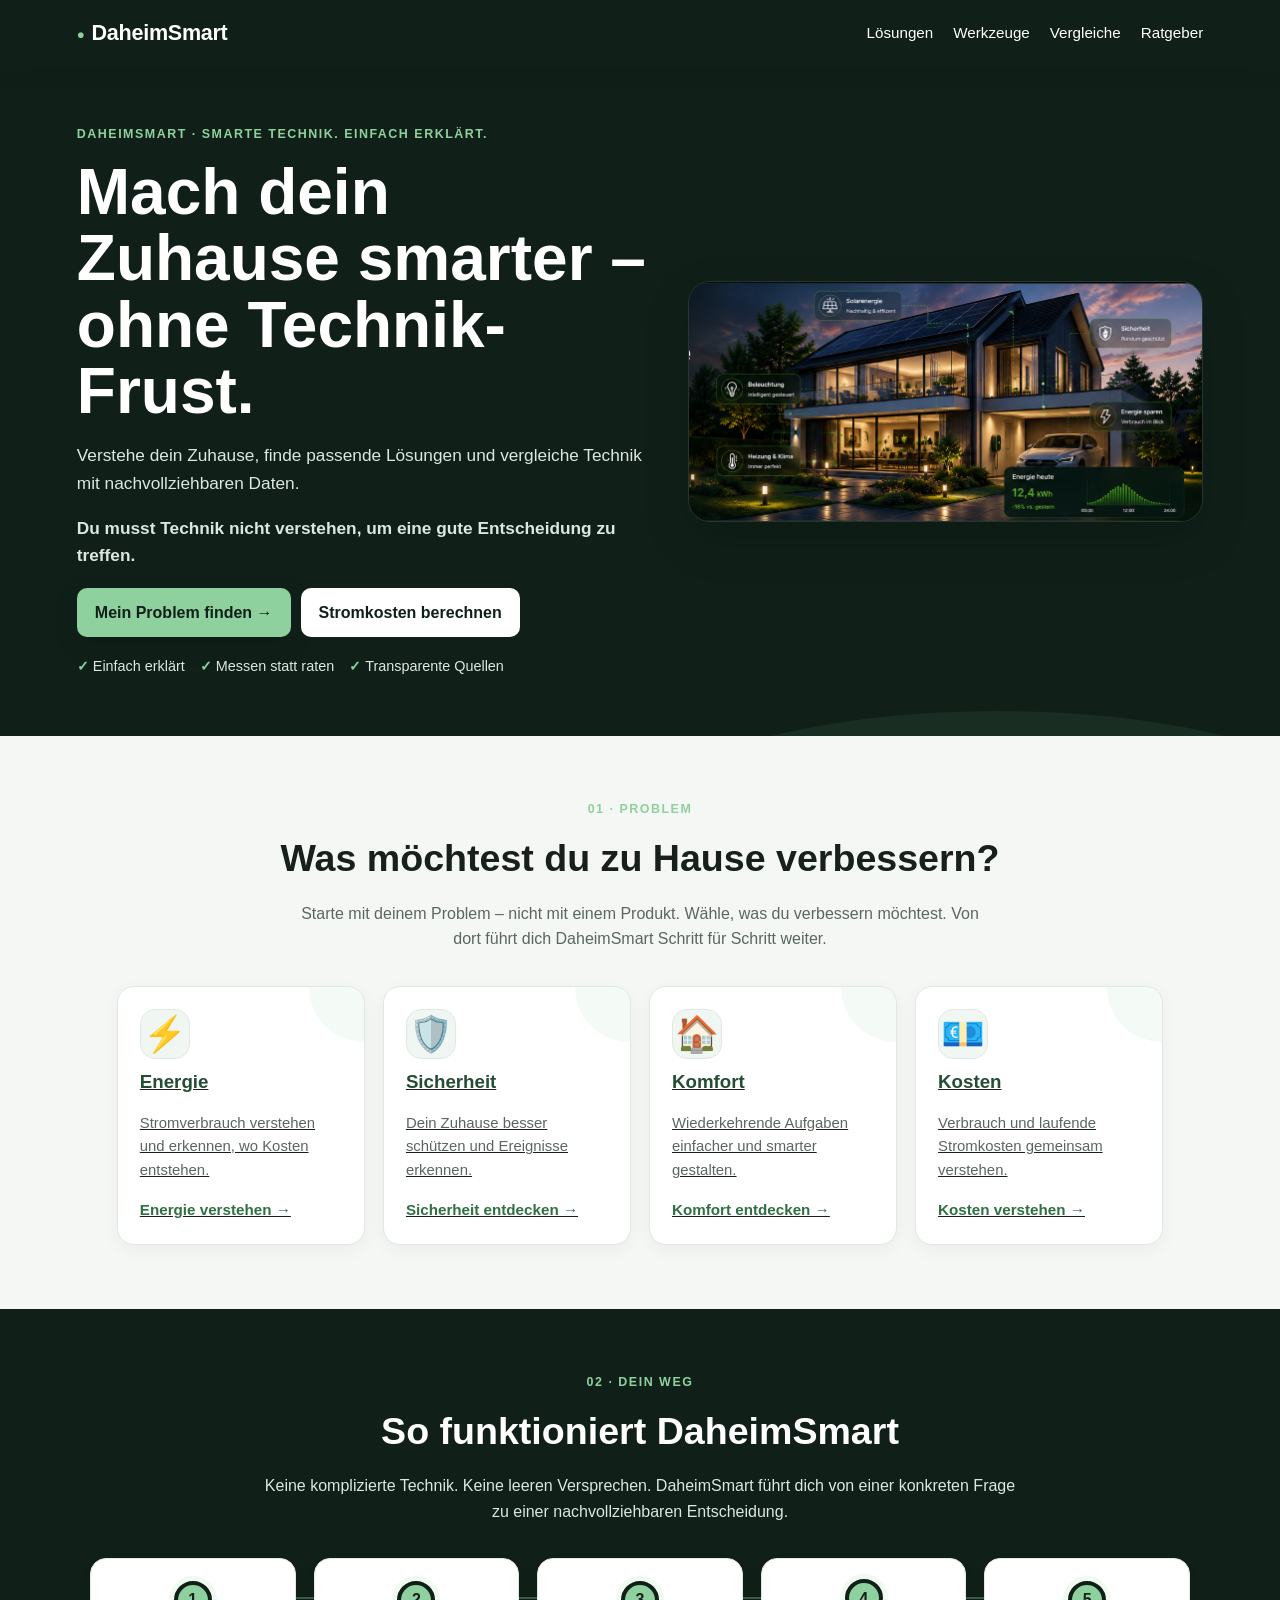
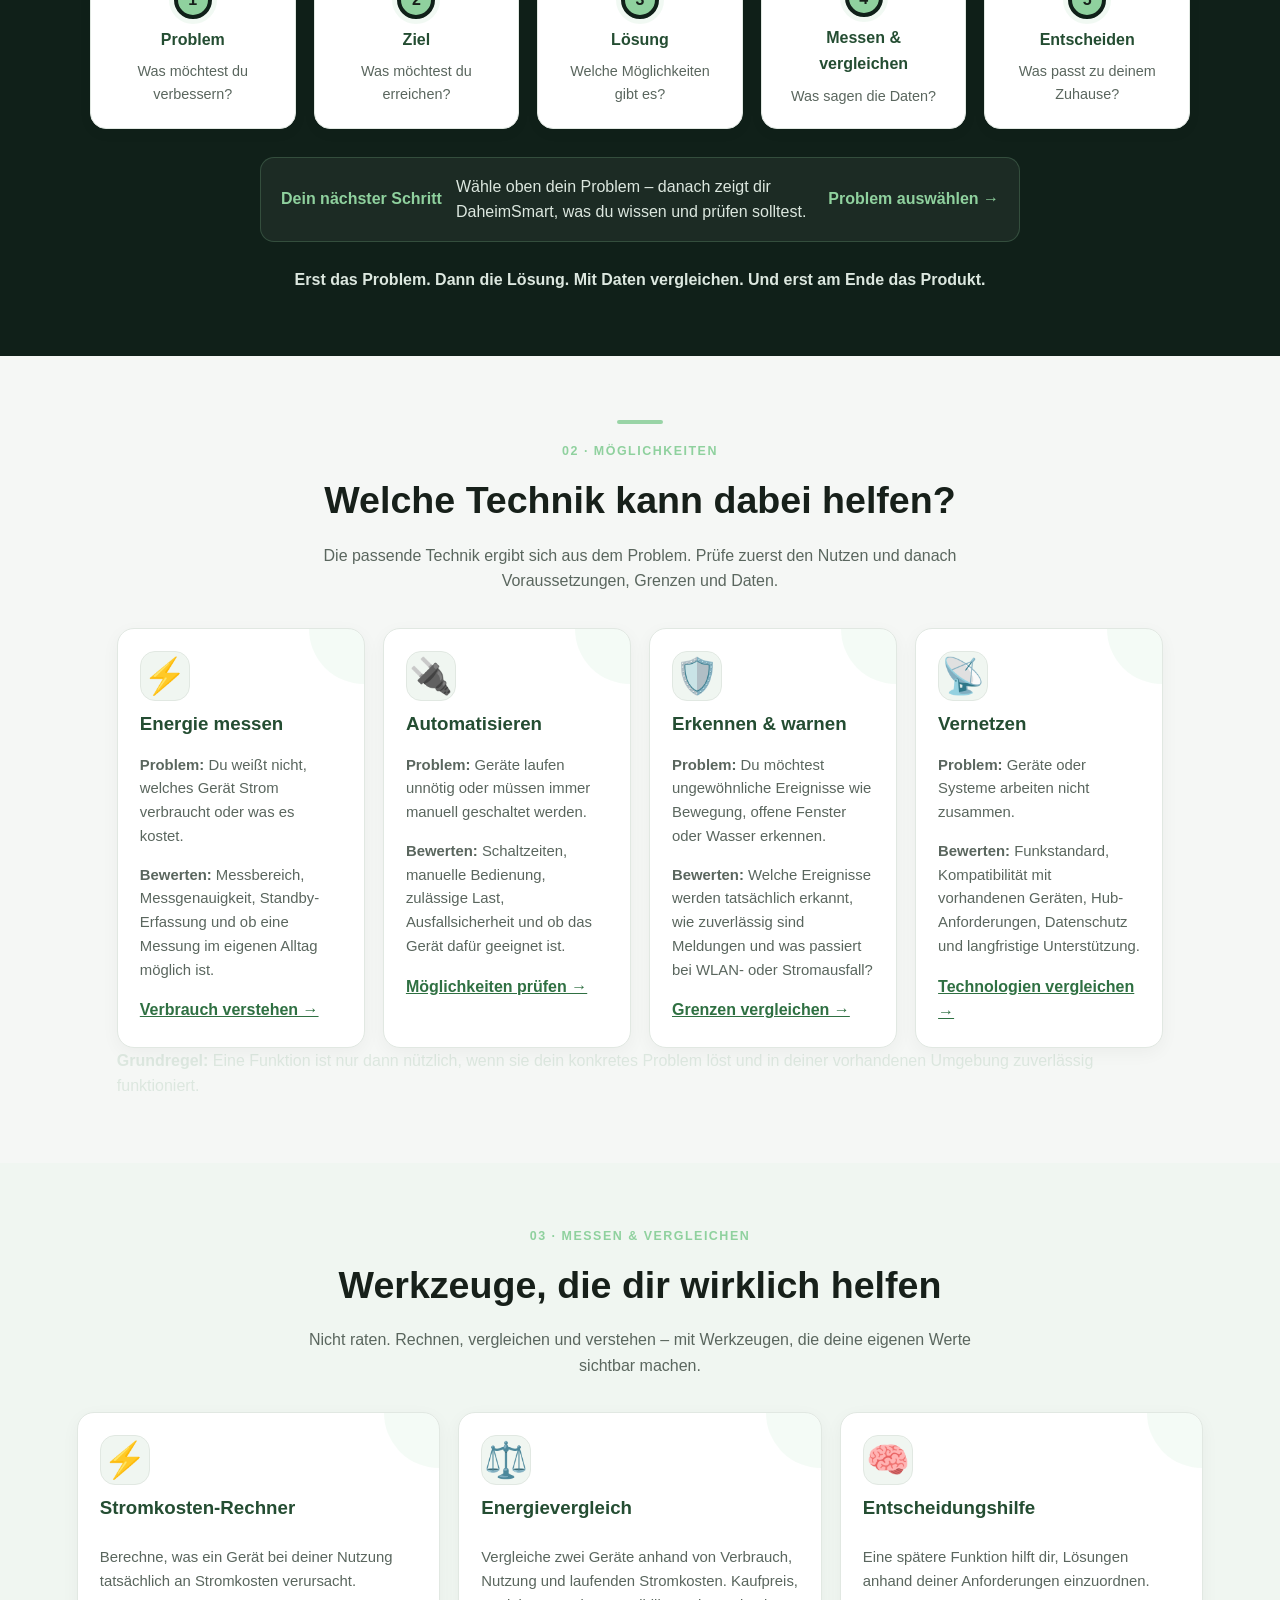
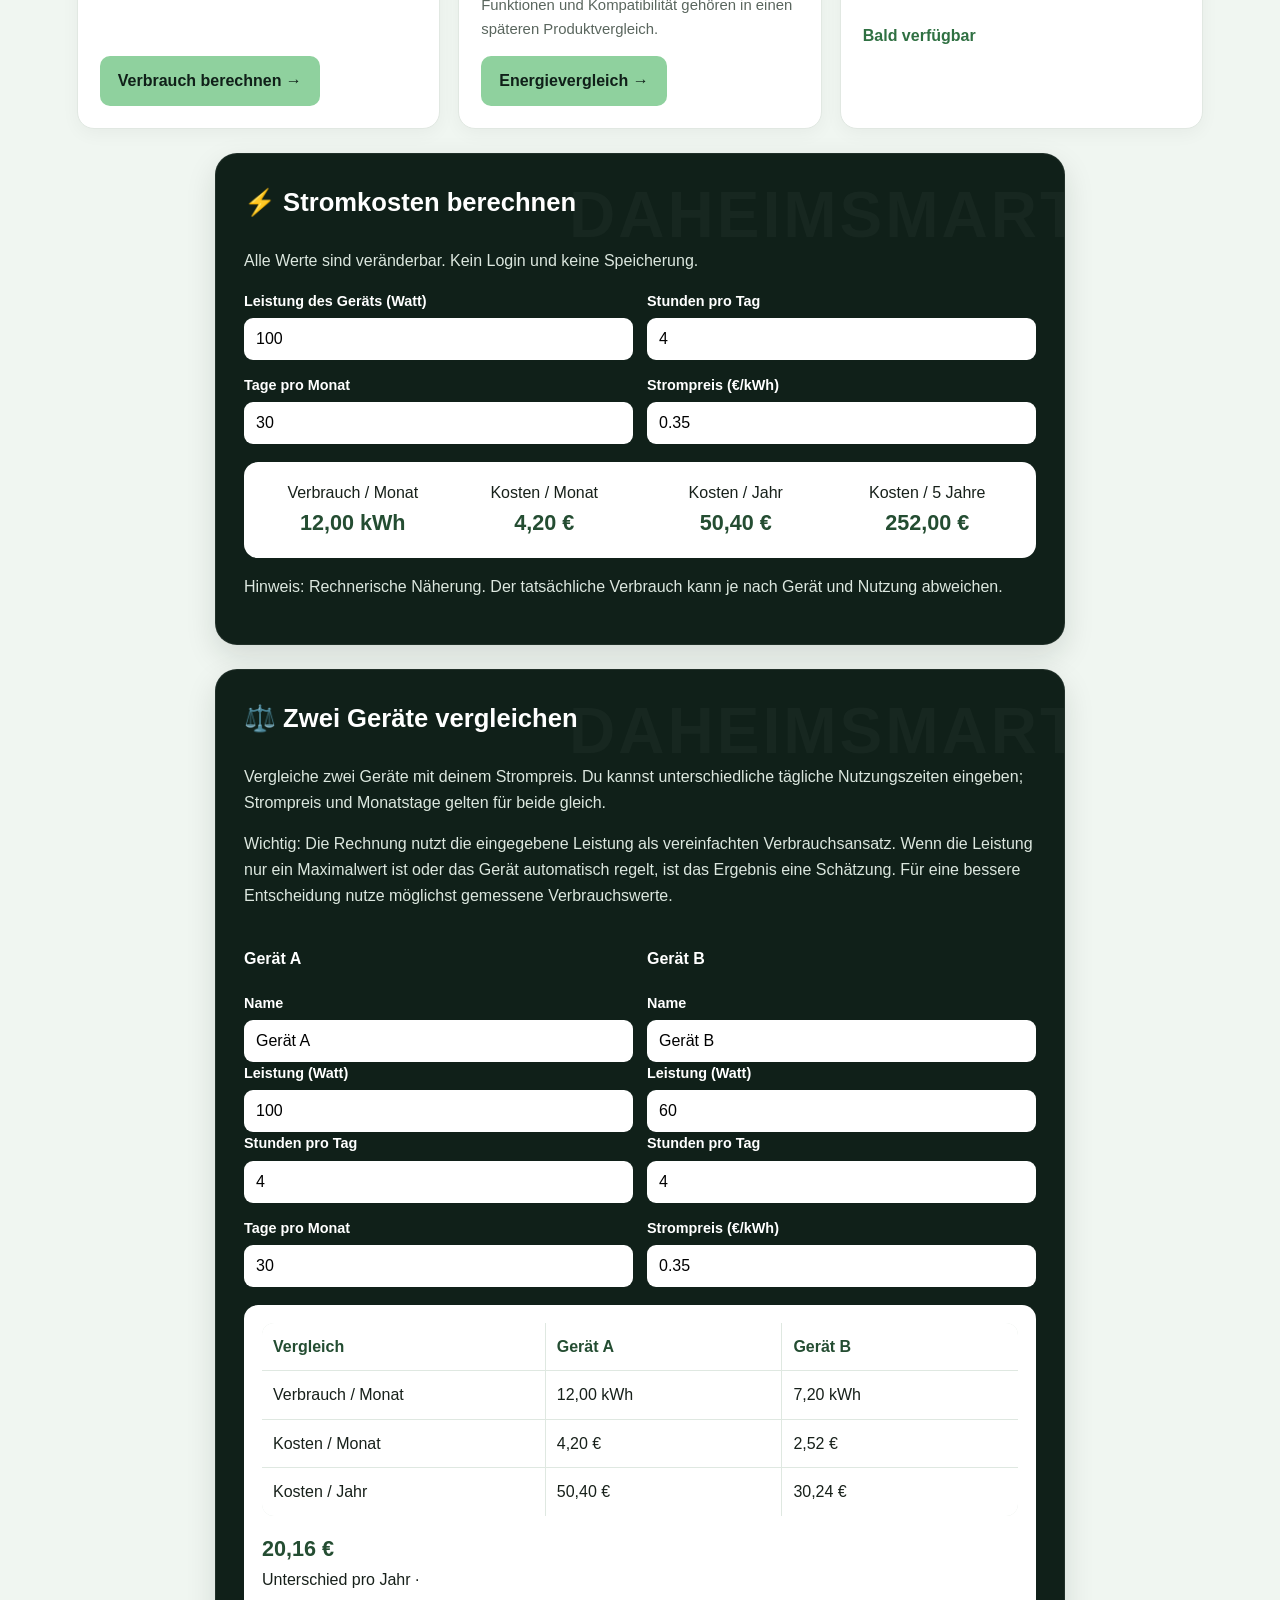
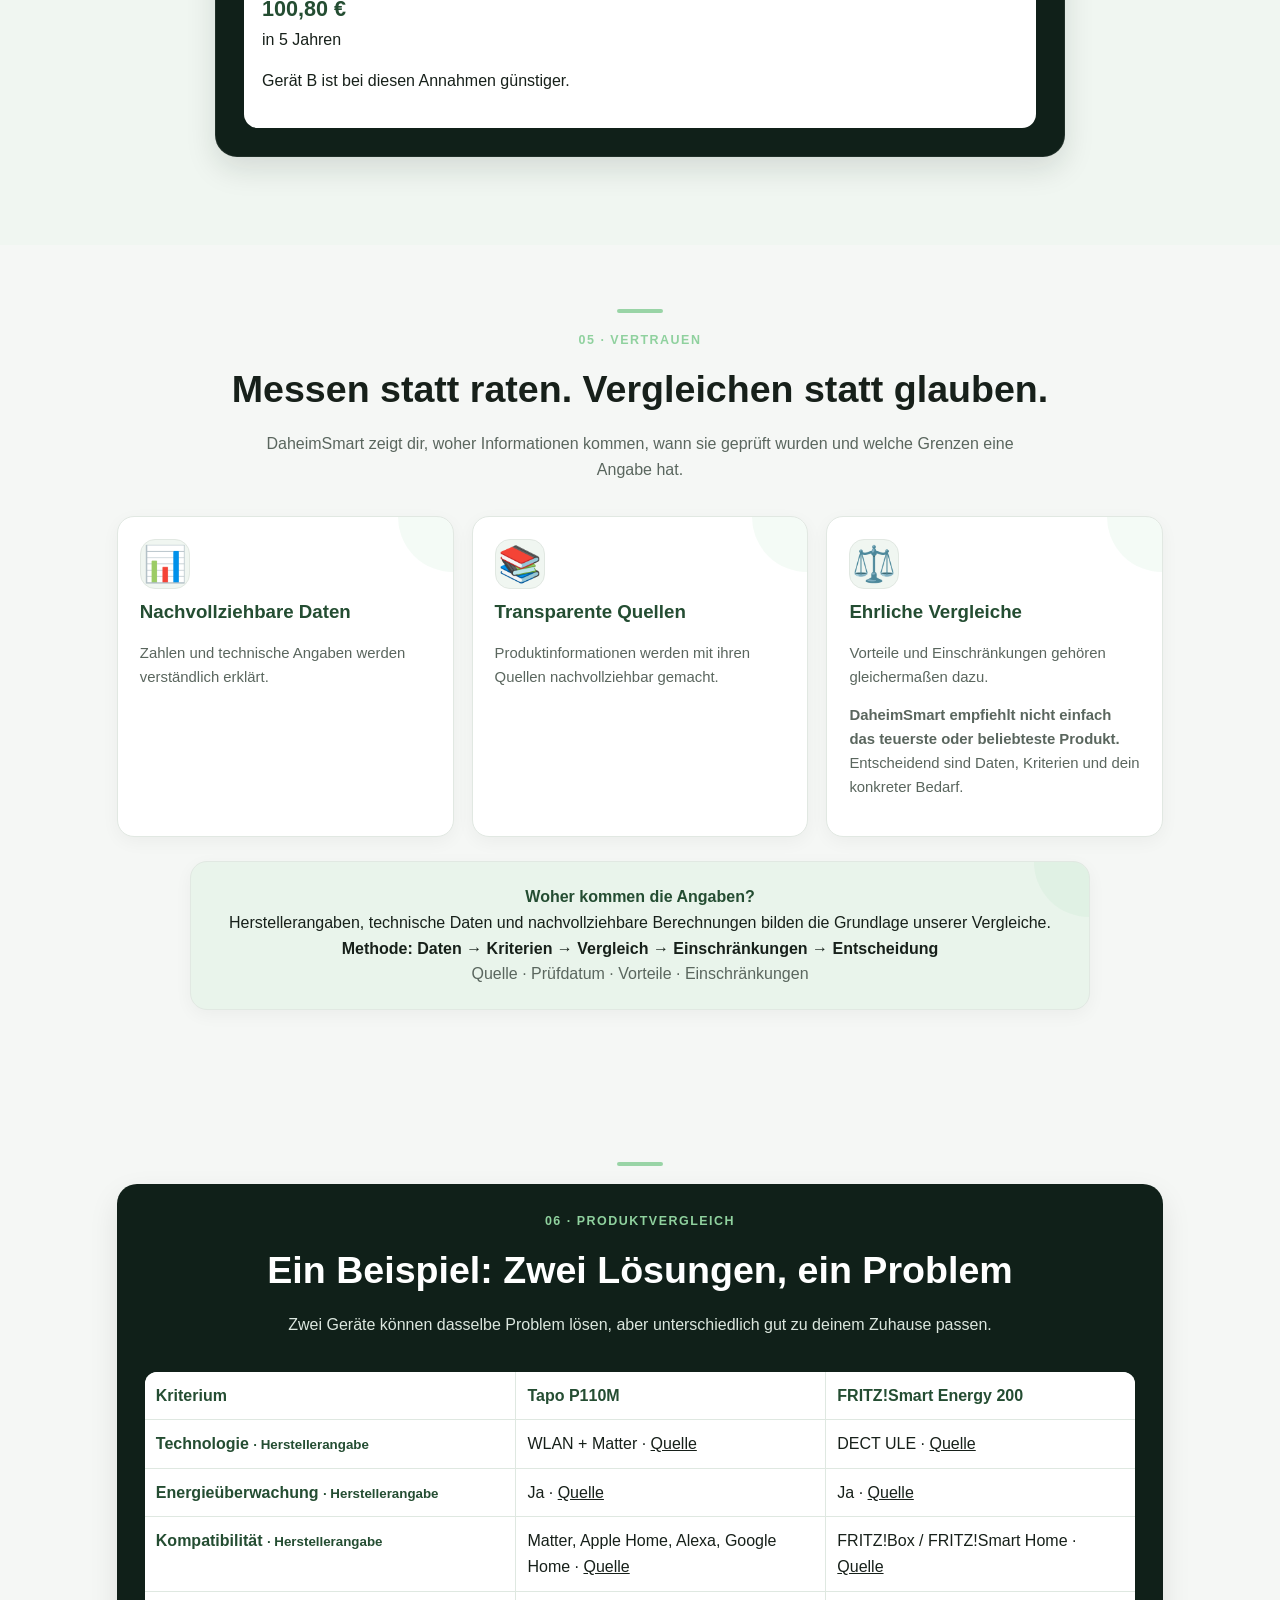
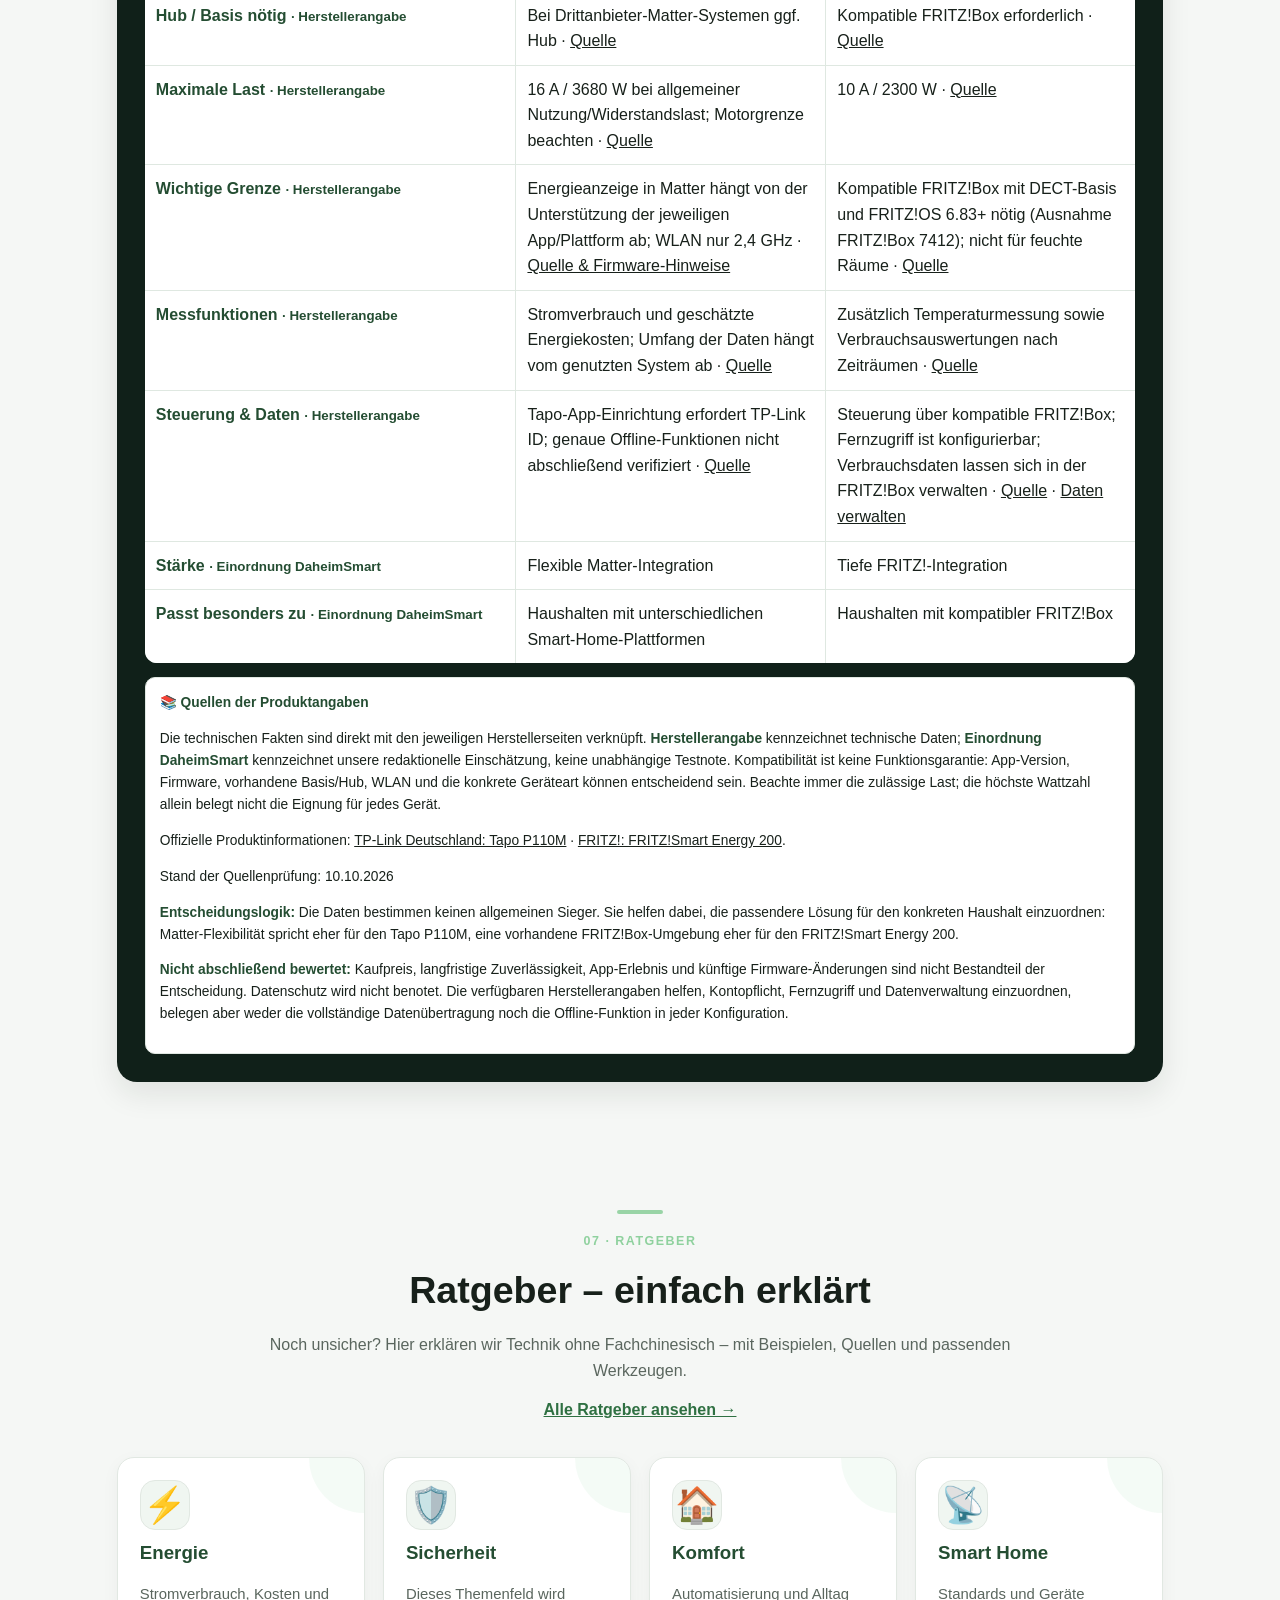
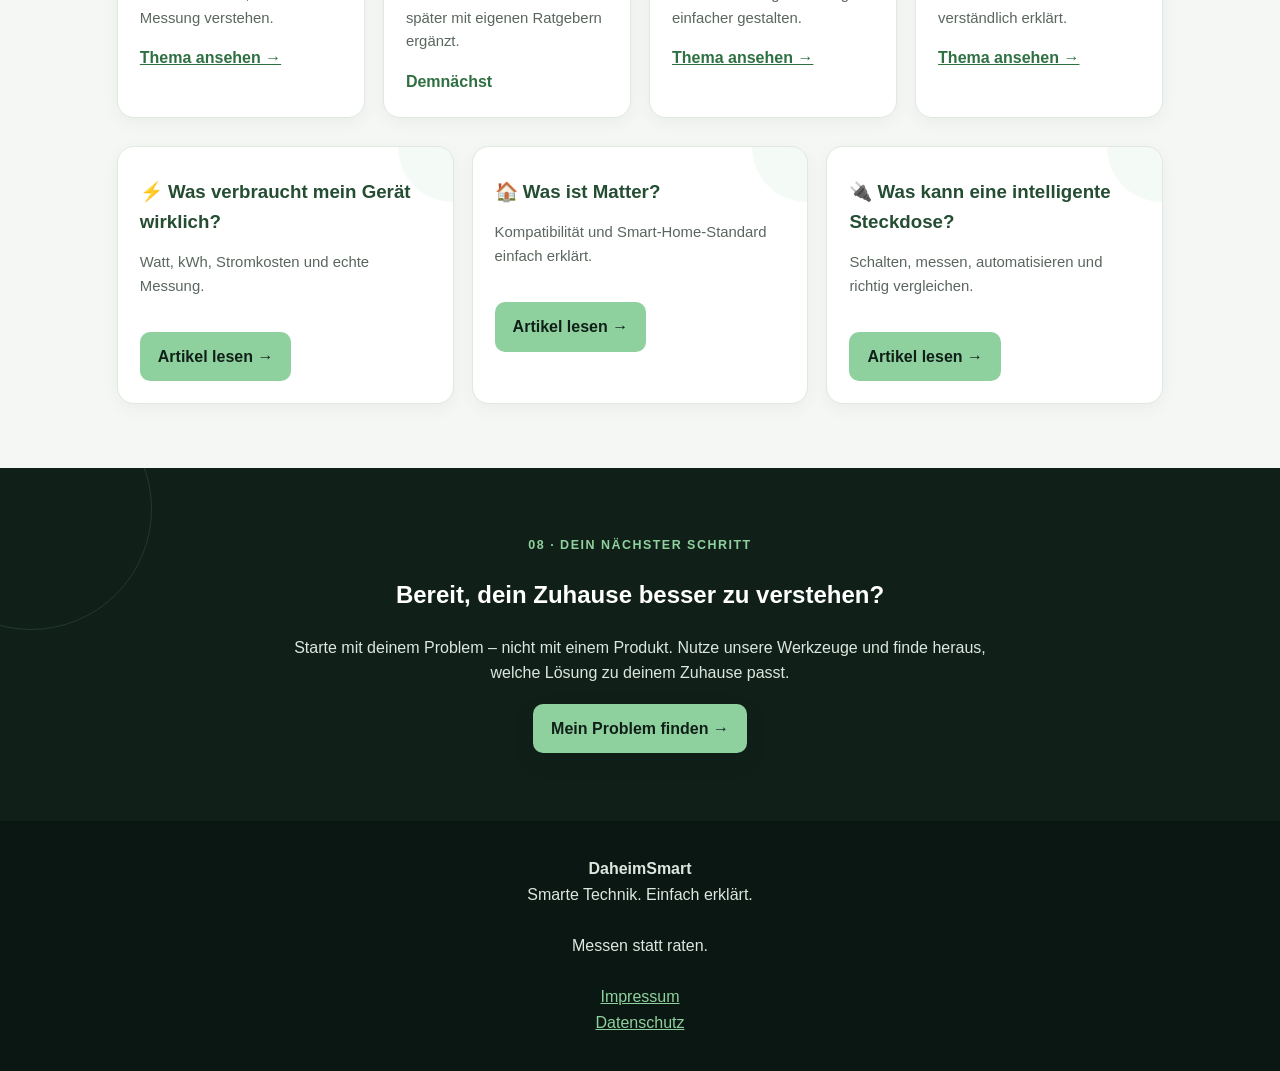
==== index.html @ 398308c6 "Vergleich: Steuerung und Datenverwaltung belegen" ====
<!doctype html><html lang="de"><head><meta charset="UTF-8"><meta name="viewport" content="width=device-width,initial-scale=1"><meta name="description" content="DaheimSmart erklärt smarte Technik verständlich – mit Stromkosten-Rechner, Gerätevergleich und Ratgeber."><meta name="theme-color" content="#102019"><meta property="og:type" content="website"><meta property="og:site_name" content="DaheimSmart"><meta property="og:locale" content="de_DE"><meta property="og:title" content="DaheimSmart – Smarte Technik. Einfach erklärt."><meta property="og:description" content="Smarte Technik verständlich erklärt – mit Daten, Rechnern, Vergleichen und Ratgebern."><meta property="og:url" content="https://josealbertoalmenarestorres-bot.github.io/DaheimSmart/"><link rel="canonical" href="https://josealbertoalmenarestorres-bot.github.io/DaheimSmart/"><title>DaheimSmart – Smarte Technik. Einfach erklärt.</title><style>
*{box-sizing:border-box}html{scroll-behavior:smooth}body{margin:0;font-family:Arial,sans-serif;background:#f5f7f5;color:#17201a;line-height:1.6}a{color:inherit}header{position:sticky;top:0;z-index:10;background:#102019;color:#fff;padding:16px 6%;display:flex;justify-content:space-between;align-items:center;box-shadow:0 4px 18px #10201918}.logo{font-size:1.35rem;font-weight:800}.menu-toggle{display:none;background:transparent;color:#fff;border:1px solid #8fd19e;border-radius:9px;padding:8px 10px;font-size:1.2rem;cursor:pointer}nav a{margin-left:20px;text-decoration:none;font-size:.95rem}nav a:hover{color:#8fd19e}.skip{position:absolute;left:-9999px}.skip:focus{left:10px;top:10px;background:#8fd19e;padding:10px;border-radius:8px}a:focus-visible,button:focus-visible,input:focus-visible{outline:3px solid #f5f7f5;outline-offset:3px;box-shadow:0 0 0 6px #244d32}.hero{background:#102019;color:#fff;padding:58px 6%;display:grid;grid-template-columns:1.05fr .95fr;gap:42px;align-items:center}.hero h1{font-size:clamp(2.4rem,5vw,4.5rem);line-height:1.04;margin:14px 0}.hero p{font-size:1.08rem;color:#dce7df}.eyebrow{color:#8fd19e;text-transform:uppercase;font-size:.78rem;font-weight:800;letter-spacing:1.5px}.hero img{width:100%;border-radius:22px;display:block}.actions{display:flex;flex-wrap:wrap;gap:10px}.btn{display:inline-block;margin-top:18px;background:#8fd19e;color:#102019;padding:12px 18px;border-radius:10px;text-decoration:none;font-weight:800}.btn.alt{background:#fff}.ticks{display:flex;flex-wrap:wrap;gap:15px;color:#dce7df;font-size:.9rem;margin-top:18px}.ticks span:before{content:'✓ ';color:#8fd19e;font-weight:800}.section{max-width:1200px;margin:auto;padding:64px 6%}.section h2{text-align:center;font-size:clamp(1.8rem,3vw,2.35rem);margin:8px 0 12px}.lead{text-align:center;max-width:760px;margin:0 auto 34px;color:#5a665e}.grid{display:grid;gap:18px}.four{grid-template-columns:repeat(4,1fr)}.three{grid-template-columns:repeat(3,1fr)}.card{background:#fff;border:1px solid #e1e8e2;border-radius:17px;padding:22px;box-shadow:0 5px 18px #1020190b}.card h3{color:#244d32;margin:8px 0}.card p{color:#5a665e;font-size:.93rem}.icon{font-size:2.2rem}.link{display:block;margin-top:14px;color:#2f7042;font-weight:800}.dark{max-width:none;background:#102019;color:#fff}.dark h2{color:#fff}.dark .lead{color:#dce7df}.journey{grid-template-columns:repeat(5,1fr);max-width:1100px;margin:auto}.step{background:#fff;color:#17201a;border-radius:16px;padding:20px;text-align:center;text-decoration:none;transition:transform .2s,box-shadow .2s}.step:hover{transform:translateY(-2px);box-shadow:0 7px 20px #10201918}.step:focus-visible{outline:3px solid #f5f7f5;outline-offset:3px;box-shadow:0 0 0 6px #244d32}.num{display:inline-flex;width:38px;height:38px;border-radius:50%;align-items:center;justify-content:center;background:#8fd19e;font-weight:900}.step strong{display:block;color:#244d32;margin:8px 0}.step span:last-child{color:#5a665e;font-size:.9rem}.principle{text-align:center;color:#dce7df;font-weight:800;max-width:850px;margin:25px auto 0}.tools{background:#f0f6f1;max-width:none}.calculator{background:#102019;color:#fff;border-radius:22px;padding:28px;max-width:850px;margin:24px auto}.calculator h3{font-size:1.6rem}.intro,.notice{color:#dce7df}.form{display:grid;grid-template-columns:1fr 1fr;gap:14px}label{display:block;font-weight:700;font-size:.9rem;margin-bottom:5px}input{width:100%;padding:12px;border:0;border-radius:9px;font-size:1rem}.result{background:#fff;color:#17201a;border-radius:14px;padding:18px;margin-top:18px}.resultgrid{display:grid;grid-template-columns:repeat(4,1fr);gap:10px;text-align:center}.result strong{display:block;color:#244d32;font-size:1.35rem}.table{display:grid;grid-template-columns:1.2fr 1fr 1fr;gap:1px;background:#dfe8e1;border-radius:12px;overflow:hidden}.table>div{background:#fff;color:#17201a;padding:11px;overflow-wrap:anywhere}.head{font-weight:800;color:#244d32!important}.compare{background:#102019;color:#fff;border-radius:20px;padding:28px}.compare .lead{color:#dce7df}.sources{margin-top:14px;background:#fff;color:#17201a;padding:14px;border-radius:10px;font-size:.86rem}.sources strong{color:#244d32}.cta{max-width:none;background:#102019;color:#fff;text-align:center;padding:68px 6%}.cta h2{color:#fff}.cta p{max-width:700px;margin:auto;color:#dce7df}footer{background:#0b1712;color:#dce7df;text-align:center;padding:35px}footer a{color:#8fd19e}@media(max-width:900px){.four{grid-template-columns:1fr 1fr}.three,.journey{grid-template-columns:1fr}.step:last-child{grid-column:auto}}@media(max-width:800px){header{padding:15px 5%;position:sticky}.menu-toggle{display:block}header nav{display:none;position:absolute;top:100%;left:0;right:0;background:#102019;padding:10px 5%;box-shadow:0 8px 18px #10201918}header nav.open{display:flex;flex-direction:column}header nav a{margin:0;padding:11px 0;border-top:1px solid #ffffff18}.hero{grid-template-columns:1fr;padding:42px 5%}.section{padding:48px 5%}.four,.three,.form,.resultgrid{grid-template-columns:1fr}.table{font-size:.84rem}.actions,.ticks{flex-direction:column;align-items:flex-start}}
 .hero-note{margin:14px 0 0;color:#8fd19e;font-weight:800}.tools .card .btn{margin-top:14px}.compare h2{color:#fff}.compare .eyebrow{color:#8fd19e}@media(max-width:800px){.hero-note{font-size:.95rem}} 
/* 2.6 · Visual experience */
.logo{letter-spacing:-.3px}.logo:before{content:'●';color:#8fd19e;font-size:.62em;margin-right:7px;vertical-align:middle}.hero{position:relative;overflow:hidden}.hero:after{content:'';position:absolute;inset:auto -8% -35% 48%;height:260px;background:#8fd19e12;border-radius:50%;pointer-events:none}.hero>div,.hero>img{position:relative;z-index:1}.hero img{border:1px solid #ffffff18;box-shadow:0 18px 45px #00000030;transition:transform .35s ease,box-shadow .35s ease}.hero img:hover{transform:translateY(-3px);box-shadow:0 22px 55px #00000038}.card{transition:transform .2s ease,box-shadow .2s ease,border-color .2s ease}.card:hover{transform:translateY(-3px);box-shadow:0 12px 28px #10201914;border-color:#cbded0}.journey{position:relative}.step{border:1px solid #e1e8e2;box-shadow:0 4px 14px #1020190b;min-height:150px;display:flex;flex-direction:column;align-items:center;justify-content:center}.step .num{box-shadow:0 0 0 5px #8fd19e20}.tools .card{min-height:205px}.tools .calculator{box-shadow:0 12px 30px #10201920;border:1px solid #ffffff12}.calculator h3{margin-top:0}.compare{box-shadow:0 12px 30px #10201918}.sources{border:1px solid #e1e8e2}.cta{position:relative;overflow:hidden}.cta:before{content:'';position:absolute;width:240px;height:240px;border:1px solid #8fd19e24;border-radius:50%;left:-90px;top:-80px}.cta>*{position:relative;z-index:1}@media (hover:hover) and (pointer:fine){.btn:hover{transform:translateY(-1px);filter:brightness(1.02)}.link:hover{text-decoration:underline}}@media(max-width:800px){.hero img{box-shadow:0 12px 28px #00000028}.step{min-height:125px}.tools .card{min-height:0}}

/* 2.7 · Experience polish */
.section:not(.dark):not(.tools){position:relative}
.section:not(.dark):not(.tools)::before{content:'';display:block;width:46px;height:4px;border-radius:99px;background:#8fd19e;margin:0 auto 18px;opacity:.9}
.section#loesungen::before{display:none}
.card{position:relative;overflow:hidden}
.card::after{content:'';position:absolute;width:110px;height:110px;right:-55px;top:-55px;border-radius:50%;background:#8fd19e18;pointer-events:none}
.icon{display:inline-flex;width:50px;height:50px;align-items:center;justify-content:center;border-radius:15px;background:#f0f6f1;border:1px solid #e1e8e2}
.card h3,.card p,.card .link,.card .icon{position:relative;z-index:1}
.journey{position:relative}
@media(min-width:901px){.journey::before{content:'';position:absolute;left:10%;right:10%;top:39px;height:2px;background:#8fd19e55;z-index:0}.journey .step{position:relative;z-index:1}.journey .num{background:#8fd19e;border:4px solid #102019}}
.tools .card{display:flex;flex-direction:column;align-items:flex-start}
.tools .card .btn{margin-top:auto}
.calculator{position:relative;overflow:hidden}
.calculator::before{content:'DAHEIMSMART';position:absolute;right:-18px;top:10px;font-size:4rem;font-weight:900;letter-spacing:3px;color:#ffffff08;pointer-events:none}
.result strong{font-variant-numeric:tabular-nums}
.compare .table>div:nth-child(3n+1){font-weight:700;color:#244d32}
.cta .btn{box-shadow:0 8px 20px #00000020}
@media(max-width:800px){.section:not(.dark):not(.tools)::before{margin-bottom:14px}.card::after{opacity:.65}.calculator::before{font-size:2.6rem;top:18px}.journey .step{min-height:130px}}

/* 2.8 · Guided experience */
.hero .actions .btn:first-child{box-shadow:0 8px 24px #00000022}
#loesungen .lead{max-width:680px}
#loesungen .card{transition:transform .22s ease,box-shadow .22s ease,border-color .22s ease}
#loesungen .card .link{font-size:.95rem}
.journey-next{max-width:760px;margin:28px auto 0;padding:16px 20px;border:1px solid #8fd19e35;border-radius:14px;background:#ffffff0d;display:flex;align-items:center;gap:14px;flex-wrap:wrap}
.journey-next strong{color:#8fd19e}.journey-next span{color:#dce7df;flex:1 1 300px}.journey-next a{color:#8fd19e;font-weight:800;text-decoration:none;white-space:nowrap}.journey-next a:hover{text-decoration:underline}
.tools>.lead{max-width:700px}
@media(max-width:800px){.journey-next{align-items:flex-start}.journey-next a{width:100%}}
</style></head><body><a class="skip" href="#main-content">Zum Inhalt springen</a><header><div class="logo">DaheimSmart</div><button class="menu-toggle" type="button" aria-expanded="false" aria-controls="main-nav" aria-label="Menü öffnen">☰</button><nav id="main-nav" aria-label="Hauptnavigation"><a href="#loesungen">Lösungen</a><a href="werkzeuge.html">Werkzeuge</a><a href="vergleiche.html">Vergleiche</a><a href="ratgeber.html">Ratgeber</a></nav></header><main id="main-content">
<section class="hero"><div><div class="eyebrow">DaheimSmart · Smarte Technik. Einfach erklärt.</div><h1>Mach dein Zuhause smarter – ohne Technik-Frust.</h1><p>Verstehe dein Zuhause, finde passende Lösungen und vergleiche Technik mit nachvollziehbaren Daten.</p><p class="hero-note">Du musst Technik nicht verstehen, um eine gute Entscheidung zu treffen.</p><div class="actions"><a class="btn" href="#loesungen">Mein Problem finden →</a><a class="btn alt" href="#rechner">Stromkosten berechnen</a></div><div class="ticks"><span>Einfach erklärt</span><span>Messen statt raten</span><span>Transparente Quellen</span></div></div><img src="daheimsmart-house-hero.png" alt="Modernes futuristisches Smart Home bei Abendlicht"></section>
<section class="section" id="loesungen"><div class="eyebrow" style="text-align:center">01 · Problem</div><h2>Was möchtest du zu Hause verbessern?</h2><p class="lead">Starte mit deinem Problem – nicht mit einem Produkt. Wähle, was du verbessern möchtest. Von dort führt dich DaheimSmart Schritt für Schritt weiter.</p><div class="grid four"><a class="card" href="#rechner"><span class="icon">⚡</span><h3>Energie</h3><p>Stromverbrauch verstehen und erkennen, wo Kosten entstehen.</p><span class="link">Energie verstehen →</span></a><a class="card" href="ratgeber.html"><span class="icon">🛡️</span><h3>Sicherheit</h3><p>Dein Zuhause besser schützen und Ereignisse erkennen.</p><span class="link">Sicherheit entdecken →</span></a><a class="card" href="ratgeber.html#komfort"><span class="icon">🏠</span><h3>Komfort</h3><p>Wiederkehrende Aufgaben einfacher und smarter gestalten.</p><span class="link">Komfort entdecken →</span></a><a class="card" href="#rechner"><span class="icon">💶</span><h3>Kosten</h3><p>Verbrauch und laufende Stromkosten gemeinsam verstehen.</p><span class="link">Kosten verstehen →</span></a></div></section>
<section class="section dark"><div class="eyebrow" style="text-align:center">02 · Dein Weg</div><h2>So funktioniert DaheimSmart</h2><p class="lead">Keine komplizierte Technik. Keine leeren Versprechen. DaheimSmart führt dich von einer konkreten Frage zu einer nachvollziehbaren Entscheidung.</p><div class="grid journey"><a class="step" href="#loesungen"><span class="num">1</span><strong>Problem</strong><span>Was möchtest du verbessern?</span></a><a class="step" href="#loesungen"><span class="num">2</span><strong>Ziel</strong><span>Was möchtest du erreichen?</span></a><a class="step" href="ratgeber.html"><span class="num">3</span><strong>Lösung</strong><span>Welche Möglichkeiten gibt es?</span></a><a class="step" href="werkzeuge.html"><span class="num">4</span><strong>Messen & vergleichen</strong><span>Was sagen die Daten?</span></a><a class="step" href="vergleiche.html"><span class="num">5</span><strong>Entscheiden</strong><span>Was passt zu deinem Zuhause?</span></a></div><div class="journey-next"><strong>Dein nächster Schritt</strong><span>Wähle oben dein Problem – danach zeigt dir DaheimSmart, was du wissen und prüfen solltest.</span><a href="#loesungen">Problem auswählen →</a></div><p class="principle">Erst das Problem. Dann die Lösung. Mit Daten vergleichen. Und erst am Ende das Produkt.</p></section>
<section class="section" id="technik"><div class="eyebrow" style="text-align:center">02 · Möglichkeiten</div><h2>Welche Technik kann dabei helfen?</h2><p class="lead">Die passende Technik ergibt sich aus dem Problem. Prüfe zuerst den Nutzen und danach Voraussetzungen, Grenzen und Daten.</p><div class="grid four"><article class="card"><span class="icon">⚡</span><h3>Energie messen</h3><p><strong>Problem:</strong> Du weißt nicht, welches Gerät Strom verbraucht oder was es kostet.</p><p><strong>Bewerten:</strong> Messbereich, Messgenauigkeit, Standby-Erfassung und ob eine Messung im eigenen Alltag möglich ist.</p><a class="link" href="ratgeber-stromverbrauch.html">Verbrauch verstehen →</a></article><article class="card"><span class="icon">🔌</span><h3>Automatisieren</h3><p><strong>Problem:</strong> Geräte laufen unnötig oder müssen immer manuell geschaltet werden.</p><p><strong>Bewerten:</strong> Schaltzeiten, manuelle Bedienung, zulässige Last, Ausfallsicherheit und ob das Gerät dafür geeignet ist.</p><a class="link" href="ratgeber-intelligente-steckdose.html">Möglichkeiten prüfen →</a></article><article class="card"><span class="icon">🛡️</span><h3>Erkennen & warnen</h3><p><strong>Problem:</strong> Du möchtest ungewöhnliche Ereignisse wie Bewegung, offene Fenster oder Wasser erkennen.</p><p><strong>Bewerten:</strong> Welche Ereignisse werden tatsächlich erkannt, wie zuverlässig sind Meldungen und was passiert bei WLAN- oder Stromausfall?</p><a class="link" href="ratgeber-vergleich-technologien.html">Grenzen vergleichen →</a></article><article class="card"><span class="icon">📡</span><h3>Vernetzen</h3><p><strong>Problem:</strong> Geräte oder Systeme arbeiten nicht zusammen.</p><p><strong>Bewerten:</strong> Funkstandard, Kompatibilität mit vorhandenen Geräten, Hub-Anforderungen, Datenschutz und langfristige Unterstützung.</p><a class="link" href="ratgeber-vergleich-technologien.html">Technologien vergleichen →</a></article></div><div class="notice"><strong>Grundregel:</strong> Eine Funktion ist nur dann nützlich, wenn sie dein konkretes Problem löst und in deiner vorhandenen Umgebung zuverlässig funktioniert.</div></section><section class="section tools" id="werkzeuge"><div class="eyebrow" style="text-align:center">03 · Messen & vergleichen</div><h2>Werkzeuge, die dir wirklich helfen</h2><p class="lead">Nicht raten. Rechnen, vergleichen und verstehen – mit Werkzeugen, die deine eigenen Werte sichtbar machen.</p><div class="grid three"><article class="card"><span class="icon">⚡</span><h3>Stromkosten-Rechner</h3><p>Berechne, was ein Gerät bei deiner Nutzung tatsächlich an Stromkosten verursacht.</p><a class="btn" href="#rechner">Verbrauch berechnen →</a></article><article class="card"><span class="icon">⚖️</span><h3>Energievergleich</h3><p>Vergleiche zwei Geräte anhand von Verbrauch, Nutzung und laufenden Stromkosten. Kaufpreis, Funktionen und Kompatibilität gehören in einen späteren Produktvergleich.</p><a class="btn" href="vergleiche.html">Energievergleich →</a></article><article class="card"><span class="icon">🧠</span><h3>Entscheidungshilfe</h3><p>Eine spätere Funktion hilft dir, Lösungen anhand deiner Anforderungen einzuordnen.</p><span class="link">Bald verfügbar</span></article></div>
<div class="calculator" id="rechner"><h3>⚡ Stromkosten berechnen</h3><p class="intro">Alle Werte sind veränderbar. Kein Login und keine Speicherung.</p><div class="form"><div><label for="power">Leistung des Geräts (Watt)</label><input id="power" type="number" min="0" step="1" value="100"></div><div><label for="hours">Stunden pro Tag</label><input id="hours" type="number" min="0" max="24" step="0.1" value="4"></div><div><label for="days">Tage pro Monat</label><input id="days" type="number" min="0" max="31" step="1" value="30"></div><div><label for="price">Strompreis (€/kWh)</label><input id="price" type="number" min="0" step="0.01" value="0.35"></div></div><div class="result" aria-live="polite"><div class="resultgrid"><div>Verbrauch / Monat<strong id="kwh">12,00 kWh</strong></div><div>Kosten / Monat<strong id="monthly">4,20 €</strong></div><div>Kosten / Jahr<strong id="yearly">50,40 €</strong></div><div>Kosten / 5 Jahre<strong id="fiveyear">252,00 €</strong></div></div></div><p class="notice">Hinweis: Rechnerische Näherung. Der tatsächliche Verbrauch kann je nach Gerät und Nutzung abweichen.</p></div>
<div class="calculator" id="vergleich"><h3>⚖️ Zwei Geräte vergleichen</h3><p class="intro">Vergleiche zwei Geräte mit deinem Strompreis. Du kannst unterschiedliche tägliche Nutzungszeiten eingeben; Strompreis und Monatstage gelten für beide gleich.</p><p class="notice">Wichtig: Die Rechnung nutzt die eingegebene Leistung als vereinfachten Verbrauchsansatz. Wenn die Leistung nur ein Maximalwert ist oder das Gerät automatisch regelt, ist das Ergebnis eine Schätzung. Für eine bessere Entscheidung nutze möglichst gemessene Verbrauchswerte.</p><div class="form"><div><h4>Gerät A</h4><label for="deviceA">Name</label><input id="deviceA" value="Gerät A"><label for="powerA">Leistung (Watt)</label><input id="powerA" type="number" min="0" step="any" value="100"><label for="hoursA">Stunden pro Tag</label><input id="hoursA" type="number" min="0" max="24" step="0.1" value="4"></div><div><h4>Gerät B</h4><label for="deviceB">Name</label><input id="deviceB" value="Gerät B"><label for="powerB">Leistung (Watt)</label><input id="powerB" type="number" min="0" step="any" value="60"><label for="hoursB">Stunden pro Tag</label><input id="hoursB" type="number" min="0" max="24" step="0.1" value="4"></div><div><label for="compareDays">Tage pro Monat</label><input id="compareDays" type="number" min="0" max="31" step="1" value="30"></div><div><label for="comparePrice">Strompreis (€/kWh)</label><input id="comparePrice" type="number" min="0" step="0.01" value="0.35"></div></div><div class="result" aria-live="polite"><div class="table"><div class="head">Vergleich</div><div class="head" id="compareLabelA">Gerät A</div><div class="head" id="compareLabelB">Gerät B</div><div>Verbrauch / Monat</div><div id="compareKwhA">12,00 kWh</div><div id="compareKwhB">7,20 kWh</div><div>Kosten / Monat</div><div id="compareMonthlyA">4,20 €</div><div id="compareMonthlyB">2,52 €</div><div>Kosten / Jahr</div><div id="compareAnnualA">50,40 €</div><div id="compareAnnualB">30,24 €</div></div><p><strong id="compareDiffYear">20,16 €</strong> Unterschied pro Jahr · <strong id="compareDiffFive">100,80 €</strong> in 5 Jahren</p><p id="compareMessage">Gerät B ist bei diesen Annahmen günstiger.</p></div></div></section>
<section class="section"><div class="eyebrow" style="text-align:center">05 · Vertrauen</div><h2>Messen statt raten. Vergleichen statt glauben.</h2><p class="lead">DaheimSmart zeigt dir, woher Informationen kommen, wann sie geprüft wurden und welche Grenzen eine Angabe hat.</p><div class="grid three"><article class="card"><span class="icon">📊</span><h3>Nachvollziehbare Daten</h3><p>Zahlen und technische Angaben werden verständlich erklärt.</p></article><article class="card"><span class="icon">📚</span><h3>Transparente Quellen</h3><p>Produktinformationen werden mit ihren Quellen nachvollziehbar gemacht.</p></article><article class="card"><span class="icon">⚖️</span><h3>Ehrliche Vergleiche</h3><p>Vorteile und Einschränkungen gehören gleichermaßen dazu.</p><p><strong>DaheimSmart empfiehlt nicht einfach das teuerste oder beliebteste Produkt.</strong> Entscheidend sind Daten, Kriterien und dein konkreter Bedarf.</p></article></div><div class="card" style="max-width:900px;margin:24px auto;text-align:center;background:#e9f4eb"><strong style="color:#244d32">Woher kommen die Angaben?</strong><br>Herstellerangaben, technische Daten und nachvollziehbare Berechnungen bilden die Grundlage unserer Vergleiche.<br><strong>Methode: Daten → Kriterien → Vergleich → Einschränkungen → Entscheidung</strong><br><span style="color:#5a665e">Quelle · Prüfdatum · Vorteile · Einschränkungen</span></div></section>
<section class="section"><div class="compare"><div class="eyebrow" style="text-align:center">06 · Produktvergleich</div><h2>Ein Beispiel: Zwei Lösungen, ein Problem</h2><p class="lead">Zwei Geräte können dasselbe Problem lösen, aber unterschiedlich gut zu deinem Zuhause passen.</p><div class="table"><div class="head">Kriterium</div><div class="head">Tapo P110M</div><div class="head">FRITZ!Smart Energy 200</div><div>Technologie <small>· Herstellerangabe</small></div><div>WLAN + Matter · <a href="https://www.tp-link.com/de/home-networking/smart-plug/tapo-p110m/v1/" target="_blank" rel="noopener noreferrer">Quelle</a></div><div>DECT ULE · <a href="https://fritz.com/products/fritz-smart-energy-200-20003113" target="_blank" rel="noopener noreferrer">Quelle</a></div><div>Energieüberwachung <small>· Herstellerangabe</small></div><div>Ja · <a href="https://www.tp-link.com/de/home-networking/smart-plug/tapo-p110m/v1/" target="_blank" rel="noopener noreferrer">Quelle</a></div><div>Ja · <a href="https://fritz.com/products/fritz-smart-energy-200-20003113" target="_blank" rel="noopener noreferrer">Quelle</a></div><div>Kompatibilität <small>· Herstellerangabe</small></div><div>Matter, Apple Home, Alexa, Google Home · <a href="https://www.tp-link.com/de/home-networking/smart-plug/tapo-p110m/v1/" target="_blank" rel="noopener noreferrer">Quelle</a></div><div>FRITZ!Box / FRITZ!Smart Home · <a href="https://fritz.com/products/fritz-smart-energy-200-20003113" target="_blank" rel="noopener noreferrer">Quelle</a></div><div>Hub / Basis nötig <small>· Herstellerangabe</small></div><div>Bei Drittanbieter-Matter-Systemen ggf. Hub · <a href="https://www.tp-link.com/de/home-networking/smart-plug/tapo-p110m/v1/" target="_blank" rel="noopener noreferrer">Quelle</a></div><div>Kompatible FRITZ!Box erforderlich · <a href="https://fritz.com/products/fritz-smart-energy-200-20003113" target="_blank" rel="noopener noreferrer">Quelle</a></div><div>Maximale Last <small>· Herstellerangabe</small></div><div>16 A / 3680 W bei allgemeiner Nutzung/Widerstandslast; Motorgrenze beachten · <a href="https://www.tp-link.com/de/home-networking/smart-plug/tapo-p110m/v1/" target="_blank" rel="noopener noreferrer">Quelle</a></div><div>10 A / 2300 W · <a href="https://fritz.com/products/fritz-smart-energy-200-20003113" target="_blank" rel="noopener noreferrer">Quelle</a></div><div>Wichtige Grenze <small>· Herstellerangabe</small></div><div>Energieanzeige in Matter hängt von der Unterstützung der jeweiligen App/Plattform ab; WLAN nur 2,4 GHz · <a href="https://www.tp-link.com/de/support/download/tapo-p110m/v1/" target="_blank" rel="noopener noreferrer">Quelle & Firmware-Hinweise</a></div><div>Kompatible FRITZ!Box mit DECT-Basis und FRITZ!OS 6.83+ nötig (Ausnahme FRITZ!Box 7412); nicht für feuchte Räume · <a href="https://fritz.com/products/fritz-smart-energy-200-20003113" target="_blank" rel="noopener noreferrer">Quelle</a></div><div>Messfunktionen <small>· Herstellerangabe</small></div><div>Stromverbrauch und geschätzte Energiekosten; Umfang der Daten hängt vom genutzten System ab · <a href="https://www.tp-link.com/de/home-networking/smart-plug/tapo-p110m/v1/" target="_blank" rel="noopener noreferrer">Quelle</a></div><div>Zusätzlich Temperaturmessung sowie Verbrauchsauswertungen nach Zeiträumen · <a href="https://fritz.com/products/fritz-smart-energy-200-20003113" target="_blank" rel="noopener noreferrer">Quelle</a></div><div>Steuerung & Daten <small>· Herstellerangabe</small></div><div>Tapo-App-Einrichtung erfordert TP-Link ID; genaue Offline-Funktionen nicht abschließend verifiziert · <a href="https://www.tp-link.com/de/support/faq/2846/" target="_blank" rel="noopener noreferrer">Quelle</a></div><div>Steuerung über kompatible FRITZ!Box; Fernzugriff ist konfigurierbar; Verbrauchsdaten lassen sich in der FRITZ!Box verwalten · <a href="https://fritz.com/apps/knowledge-base/FRITZ-Box-5690-Pro/1311_Smart-Home-Gerate-uber-Internet-und-im-FRITZ-Heimnetz-schalten" target="_blank" rel="noopener noreferrer">Quelle</a> · <a href="https://fritz.com/apps/knowledge-base/fritz-smart-energy-200/1405_energiedaten-speichern-und-zurucksetzen" target="_blank" rel="noopener noreferrer">Daten verwalten</a></div><div>Stärke <small>· Einordnung DaheimSmart</small></div><div>Flexible Matter-Integration</div><div>Tiefe FRITZ!-Integration</div><div>Passt besonders zu <small>· Einordnung DaheimSmart</small></div><div>Haushalten mit unterschiedlichen Smart-Home-Plattformen</div><div>Haushalten mit kompatibler FRITZ!Box</div></div><div class="sources"><strong>📚 Quellen der Produktangaben</strong><p>Die technischen Fakten sind direkt mit den jeweiligen Herstellerseiten verknüpft. <strong>Herstellerangabe</strong> kennzeichnet technische Daten; <strong>Einordnung DaheimSmart</strong> kennzeichnet unsere redaktionelle Einschätzung, keine unabhängige Testnote. Kompatibilität ist keine Funktionsgarantie: App-Version, Firmware, vorhandene Basis/Hub, WLAN und die konkrete Geräteart können entscheidend sein. Beachte immer die zulässige Last; die höchste Wattzahl allein belegt nicht die Eignung für jedes Gerät.</p><p>Offizielle Produktinformationen: <a href="https://www.tp-link.com/de/home-networking/smart-plug/tapo-p110m/v1/" target="_blank" rel="noopener noreferrer">TP-Link Deutschland: Tapo P110M</a> · <a href="https://fritz.com/products/fritz-smart-energy-200-20003113" target="_blank" rel="noopener noreferrer">FRITZ!: FRITZ!Smart Energy 200</a>.</p><p>Stand der Quellenprüfung: 10.10.2026</p><p><strong>Entscheidungslogik:</strong> Die Daten bestimmen keinen allgemeinen Sieger. Sie helfen dabei, die passendere Lösung für den konkreten Haushalt einzuordnen: Matter-Flexibilität spricht eher für den Tapo P110M, eine vorhandene FRITZ!Box-Umgebung eher für den FRITZ!Smart Energy 200.</p><p><strong>Nicht abschließend bewertet:</strong> Kaufpreis, langfristige Zuverlässigkeit, App-Erlebnis und künftige Firmware-Änderungen sind nicht Bestandteil der Entscheidung. Datenschutz wird nicht benotet. Die verfügbaren Herstellerangaben helfen, Kontopflicht, Fernzugriff und Datenverwaltung einzuordnen, belegen aber weder die vollständige Datenübertragung noch die Offline-Funktion in jeder Konfiguration.</p></div></div></section>
<section class="section" id="ratgeber"><div class="eyebrow" style="text-align:center">07 · Ratgeber</div><h2>Ratgeber – einfach erklärt</h2><p class="lead">Noch unsicher? Hier erklären wir Technik ohne Fachchinesisch – mit Beispielen, Quellen und passenden Werkzeugen. <a class="link" href="ratgeber.html">Alle Ratgeber ansehen →</a></p><div class="grid four"><article class="card"><span class="icon">⚡</span><h3>Energie</h3><p>Stromverbrauch, Kosten und Messung verstehen.</p><a class="link" href="ratgeber.html#energie">Thema ansehen →</a></article><article class="card"><span class="icon">🛡️</span><h3>Sicherheit</h3><p>Dieses Themenfeld wird später mit eigenen Ratgebern ergänzt.</p><span class="link">Demnächst</span></article><article class="card"><span class="icon">🏠</span><h3>Komfort</h3><p>Automatisierung und Alltag einfacher gestalten.</p><a class="link" href="ratgeber.html#komfort">Thema ansehen →</a></article><article class="card"><span class="icon">📡</span><h3>Smart Home</h3><p>Standards und Geräte verständlich erklärt.</p><a class="link" href="ratgeber.html#smart-home">Thema ansehen →</a></article></div><div class="grid three" style="margin-top:28px"><article class="card"><h3>⚡ Was verbraucht mein Gerät wirklich?</h3><p>Watt, kWh, Stromkosten und echte Messung.</p><a class="btn" href="ratgeber-stromverbrauch.html">Artikel lesen →</a></article><article class="card"><h3>🏠 Was ist Matter?</h3><p>Kompatibilität und Smart-Home-Standard einfach erklärt.</p><a class="btn" href="ratgeber-matter.html">Artikel lesen →</a></article><article class="card"><h3>🔌 Was kann eine intelligente Steckdose?</h3><p>Schalten, messen, automatisieren und richtig vergleichen.</p><a class="btn" href="ratgeber-intelligente-steckdose.html">Artikel lesen →</a></article></div></section><section class="cta"><div class="eyebrow">08 · Dein nächster Schritt</div><h2>Bereit, dein Zuhause besser zu verstehen?</h2><p>Starte mit deinem Problem – nicht mit einem Produkt. Nutze unsere Werkzeuge und finde heraus, welche Lösung zu deinem Zuhause passt.</p><a class="btn" href="#loesungen">Mein Problem finden →</a></section>
</main><footer><strong>DaheimSmart</strong><br>Smarte Technik. Einfach erklärt.<br><br>Messen statt raten.<br><br><a href="impressum.html">Impressum</a><br><a href="datenschutz.html">Datenschutz</a></footer>
<script>
const powerInput=document.getElementById('power'),hoursInput=document.getElementById('hours'),daysInput=document.getElementById('days'),priceInput=document.getElementById('price'),kwhOutput=document.getElementById('kwh'),monthlyOutput=document.getElementById('monthly'),yearlyOutput=document.getElementById('yearly'),fiveYearOutput=document.getElementById('fiveyear');function calculate(){const inputs=[powerInput,hoursInput,daysInput,priceInput],f=new Intl.NumberFormat('de-DE',{minimumFractionDigits:2,maximumFractionDigits:2});if(inputs.some(i=>!i.checkValidity()||i.value==='')){[kwhOutput,monthlyOutput,yearlyOutput,fiveYearOutput].forEach(o=>o.textContent='Wert prüfen');return}const p=Number(powerInput.value),h=Number(hoursInput.value),d=Number(daysInput.value),pr=Number(priceInput.value),k=p/1000*h*d,m=k*pr,y=m*12,five=m*60;kwhOutput.textContent=f.format(k)+' kWh';monthlyOutput.textContent=f.format(m)+' €';yearlyOutput.textContent=f.format(y)+' €';fiveYearOutput.textContent=f.format(five)+' €'}[powerInput,hoursInput,daysInput,priceInput].forEach(i=>i.addEventListener('input',calculate));calculate();
const deviceAInput=document.getElementById('deviceA'),deviceBInput=document.getElementById('deviceB'),powerAInput=document.getElementById('powerA'),powerBInput=document.getElementById('powerB'),hoursAInput=document.getElementById('hoursA'),hoursBInput=document.getElementById('hoursB'),compareDaysInput=document.getElementById('compareDays'),comparePriceInput=document.getElementById('comparePrice'),compareLabelA=document.getElementById('compareLabelA'),compareLabelB=document.getElementById('compareLabelB'),compareKwhA=document.getElementById('compareKwhA'),compareKwhB=document.getElementById('compareKwhB'),compareMonthlyA=document.getElementById('compareMonthlyA'),compareMonthlyB=document.getElementById('compareMonthlyB'),compareAnnualA=document.getElementById('compareAnnualA'),compareAnnualB=document.getElementById('compareAnnualB'),compareDiffYear=document.getElementById('compareDiffYear'),compareDiffFive=document.getElementById('compareDiffFive'),compareMessage=document.getElementById('compareMessage');function calculateComparison(){const a=deviceAInput.value.trim()||'Gerät A',b=deviceBInput.value.trim()||'Gerät B',inputs=[powerAInput,powerBInput,hoursAInput,hoursBInput,compareDaysInput,comparePriceInput],f=new Intl.NumberFormat('de-DE',{minimumFractionDigits:2,maximumFractionDigits:2});compareLabelA.textContent=a;compareLabelB.textContent=b;if(inputs.some(i=>!i.checkValidity()||i.value==='')){[compareKwhA,compareKwhB,compareMonthlyA,compareMonthlyB,compareAnnualA,compareAnnualB,compareDiffYear,compareDiffFive].forEach(o=>o.textContent='Wert prüfen');compareMessage.textContent='Bitte nur gültige, nicht negative Werte eingeben; Stunden höchstens 24 und Tage höchstens 31.';return}const pa=Number(powerAInput.value),pb=Number(powerBInput.value),ha=Number(hoursAInput.value),hb=Number(hoursBInput.value),d=Number(compareDaysInput.value),pr=Number(comparePriceInput.value),ka=pa/1000*ha*d,kb=pb/1000*hb*d,ma=ka*pr,mb=kb*pr,ya=ma*12,yb=mb*12,dy=Math.abs(ya-yb),df=dy*5;compareKwhA.textContent=f.format(ka)+' kWh';compareKwhB.textContent=f.format(kb)+' kWh';compareMonthlyA.textContent=f.format(ma)+' €';compareMonthlyB.textContent=f.format(mb)+' €';compareAnnualA.textContent=f.format(ya)+' €';compareAnnualB.textContent=f.format(yb)+' €';compareDiffYear.textContent=f.format(dy)+' €';compareDiffFive.textContent=f.format(df)+' €';compareMessage.textContent=ya<yb?a+' ist bei diesen Annahmen günstiger.':yb<ya?b+' ist bei diesen Annahmen günstiger.':'Beide Geräte kosten bei diesen Annahmen gleich viel.'}[deviceAInput,deviceBInput,powerAInput,powerBInput,hoursAInput,hoursBInput,compareDaysInput,comparePriceInput].forEach(i=>i.addEventListener('input',calculateComparison));calculateComparison();
const menuButton=document.querySelector('.menu-toggle'),mainNav=document.getElementById('main-nav');function closeMenu(){mainNav.classList.remove('open');menuButton.setAttribute('aria-expanded','false');menuButton.setAttribute('aria-label','Menü öffnen')}menuButton.addEventListener('click',()=>{const open=mainNav.classList.toggle('open');menuButton.setAttribute('aria-expanded',String(open));menuButton.setAttribute('aria-label',open?'Menü schließen':'Menü öffnen')});mainNav.querySelectorAll('a').forEach(link=>link.addEventListener('click',closeMenu));document.addEventListener('keydown',event=>{if(event.key==='Escape'&&mainNav.classList.contains('open')){closeMenu();menuButton.focus()}});</script></body></html>
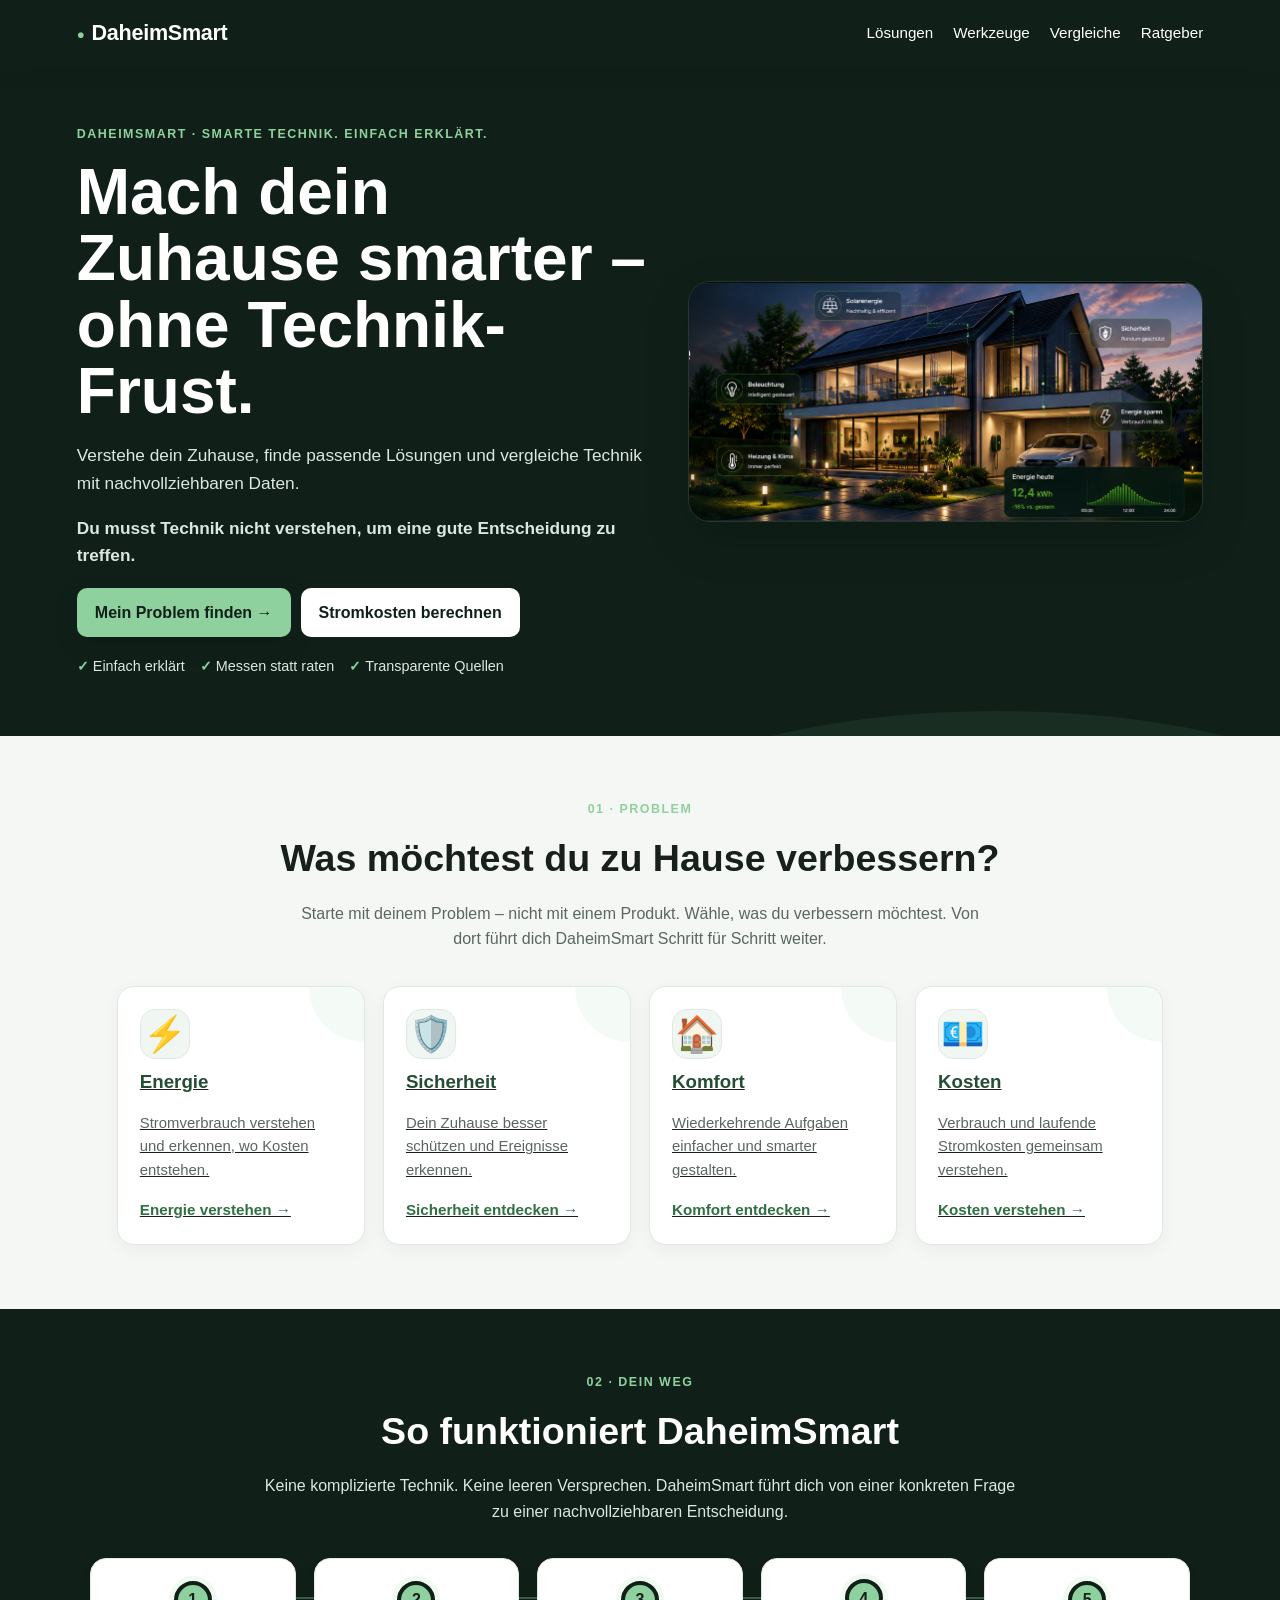
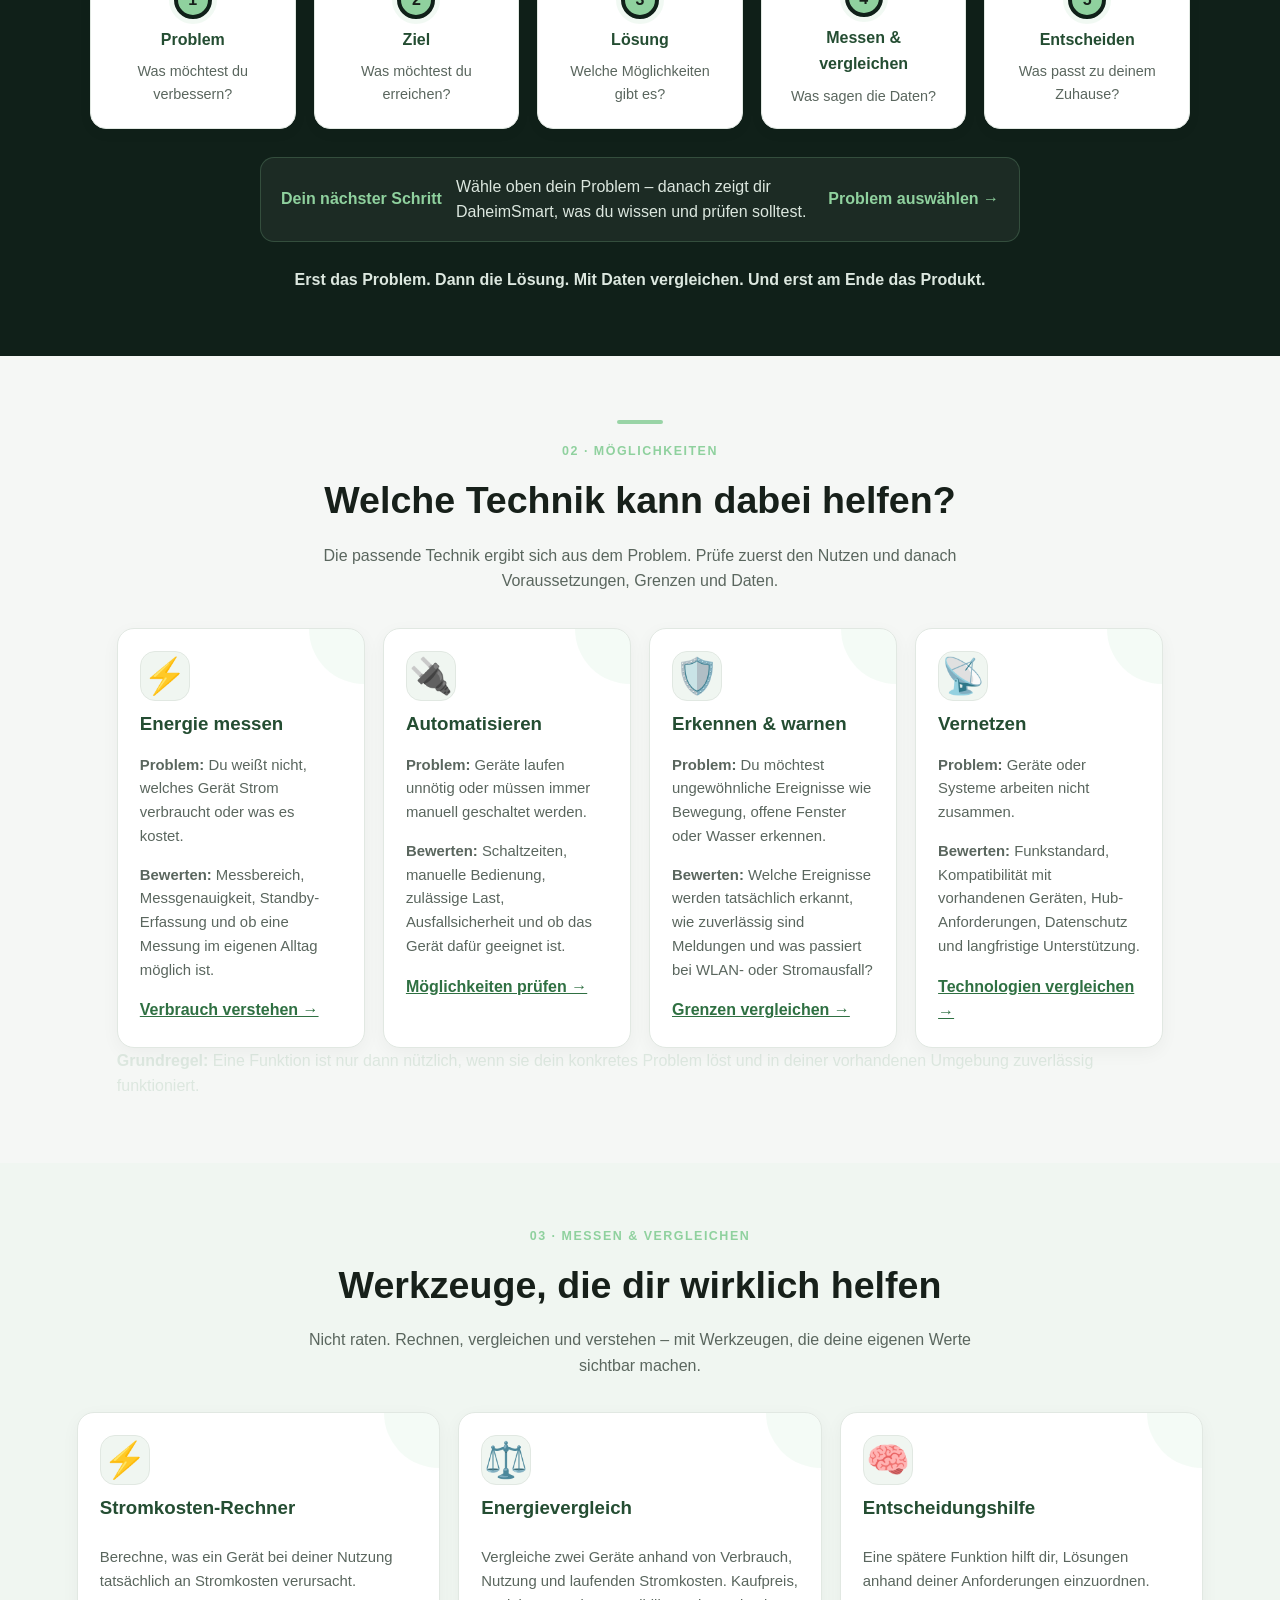
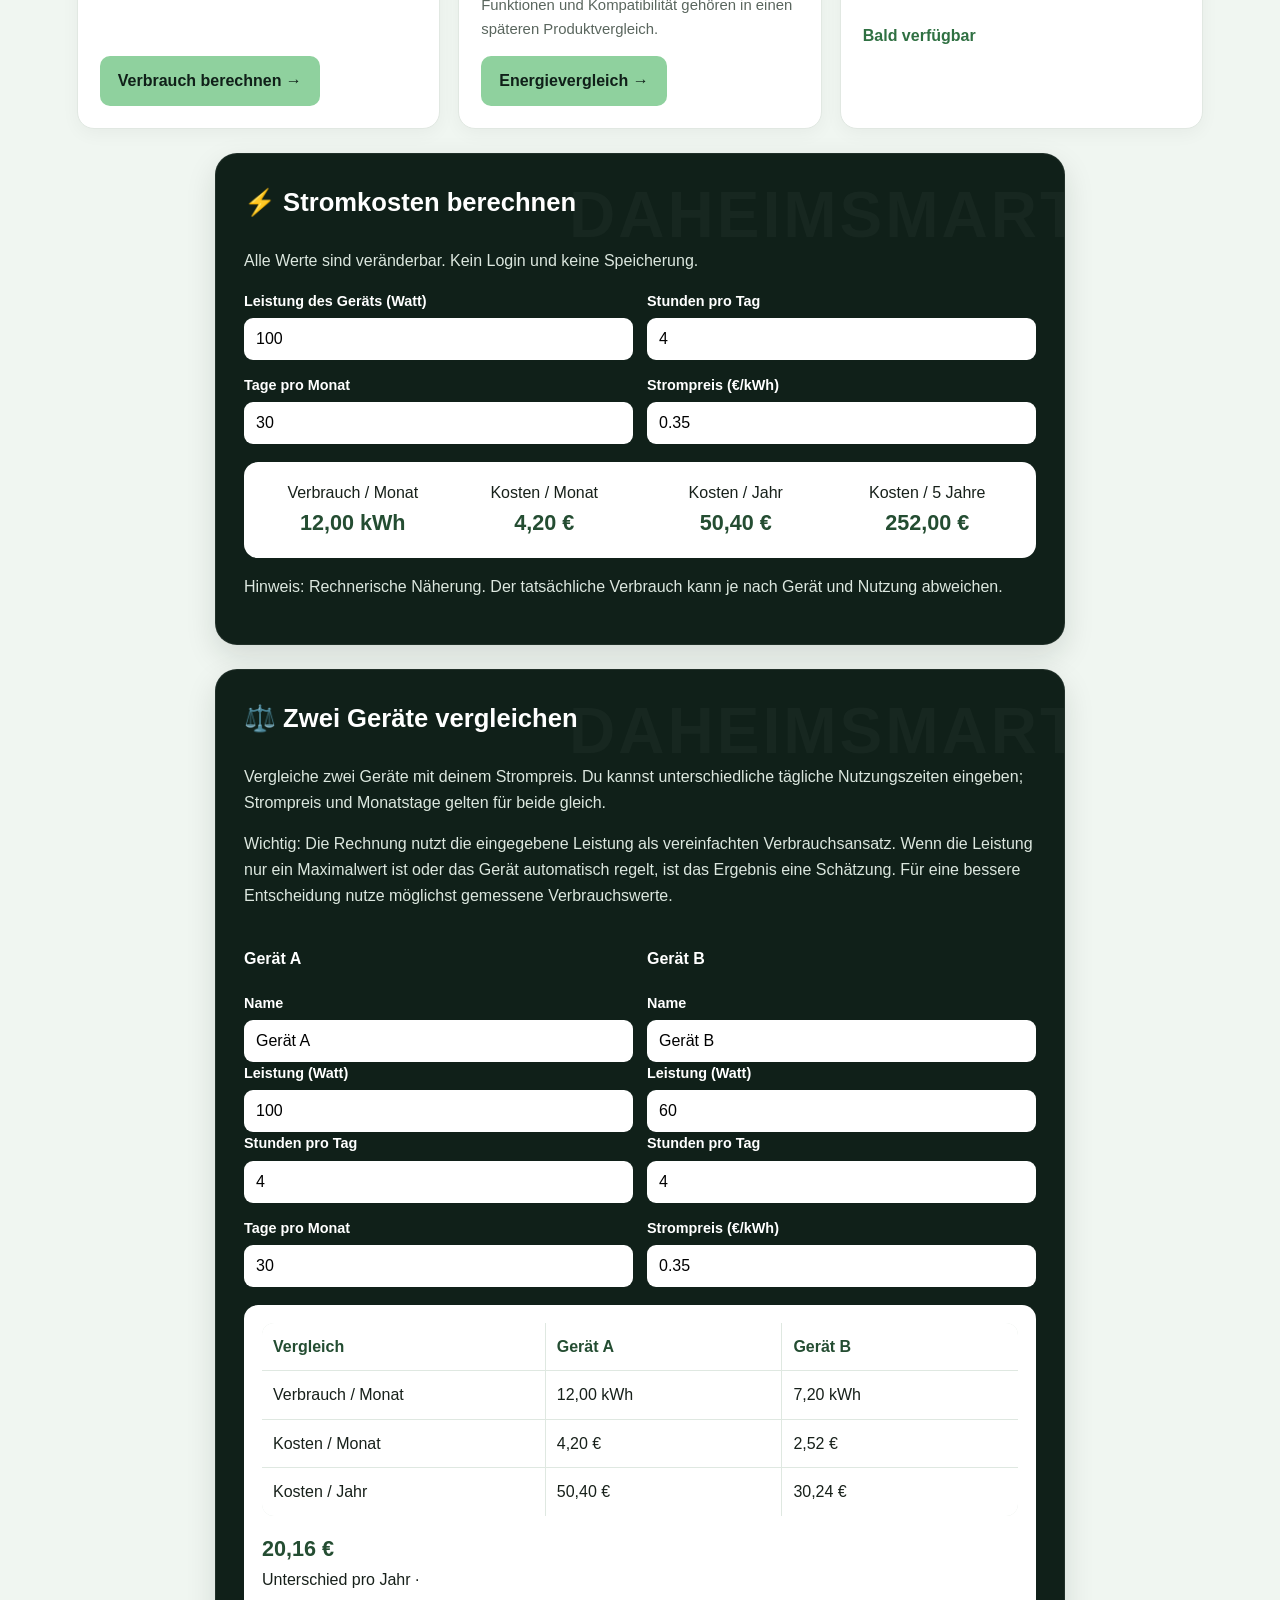
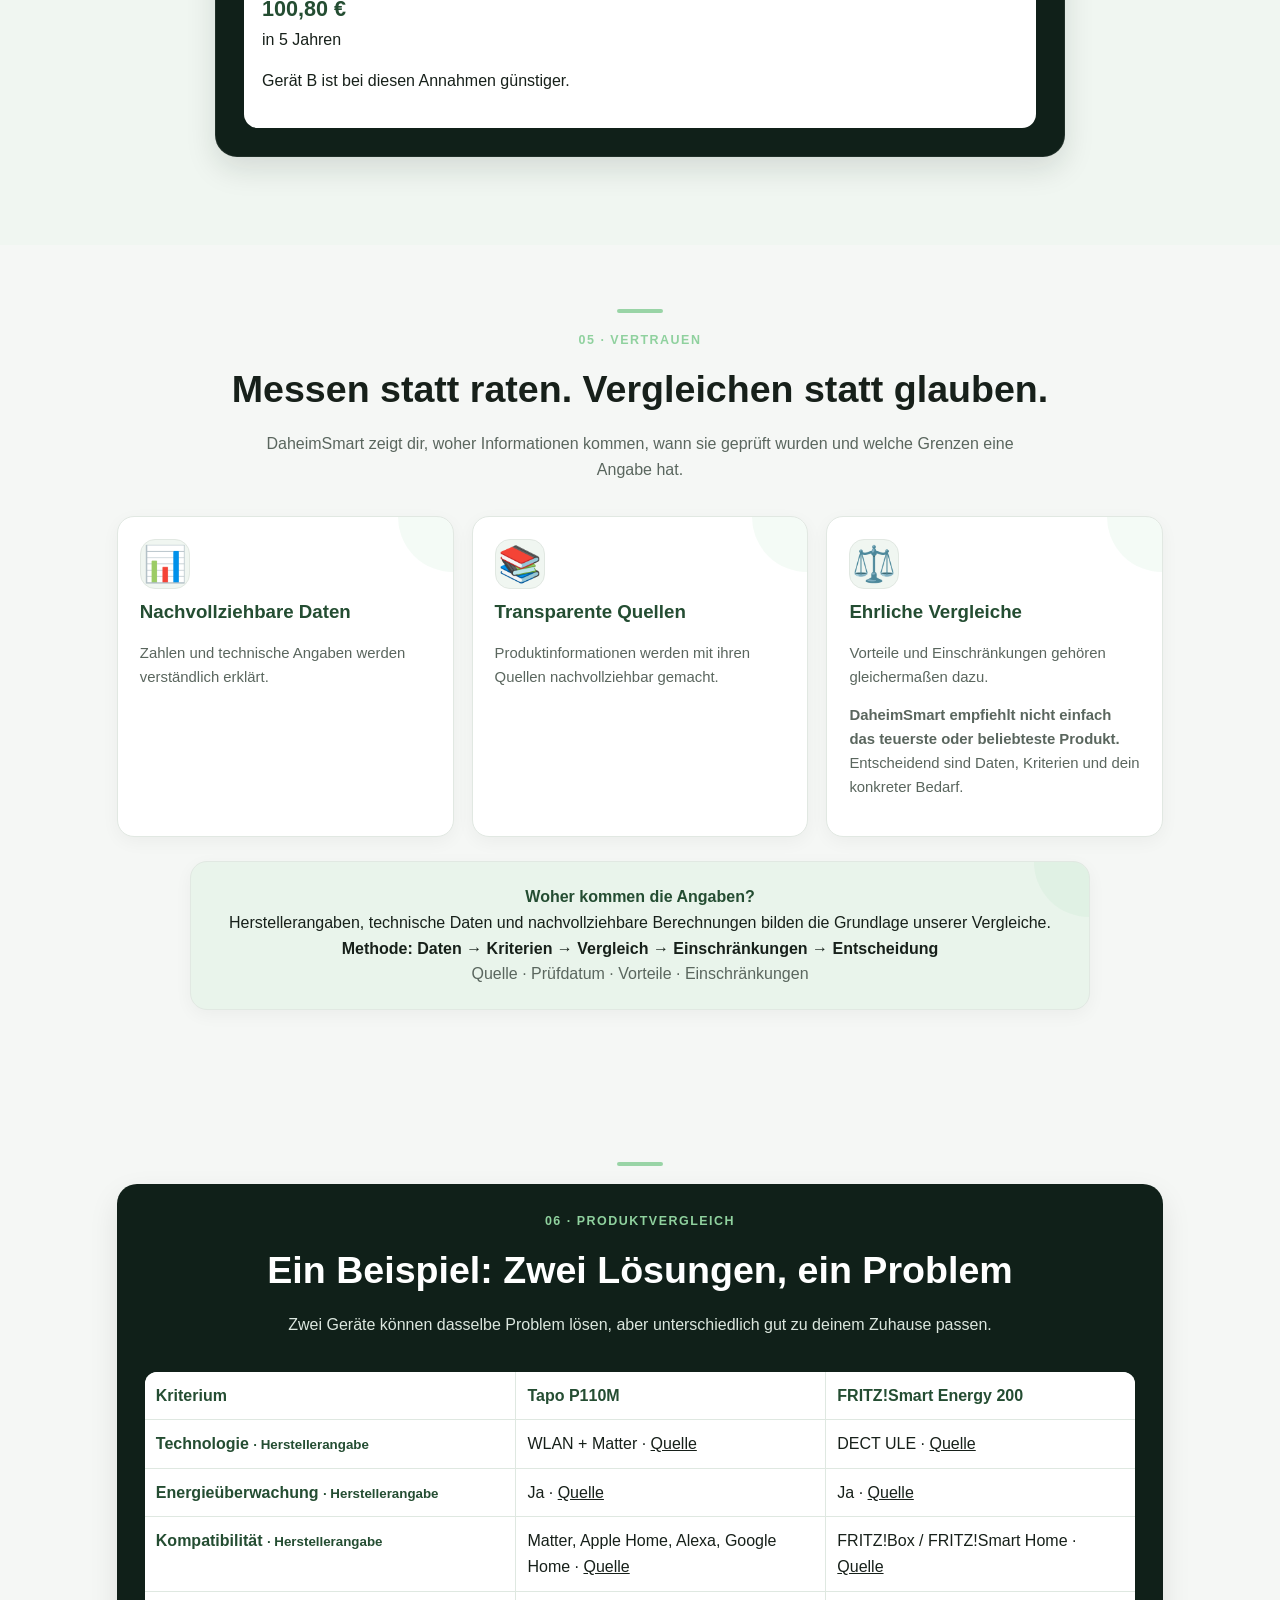
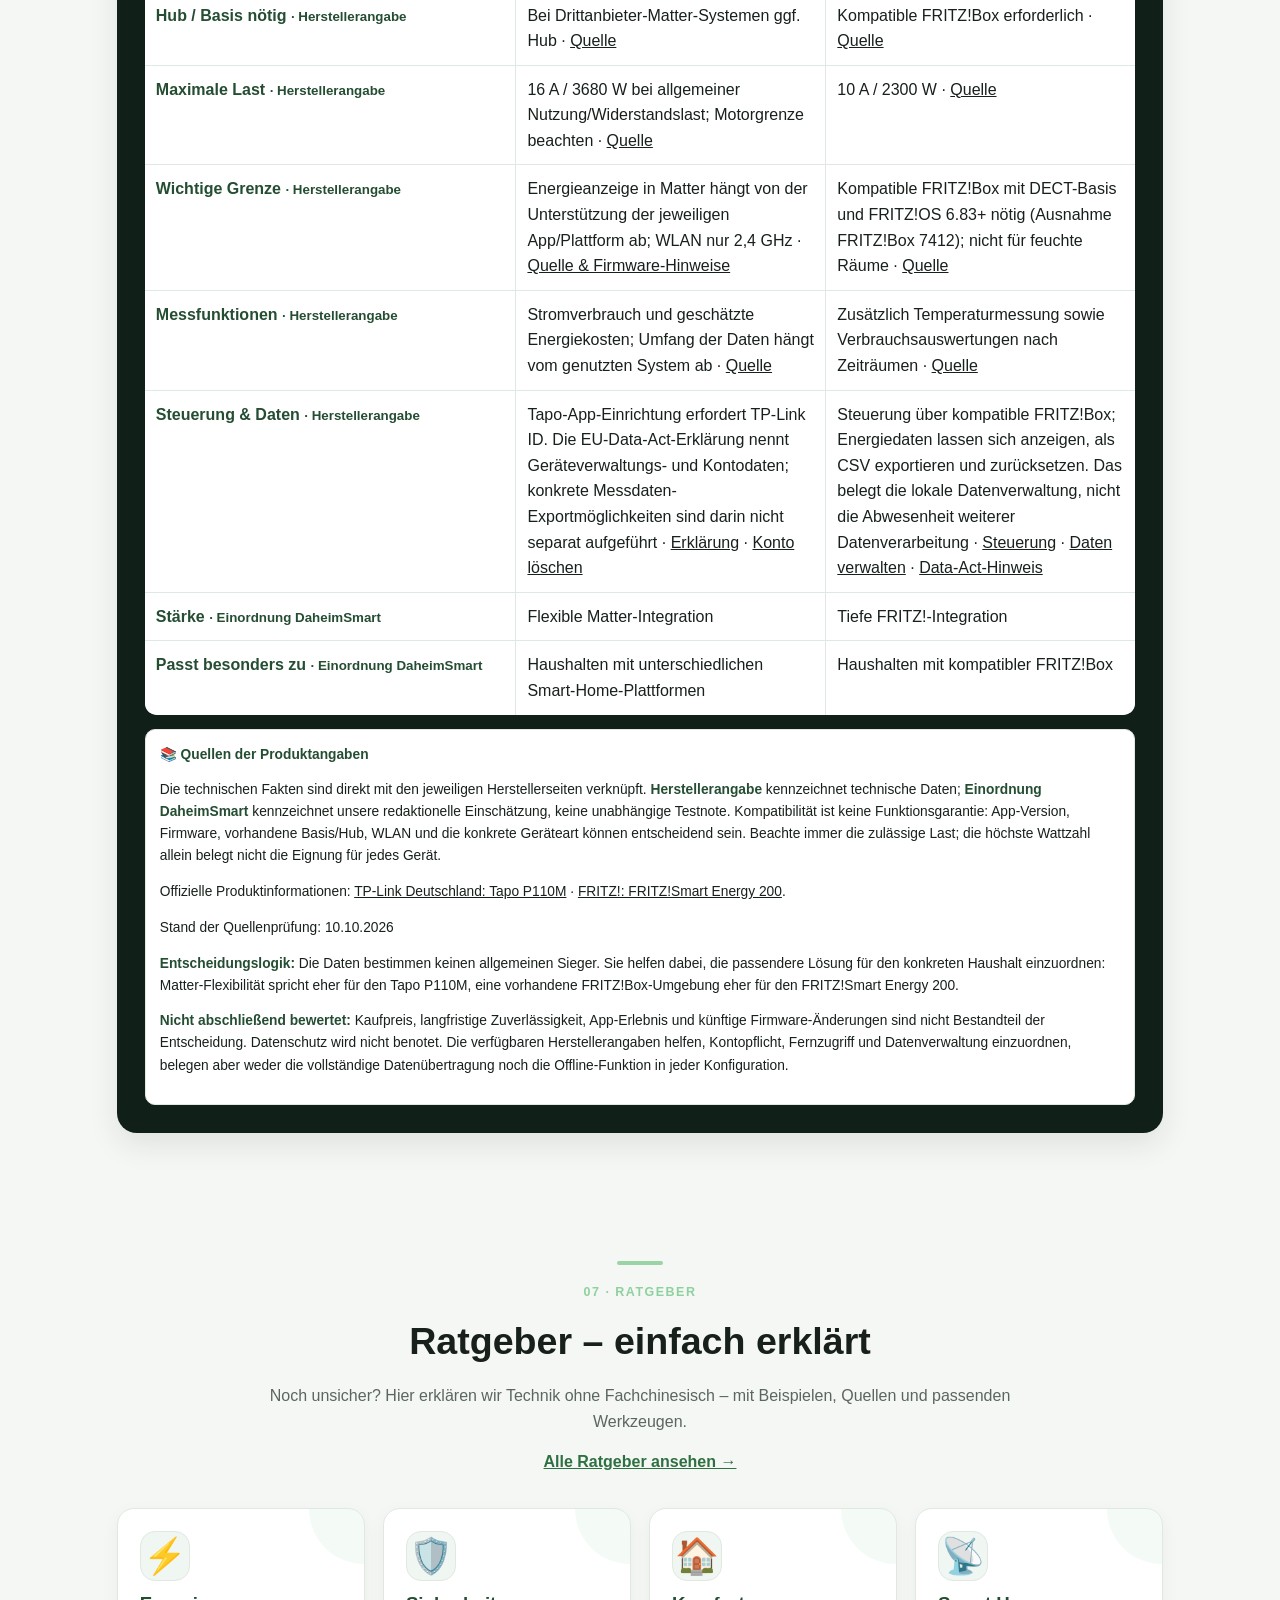
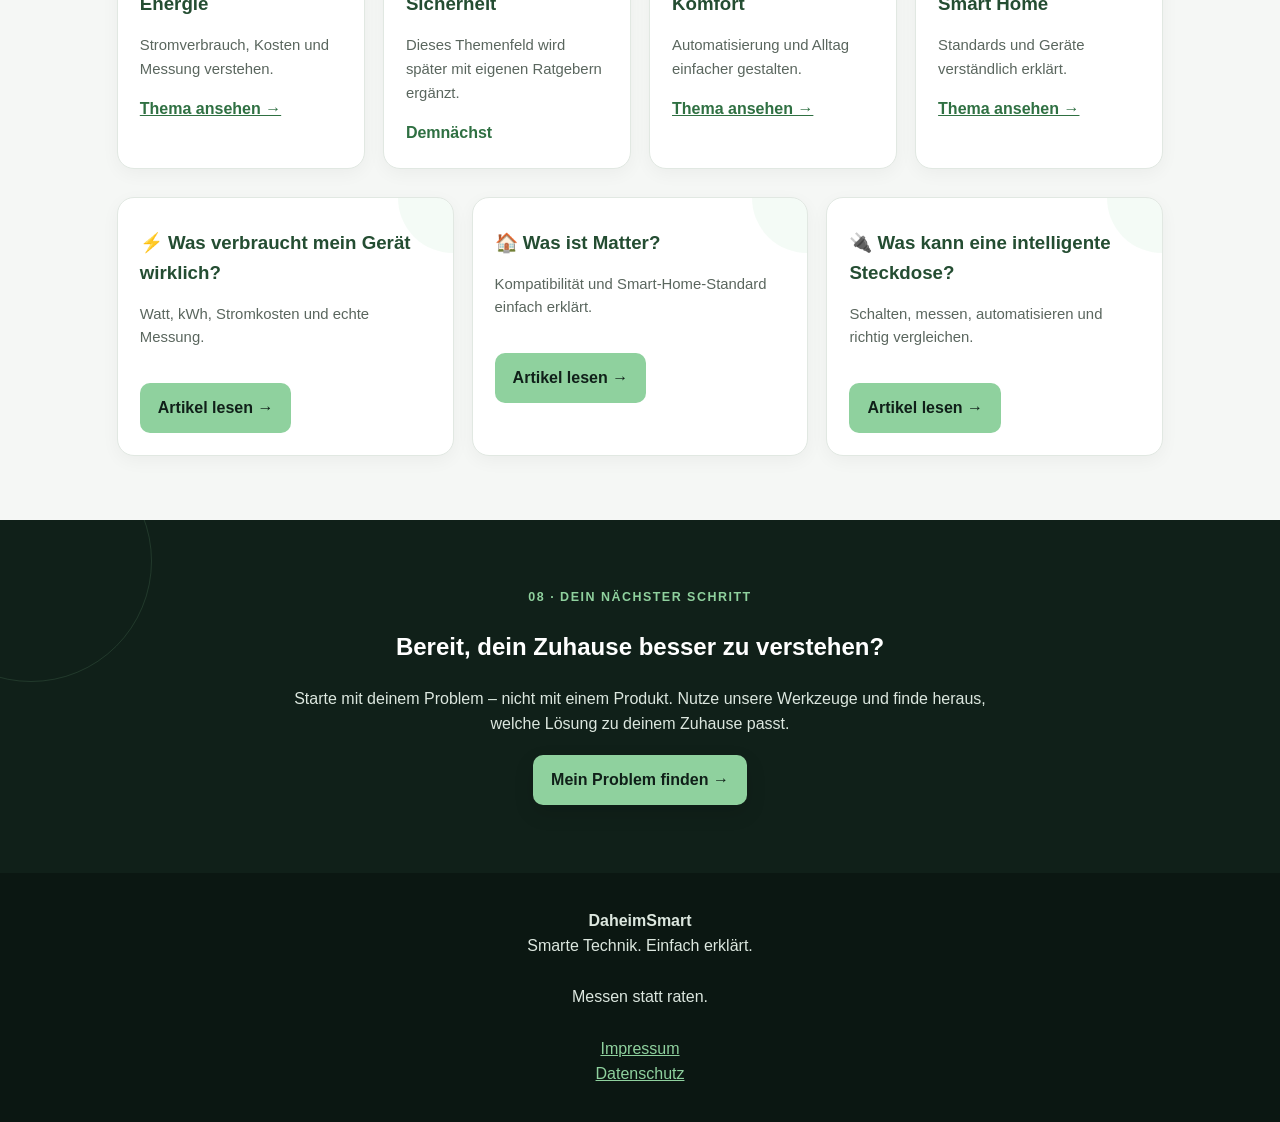
==== commit 97a65b84: "Vergleichstabelle um konkrete Datenzugangsquellen ergänzen" ====
--- a/index.html
+++ b/index.html
@@ -40,7 +40,7 @@
 <div class="calculator" id="rechner"><h3>⚡ Stromkosten berechnen</h3><p class="intro">Alle Werte sind veränderbar. Kein Login und keine Speicherung.</p><div class="form"><div><label for="power">Leistung des Geräts (Watt)</label><input id="power" type="number" min="0" step="1" value="100"></div><div><label for="hours">Stunden pro Tag</label><input id="hours" type="number" min="0" max="24" step="0.1" value="4"></div><div><label for="days">Tage pro Monat</label><input id="days" type="number" min="0" max="31" step="1" value="30"></div><div><label for="price">Strompreis (€/kWh)</label><input id="price" type="number" min="0" step="0.01" value="0.35"></div></div><div class="result" aria-live="polite"><div class="resultgrid"><div>Verbrauch / Monat<strong id="kwh">12,00 kWh</strong></div><div>Kosten / Monat<strong id="monthly">4,20 €</strong></div><div>Kosten / Jahr<strong id="yearly">50,40 €</strong></div><div>Kosten / 5 Jahre<strong id="fiveyear">252,00 €</strong></div></div></div><p class="notice">Hinweis: Rechnerische Näherung. Der tatsächliche Verbrauch kann je nach Gerät und Nutzung abweichen.</p></div>
 <div class="calculator" id="vergleich"><h3>⚖️ Zwei Geräte vergleichen</h3><p class="intro">Vergleiche zwei Geräte mit deinem Strompreis. Du kannst unterschiedliche tägliche Nutzungszeiten eingeben; Strompreis und Monatstage gelten für beide gleich.</p><p class="notice">Wichtig: Die Rechnung nutzt die eingegebene Leistung als vereinfachten Verbrauchsansatz. Wenn die Leistung nur ein Maximalwert ist oder das Gerät automatisch regelt, ist das Ergebnis eine Schätzung. Für eine bessere Entscheidung nutze möglichst gemessene Verbrauchswerte.</p><div class="form"><div><h4>Gerät A</h4><label for="deviceA">Name</label><input id="deviceA" value="Gerät A"><label for="powerA">Leistung (Watt)</label><input id="powerA" type="number" min="0" step="any" value="100"><label for="hoursA">Stunden pro Tag</label><input id="hoursA" type="number" min="0" max="24" step="0.1" value="4"></div><div><h4>Gerät B</h4><label for="deviceB">Name</label><input id="deviceB" value="Gerät B"><label for="powerB">Leistung (Watt)</label><input id="powerB" type="number" min="0" step="any" value="60"><label for="hoursB">Stunden pro Tag</label><input id="hoursB" type="number" min="0" max="24" step="0.1" value="4"></div><div><label for="compareDays">Tage pro Monat</label><input id="compareDays" type="number" min="0" max="31" step="1" value="30"></div><div><label for="comparePrice">Strompreis (€/kWh)</label><input id="comparePrice" type="number" min="0" step="0.01" value="0.35"></div></div><div class="result" aria-live="polite"><div class="table"><div class="head">Vergleich</div><div class="head" id="compareLabelA">Gerät A</div><div class="head" id="compareLabelB">Gerät B</div><div>Verbrauch / Monat</div><div id="compareKwhA">12,00 kWh</div><div id="compareKwhB">7,20 kWh</div><div>Kosten / Monat</div><div id="compareMonthlyA">4,20 €</div><div id="compareMonthlyB">2,52 €</div><div>Kosten / Jahr</div><div id="compareAnnualA">50,40 €</div><div id="compareAnnualB">30,24 €</div></div><p><strong id="compareDiffYear">20,16 €</strong> Unterschied pro Jahr · <strong id="compareDiffFive">100,80 €</strong> in 5 Jahren</p><p id="compareMessage">Gerät B ist bei diesen Annahmen günstiger.</p></div></div></section>
 <section class="section"><div class="eyebrow" style="text-align:center">05 · Vertrauen</div><h2>Messen statt raten. Vergleichen statt glauben.</h2><p class="lead">DaheimSmart zeigt dir, woher Informationen kommen, wann sie geprüft wurden und welche Grenzen eine Angabe hat.</p><div class="grid three"><article class="card"><span class="icon">📊</span><h3>Nachvollziehbare Daten</h3><p>Zahlen und technische Angaben werden verständlich erklärt.</p></article><article class="card"><span class="icon">📚</span><h3>Transparente Quellen</h3><p>Produktinformationen werden mit ihren Quellen nachvollziehbar gemacht.</p></article><article class="card"><span class="icon">⚖️</span><h3>Ehrliche Vergleiche</h3><p>Vorteile und Einschränkungen gehören gleichermaßen dazu.</p><p><strong>DaheimSmart empfiehlt nicht einfach das teuerste oder beliebteste Produkt.</strong> Entscheidend sind Daten, Kriterien und dein konkreter Bedarf.</p></article></div><div class="card" style="max-width:900px;margin:24px auto;text-align:center;background:#e9f4eb"><strong style="color:#244d32">Woher kommen die Angaben?</strong><br>Herstellerangaben, technische Daten und nachvollziehbare Berechnungen bilden die Grundlage unserer Vergleiche.<br><strong>Methode: Daten → Kriterien → Vergleich → Einschränkungen → Entscheidung</strong><br><span style="color:#5a665e">Quelle · Prüfdatum · Vorteile · Einschränkungen</span></div></section>
-<section class="section"><div class="compare"><div class="eyebrow" style="text-align:center">06 · Produktvergleich</div><h2>Ein Beispiel: Zwei Lösungen, ein Problem</h2><p class="lead">Zwei Geräte können dasselbe Problem lösen, aber unterschiedlich gut zu deinem Zuhause passen.</p><div class="table"><div class="head">Kriterium</div><div class="head">Tapo P110M</div><div class="head">FRITZ!Smart Energy 200</div><div>Technologie <small>· Herstellerangabe</small></div><div>WLAN + Matter · <a href="https://www.tp-link.com/de/home-networking/smart-plug/tapo-p110m/v1/" target="_blank" rel="noopener noreferrer">Quelle</a></div><div>DECT ULE · <a href="https://fritz.com/products/fritz-smart-energy-200-20003113" target="_blank" rel="noopener noreferrer">Quelle</a></div><div>Energieüberwachung <small>· Herstellerangabe</small></div><div>Ja · <a href="https://www.tp-link.com/de/home-networking/smart-plug/tapo-p110m/v1/" target="_blank" rel="noopener noreferrer">Quelle</a></div><div>Ja · <a href="https://fritz.com/products/fritz-smart-energy-200-20003113" target="_blank" rel="noopener noreferrer">Quelle</a></div><div>Kompatibilität <small>· Herstellerangabe</small></div><div>Matter, Apple Home, Alexa, Google Home · <a href="https://www.tp-link.com/de/home-networking/smart-plug/tapo-p110m/v1/" target="_blank" rel="noopener noreferrer">Quelle</a></div><div>FRITZ!Box / FRITZ!Smart Home · <a href="https://fritz.com/products/fritz-smart-energy-200-20003113" target="_blank" rel="noopener noreferrer">Quelle</a></div><div>Hub / Basis nötig <small>· Herstellerangabe</small></div><div>Bei Drittanbieter-Matter-Systemen ggf. Hub · <a href="https://www.tp-link.com/de/home-networking/smart-plug/tapo-p110m/v1/" target="_blank" rel="noopener noreferrer">Quelle</a></div><div>Kompatible FRITZ!Box erforderlich · <a href="https://fritz.com/products/fritz-smart-energy-200-20003113" target="_blank" rel="noopener noreferrer">Quelle</a></div><div>Maximale Last <small>· Herstellerangabe</small></div><div>16 A / 3680 W bei allgemeiner Nutzung/Widerstandslast; Motorgrenze beachten · <a href="https://www.tp-link.com/de/home-networking/smart-plug/tapo-p110m/v1/" target="_blank" rel="noopener noreferrer">Quelle</a></div><div>10 A / 2300 W · <a href="https://fritz.com/products/fritz-smart-energy-200-20003113" target="_blank" rel="noopener noreferrer">Quelle</a></div><div>Wichtige Grenze <small>· Herstellerangabe</small></div><div>Energieanzeige in Matter hängt von der Unterstützung der jeweiligen App/Plattform ab; WLAN nur 2,4 GHz · <a href="https://www.tp-link.com/de/support/download/tapo-p110m/v1/" target="_blank" rel="noopener noreferrer">Quelle & Firmware-Hinweise</a></div><div>Kompatible FRITZ!Box mit DECT-Basis und FRITZ!OS 6.83+ nötig (Ausnahme FRITZ!Box 7412); nicht für feuchte Räume · <a href="https://fritz.com/products/fritz-smart-energy-200-20003113" target="_blank" rel="noopener noreferrer">Quelle</a></div><div>Messfunktionen <small>· Herstellerangabe</small></div><div>Stromverbrauch und geschätzte Energiekosten; Umfang der Daten hängt vom genutzten System ab · <a href="https://www.tp-link.com/de/home-networking/smart-plug/tapo-p110m/v1/" target="_blank" rel="noopener noreferrer">Quelle</a></div><div>Zusätzlich Temperaturmessung sowie Verbrauchsauswertungen nach Zeiträumen · <a href="https://fritz.com/products/fritz-smart-energy-200-20003113" target="_blank" rel="noopener noreferrer">Quelle</a></div><div>Steuerung & Daten <small>· Herstellerangabe</small></div><div>Tapo-App-Einrichtung erfordert TP-Link ID; genaue Offline-Funktionen nicht abschließend verifiziert · <a href="https://www.tp-link.com/de/support/faq/2846/" target="_blank" rel="noopener noreferrer">Quelle</a></div><div>Steuerung über kompatible FRITZ!Box; Fernzugriff ist konfigurierbar; Verbrauchsdaten lassen sich in der FRITZ!Box verwalten · <a href="https://fritz.com/apps/knowledge-base/FRITZ-Box-5690-Pro/1311_Smart-Home-Gerate-uber-Internet-und-im-FRITZ-Heimnetz-schalten" target="_blank" rel="noopener noreferrer">Quelle</a> · <a href="https://fritz.com/apps/knowledge-base/fritz-smart-energy-200/1405_energiedaten-speichern-und-zurucksetzen" target="_blank" rel="noopener noreferrer">Daten verwalten</a></div><div>Stärke <small>· Einordnung DaheimSmart</small></div><div>Flexible Matter-Integration</div><div>Tiefe FRITZ!-Integration</div><div>Passt besonders zu <small>· Einordnung DaheimSmart</small></div><div>Haushalten mit unterschiedlichen Smart-Home-Plattformen</div><div>Haushalten mit kompatibler FRITZ!Box</div></div><div class="sources"><strong>📚 Quellen der Produktangaben</strong><p>Die technischen Fakten sind direkt mit den jeweiligen Herstellerseiten verknüpft. <strong>Herstellerangabe</strong> kennzeichnet technische Daten; <strong>Einordnung DaheimSmart</strong> kennzeichnet unsere redaktionelle Einschätzung, keine unabhängige Testnote. Kompatibilität ist keine Funktionsgarantie: App-Version, Firmware, vorhandene Basis/Hub, WLAN und die konkrete Geräteart können entscheidend sein. Beachte immer die zulässige Last; die höchste Wattzahl allein belegt nicht die Eignung für jedes Gerät.</p><p>Offizielle Produktinformationen: <a href="https://www.tp-link.com/de/home-networking/smart-plug/tapo-p110m/v1/" target="_blank" rel="noopener noreferrer">TP-Link Deutschland: Tapo P110M</a> · <a href="https://fritz.com/products/fritz-smart-energy-200-20003113" target="_blank" rel="noopener noreferrer">FRITZ!: FRITZ!Smart Energy 200</a>.</p><p>Stand der Quellenprüfung: 10.10.2026</p><p><strong>Entscheidungslogik:</strong> Die Daten bestimmen keinen allgemeinen Sieger. Sie helfen dabei, die passendere Lösung für den konkreten Haushalt einzuordnen: Matter-Flexibilität spricht eher für den Tapo P110M, eine vorhandene FRITZ!Box-Umgebung eher für den FRITZ!Smart Energy 200.</p><p><strong>Nicht abschließend bewertet:</strong> Kaufpreis, langfristige Zuverlässigkeit, App-Erlebnis und künftige Firmware-Änderungen sind nicht Bestandteil der Entscheidung. Datenschutz wird nicht benotet. Die verfügbaren Herstellerangaben helfen, Kontopflicht, Fernzugriff und Datenverwaltung einzuordnen, belegen aber weder die vollständige Datenübertragung noch die Offline-Funktion in jeder Konfiguration.</p></div></div></section>
+<section class="section"><div class="compare"><div class="eyebrow" style="text-align:center">06 · Produktvergleich</div><h2>Ein Beispiel: Zwei Lösungen, ein Problem</h2><p class="lead">Zwei Geräte können dasselbe Problem lösen, aber unterschiedlich gut zu deinem Zuhause passen.</p><div class="table"><div class="head">Kriterium</div><div class="head">Tapo P110M</div><div class="head">FRITZ!Smart Energy 200</div><div>Technologie <small>· Herstellerangabe</small></div><div>WLAN + Matter · <a href="https://www.tp-link.com/de/home-networking/smart-plug/tapo-p110m/v1/" target="_blank" rel="noopener noreferrer">Quelle</a></div><div>DECT ULE · <a href="https://fritz.com/products/fritz-smart-energy-200-20003113" target="_blank" rel="noopener noreferrer">Quelle</a></div><div>Energieüberwachung <small>· Herstellerangabe</small></div><div>Ja · <a href="https://www.tp-link.com/de/home-networking/smart-plug/tapo-p110m/v1/" target="_blank" rel="noopener noreferrer">Quelle</a></div><div>Ja · <a href="https://fritz.com/products/fritz-smart-energy-200-20003113" target="_blank" rel="noopener noreferrer">Quelle</a></div><div>Kompatibilität <small>· Herstellerangabe</small></div><div>Matter, Apple Home, Alexa, Google Home · <a href="https://www.tp-link.com/de/home-networking/smart-plug/tapo-p110m/v1/" target="_blank" rel="noopener noreferrer">Quelle</a></div><div>FRITZ!Box / FRITZ!Smart Home · <a href="https://fritz.com/products/fritz-smart-energy-200-20003113" target="_blank" rel="noopener noreferrer">Quelle</a></div><div>Hub / Basis nötig <small>· Herstellerangabe</small></div><div>Bei Drittanbieter-Matter-Systemen ggf. Hub · <a href="https://www.tp-link.com/de/home-networking/smart-plug/tapo-p110m/v1/" target="_blank" rel="noopener noreferrer">Quelle</a></div><div>Kompatible FRITZ!Box erforderlich · <a href="https://fritz.com/products/fritz-smart-energy-200-20003113" target="_blank" rel="noopener noreferrer">Quelle</a></div><div>Maximale Last <small>· Herstellerangabe</small></div><div>16 A / 3680 W bei allgemeiner Nutzung/Widerstandslast; Motorgrenze beachten · <a href="https://www.tp-link.com/de/home-networking/smart-plug/tapo-p110m/v1/" target="_blank" rel="noopener noreferrer">Quelle</a></div><div>10 A / 2300 W · <a href="https://fritz.com/products/fritz-smart-energy-200-20003113" target="_blank" rel="noopener noreferrer">Quelle</a></div><div>Wichtige Grenze <small>· Herstellerangabe</small></div><div>Energieanzeige in Matter hängt von der Unterstützung der jeweiligen App/Plattform ab; WLAN nur 2,4 GHz · <a href="https://www.tp-link.com/de/support/download/tapo-p110m/v1/" target="_blank" rel="noopener noreferrer">Quelle & Firmware-Hinweise</a></div><div>Kompatible FRITZ!Box mit DECT-Basis und FRITZ!OS 6.83+ nötig (Ausnahme FRITZ!Box 7412); nicht für feuchte Räume · <a href="https://fritz.com/products/fritz-smart-energy-200-20003113" target="_blank" rel="noopener noreferrer">Quelle</a></div><div>Messfunktionen <small>· Herstellerangabe</small></div><div>Stromverbrauch und geschätzte Energiekosten; Umfang der Daten hängt vom genutzten System ab · <a href="https://www.tp-link.com/de/home-networking/smart-plug/tapo-p110m/v1/" target="_blank" rel="noopener noreferrer">Quelle</a></div><div>Zusätzlich Temperaturmessung sowie Verbrauchsauswertungen nach Zeiträumen · <a href="https://fritz.com/products/fritz-smart-energy-200-20003113" target="_blank" rel="noopener noreferrer">Quelle</a></div><div>Steuerung & Daten <small>· Herstellerangabe</small></div><div>Tapo-App-Einrichtung erfordert TP-Link ID. Die EU-Data-Act-Erklärung nennt Geräteverwaltungs- und Kontodaten; konkrete Messdaten-Exportmöglichkeiten sind darin nicht separat aufgeführt · <a href="https://www.tp-link.com/es/support/download/tapo-p110m/v1/" target="_blank" rel="noopener noreferrer">Erklärung</a> · <a href="https://account-delete.tplinkcloud.com/" target="_blank" rel="noopener noreferrer">Konto löschen</a></div><div>Steuerung über kompatible FRITZ!Box; Energiedaten lassen sich anzeigen, als CSV exportieren und zurücksetzen. Das belegt die lokale Datenverwaltung, nicht die Abwesenheit weiterer Datenverarbeitung · <a href="https://fritz.com/apps/knowledge-base/FRITZ-Box-5690-Pro/1311_Smart-Home-Gerate-uber-Internet-und-im-FRITZ-Heimnetz-schalten" target="_blank" rel="noopener noreferrer">Steuerung</a> · <a href="https://fritz.com/apps/knowledge-base/fritz-smart-energy-200/1405_energiedaten-speichern-und-zurucksetzen" target="_blank" rel="noopener noreferrer">Daten verwalten</a> · <a href="https://fritz.com/products/fritz-smart-energy-200-20003113" target="_blank" rel="noopener noreferrer">Data-Act-Hinweis</a></div><div>Stärke <small>· Einordnung DaheimSmart</small></div><div>Flexible Matter-Integration</div><div>Tiefe FRITZ!-Integration</div><div>Passt besonders zu <small>· Einordnung DaheimSmart</small></div><div>Haushalten mit unterschiedlichen Smart-Home-Plattformen</div><div>Haushalten mit kompatibler FRITZ!Box</div></div><div class="sources"><strong>📚 Quellen der Produktangaben</strong><p>Die technischen Fakten sind direkt mit den jeweiligen Herstellerseiten verknüpft. <strong>Herstellerangabe</strong> kennzeichnet technische Daten; <strong>Einordnung DaheimSmart</strong> kennzeichnet unsere redaktionelle Einschätzung, keine unabhängige Testnote. Kompatibilität ist keine Funktionsgarantie: App-Version, Firmware, vorhandene Basis/Hub, WLAN und die konkrete Geräteart können entscheidend sein. Beachte immer die zulässige Last; die höchste Wattzahl allein belegt nicht die Eignung für jedes Gerät.</p><p>Offizielle Produktinformationen: <a href="https://www.tp-link.com/de/home-networking/smart-plug/tapo-p110m/v1/" target="_blank" rel="noopener noreferrer">TP-Link Deutschland: Tapo P110M</a> · <a href="https://fritz.com/products/fritz-smart-energy-200-20003113" target="_blank" rel="noopener noreferrer">FRITZ!: FRITZ!Smart Energy 200</a>.</p><p>Stand der Quellenprüfung: 10.10.2026</p><p><strong>Entscheidungslogik:</strong> Die Daten bestimmen keinen allgemeinen Sieger. Sie helfen dabei, die passendere Lösung für den konkreten Haushalt einzuordnen: Matter-Flexibilität spricht eher für den Tapo P110M, eine vorhandene FRITZ!Box-Umgebung eher für den FRITZ!Smart Energy 200.</p><p><strong>Nicht abschließend bewertet:</strong> Kaufpreis, langfristige Zuverlässigkeit, App-Erlebnis und künftige Firmware-Änderungen sind nicht Bestandteil der Entscheidung. Datenschutz wird nicht benotet. Die verfügbaren Herstellerangaben helfen, Kontopflicht, Fernzugriff und Datenverwaltung einzuordnen, belegen aber weder die vollständige Datenübertragung noch die Offline-Funktion in jeder Konfiguration.</p></div></div></section>
 <section class="section" id="ratgeber"><div class="eyebrow" style="text-align:center">07 · Ratgeber</div><h2>Ratgeber – einfach erklärt</h2><p class="lead">Noch unsicher? Hier erklären wir Technik ohne Fachchinesisch – mit Beispielen, Quellen und passenden Werkzeugen. <a class="link" href="ratgeber.html">Alle Ratgeber ansehen →</a></p><div class="grid four"><article class="card"><span class="icon">⚡</span><h3>Energie</h3><p>Stromverbrauch, Kosten und Messung verstehen.</p><a class="link" href="ratgeber.html#energie">Thema ansehen →</a></article><article class="card"><span class="icon">🛡️</span><h3>Sicherheit</h3><p>Dieses Themenfeld wird später mit eigenen Ratgebern ergänzt.</p><span class="link">Demnächst</span></article><article class="card"><span class="icon">🏠</span><h3>Komfort</h3><p>Automatisierung und Alltag einfacher gestalten.</p><a class="link" href="ratgeber.html#komfort">Thema ansehen →</a></article><article class="card"><span class="icon">📡</span><h3>Smart Home</h3><p>Standards und Geräte verständlich erklärt.</p><a class="link" href="ratgeber.html#smart-home">Thema ansehen →</a></article></div><div class="grid three" style="margin-top:28px"><article class="card"><h3>⚡ Was verbraucht mein Gerät wirklich?</h3><p>Watt, kWh, Stromkosten und echte Messung.</p><a class="btn" href="ratgeber-stromverbrauch.html">Artikel lesen →</a></article><article class="card"><h3>🏠 Was ist Matter?</h3><p>Kompatibilität und Smart-Home-Standard einfach erklärt.</p><a class="btn" href="ratgeber-matter.html">Artikel lesen →</a></article><article class="card"><h3>🔌 Was kann eine intelligente Steckdose?</h3><p>Schalten, messen, automatisieren und richtig vergleichen.</p><a class="btn" href="ratgeber-intelligente-steckdose.html">Artikel lesen →</a></article></div></section><section class="cta"><div class="eyebrow">08 · Dein nächster Schritt</div><h2>Bereit, dein Zuhause besser zu verstehen?</h2><p>Starte mit deinem Problem – nicht mit einem Produkt. Nutze unsere Werkzeuge und finde heraus, welche Lösung zu deinem Zuhause passt.</p><a class="btn" href="#loesungen">Mein Problem finden →</a></section>
 </main><footer><strong>DaheimSmart</strong><br>Smarte Technik. Einfach erklärt.<br><br>Messen statt raten.<br><br><a href="impressum.html">Impressum</a><br><a href="datenschutz.html">Datenschutz</a></footer>
 <script>
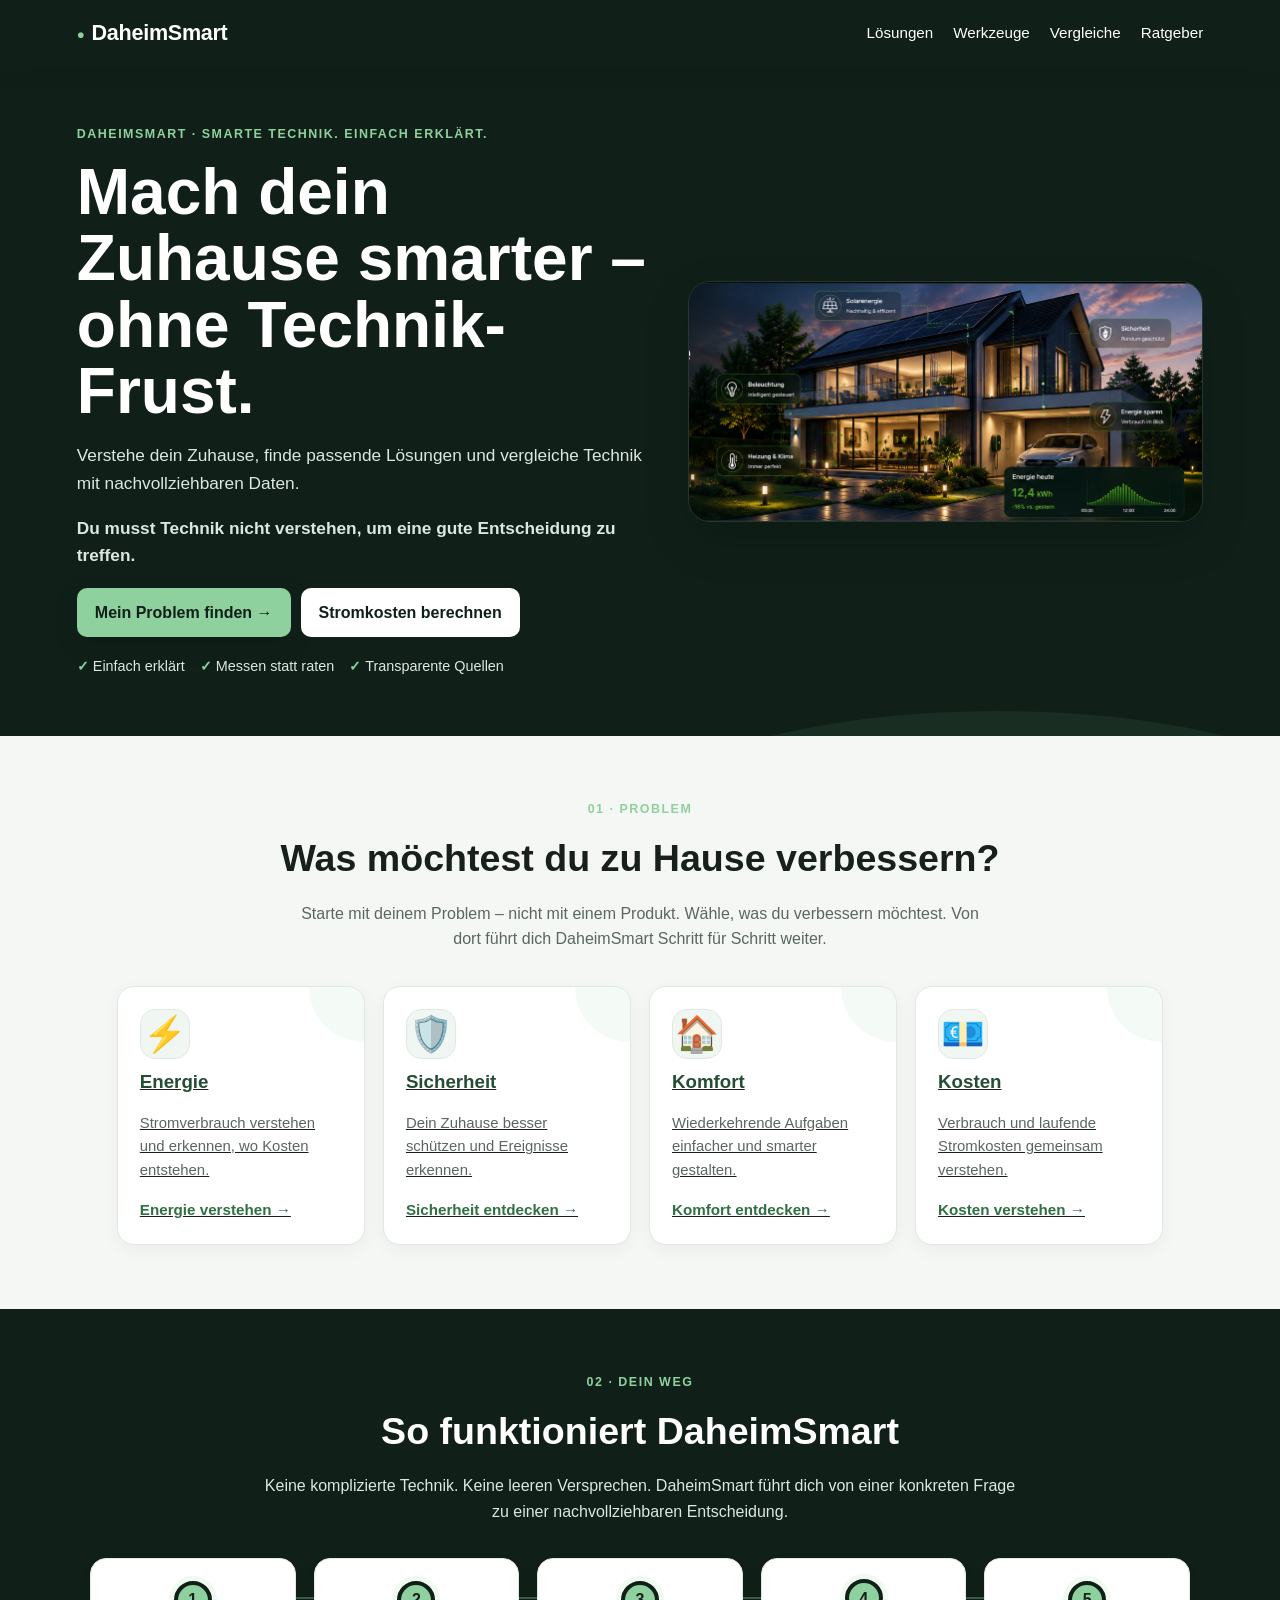
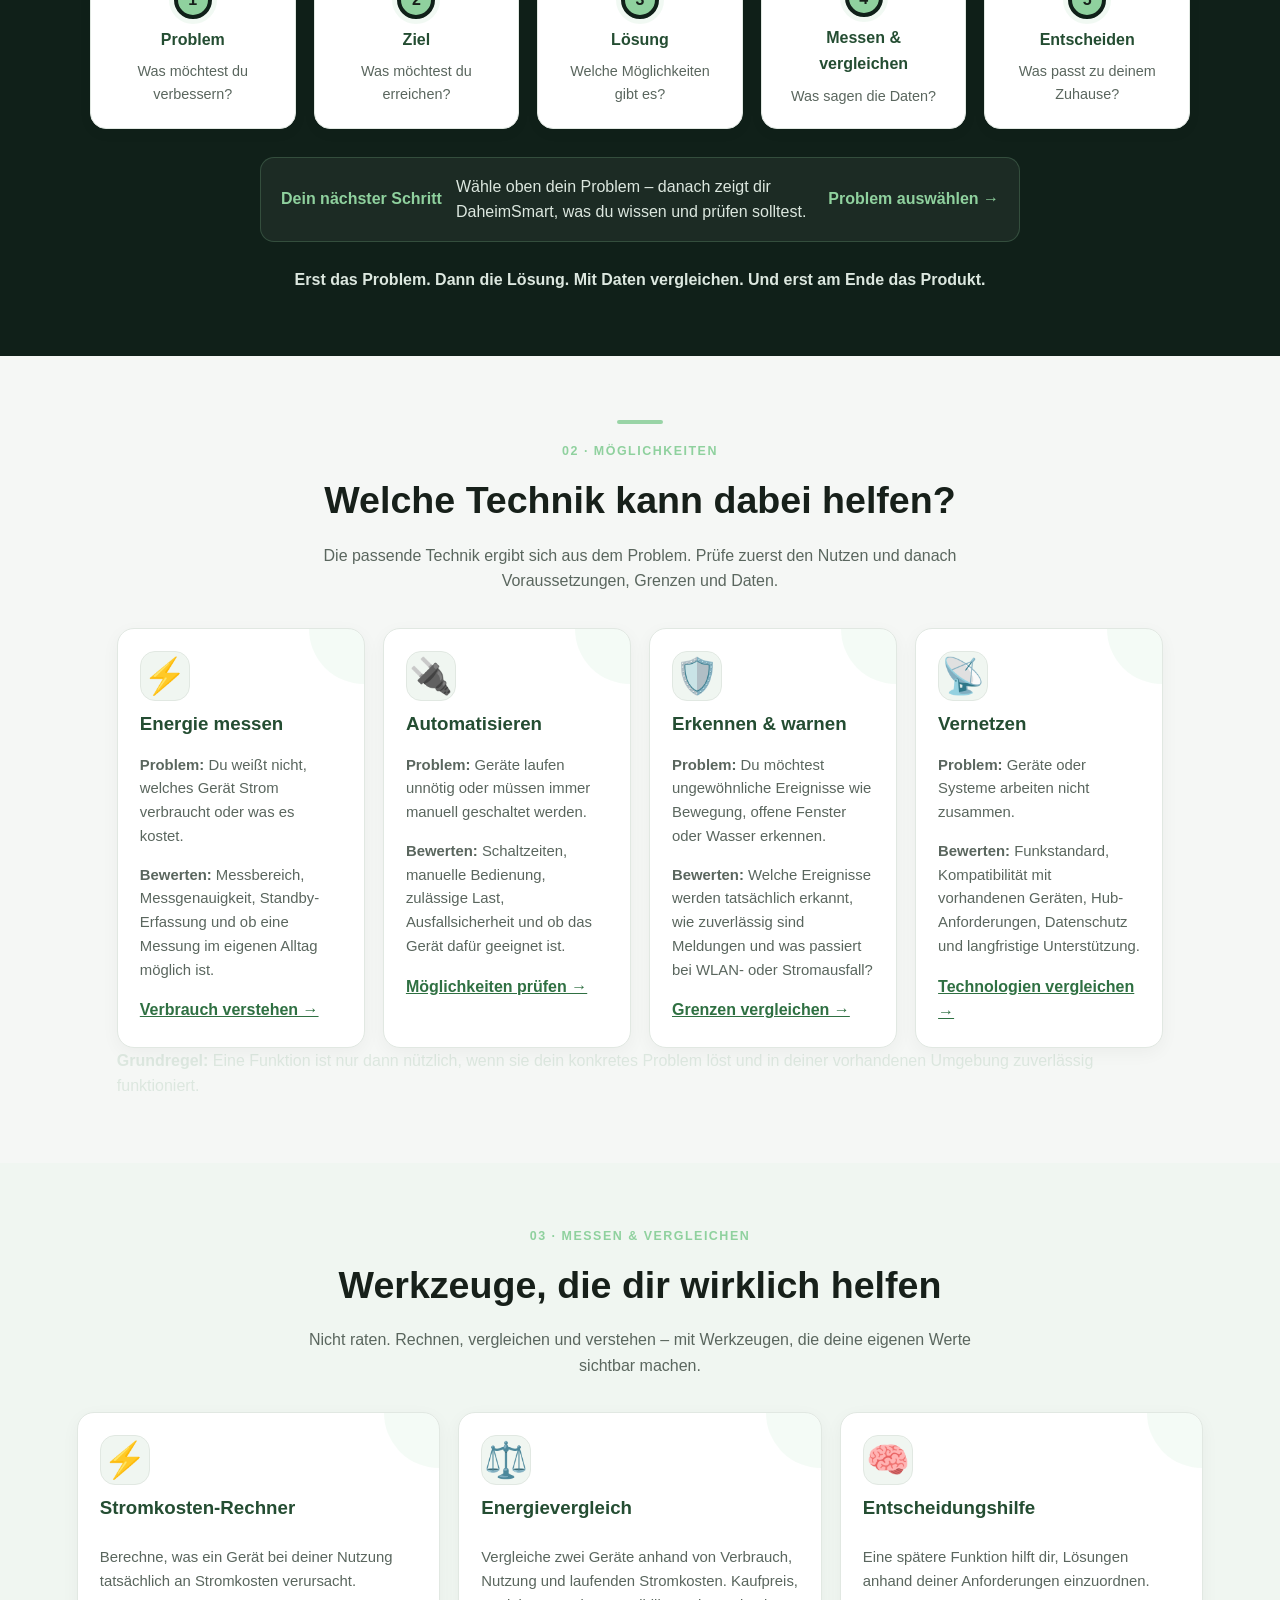
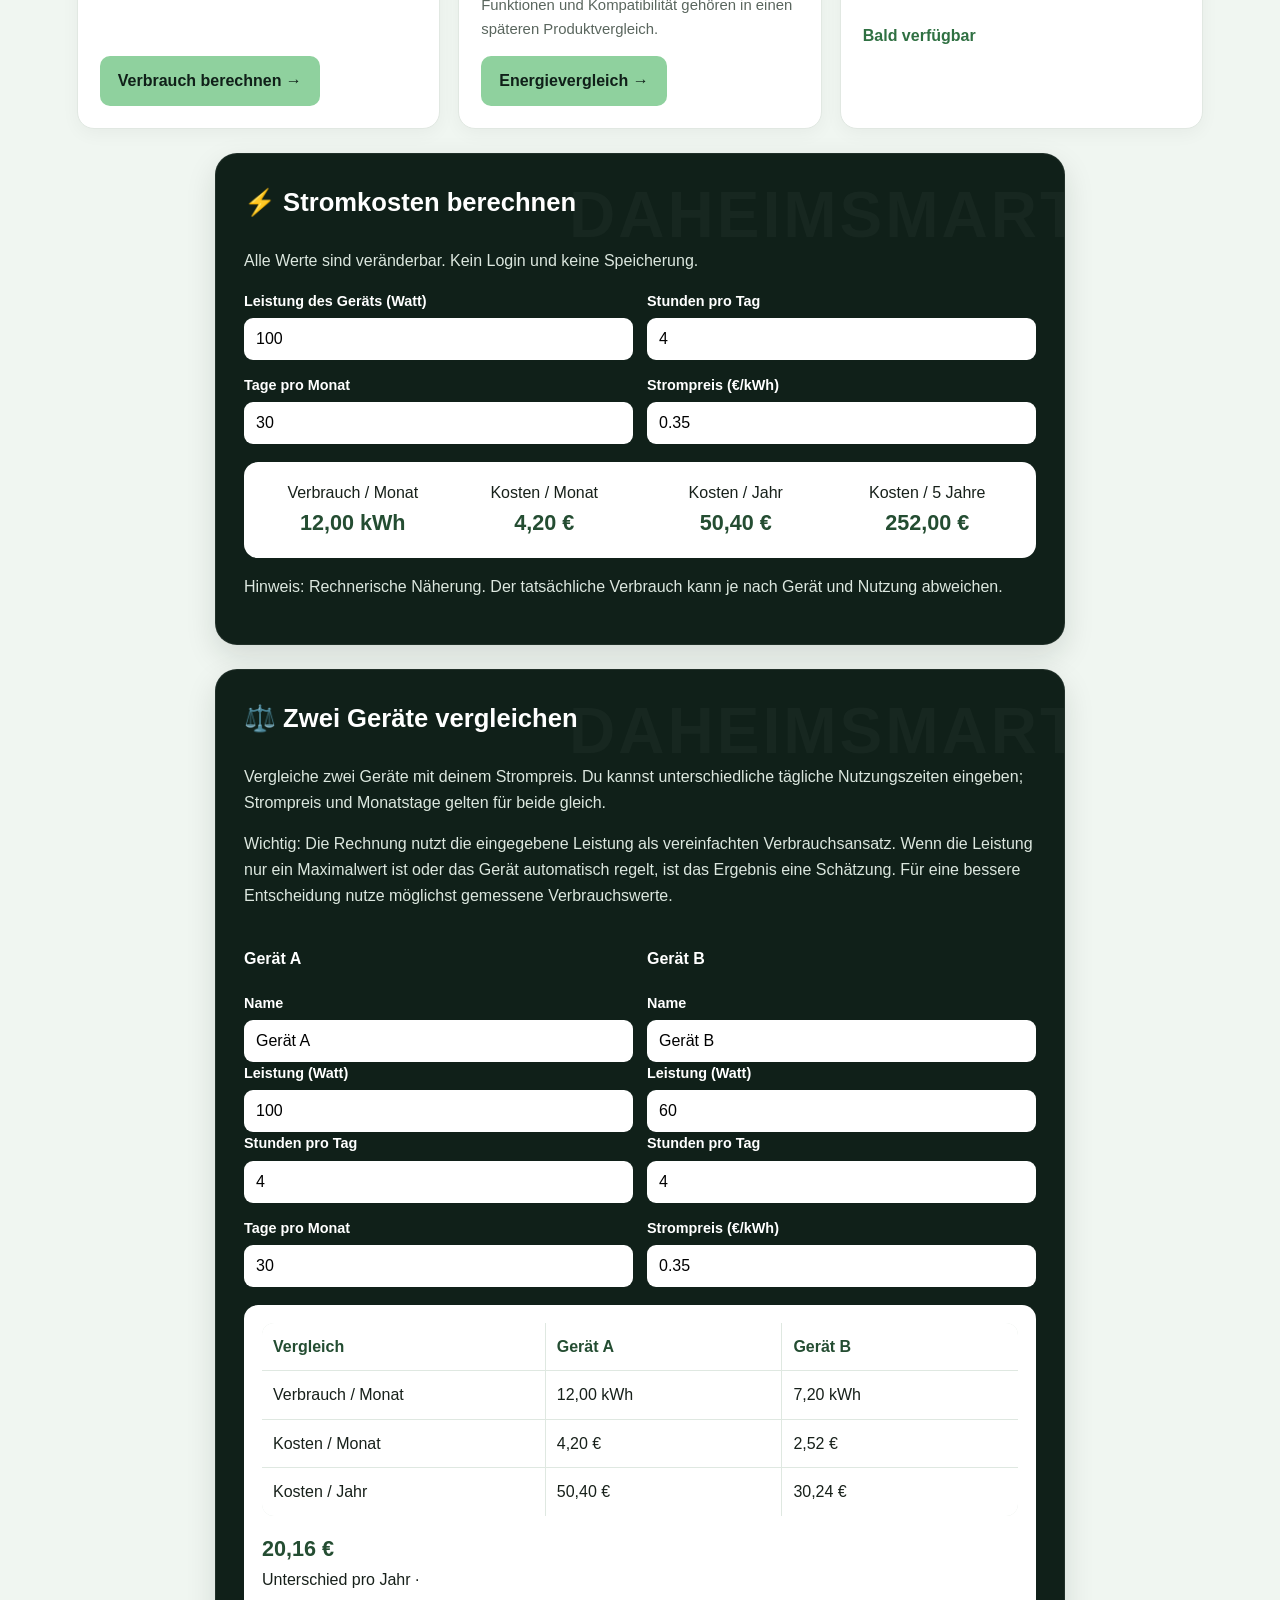
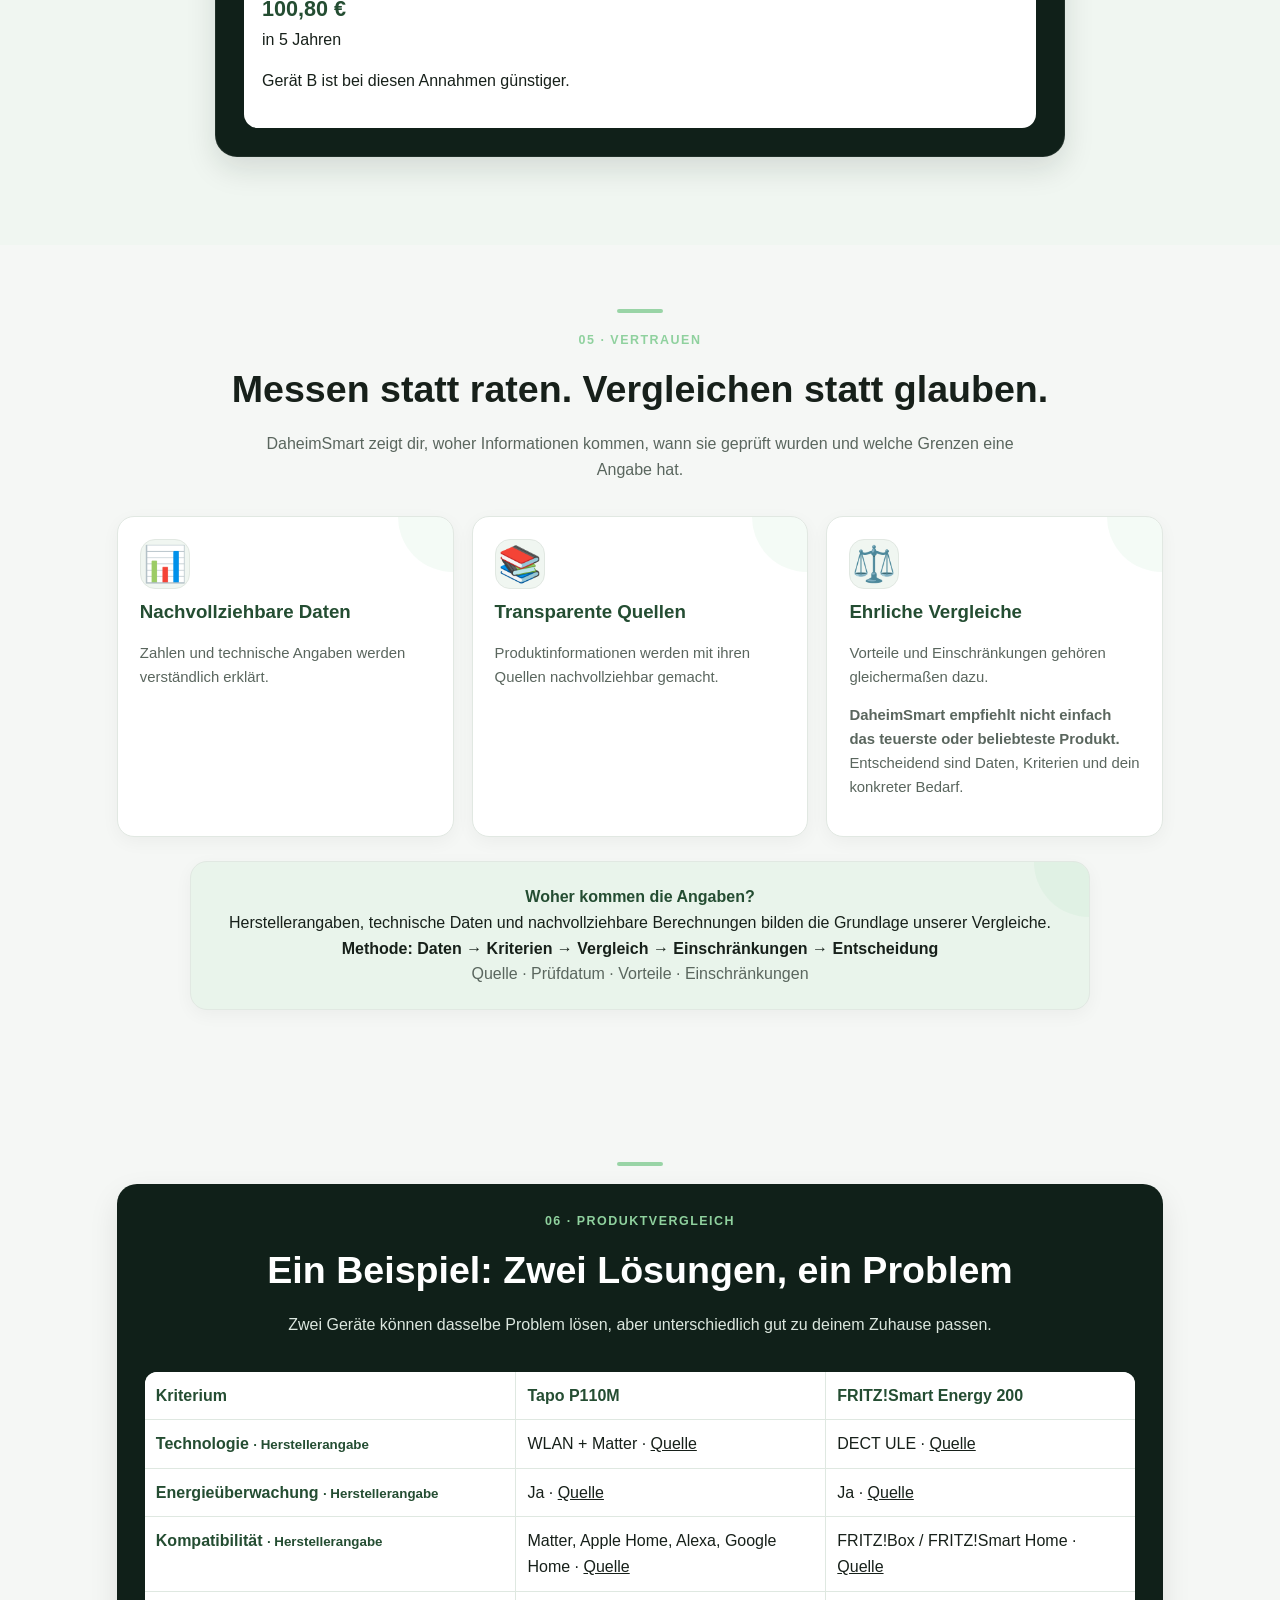
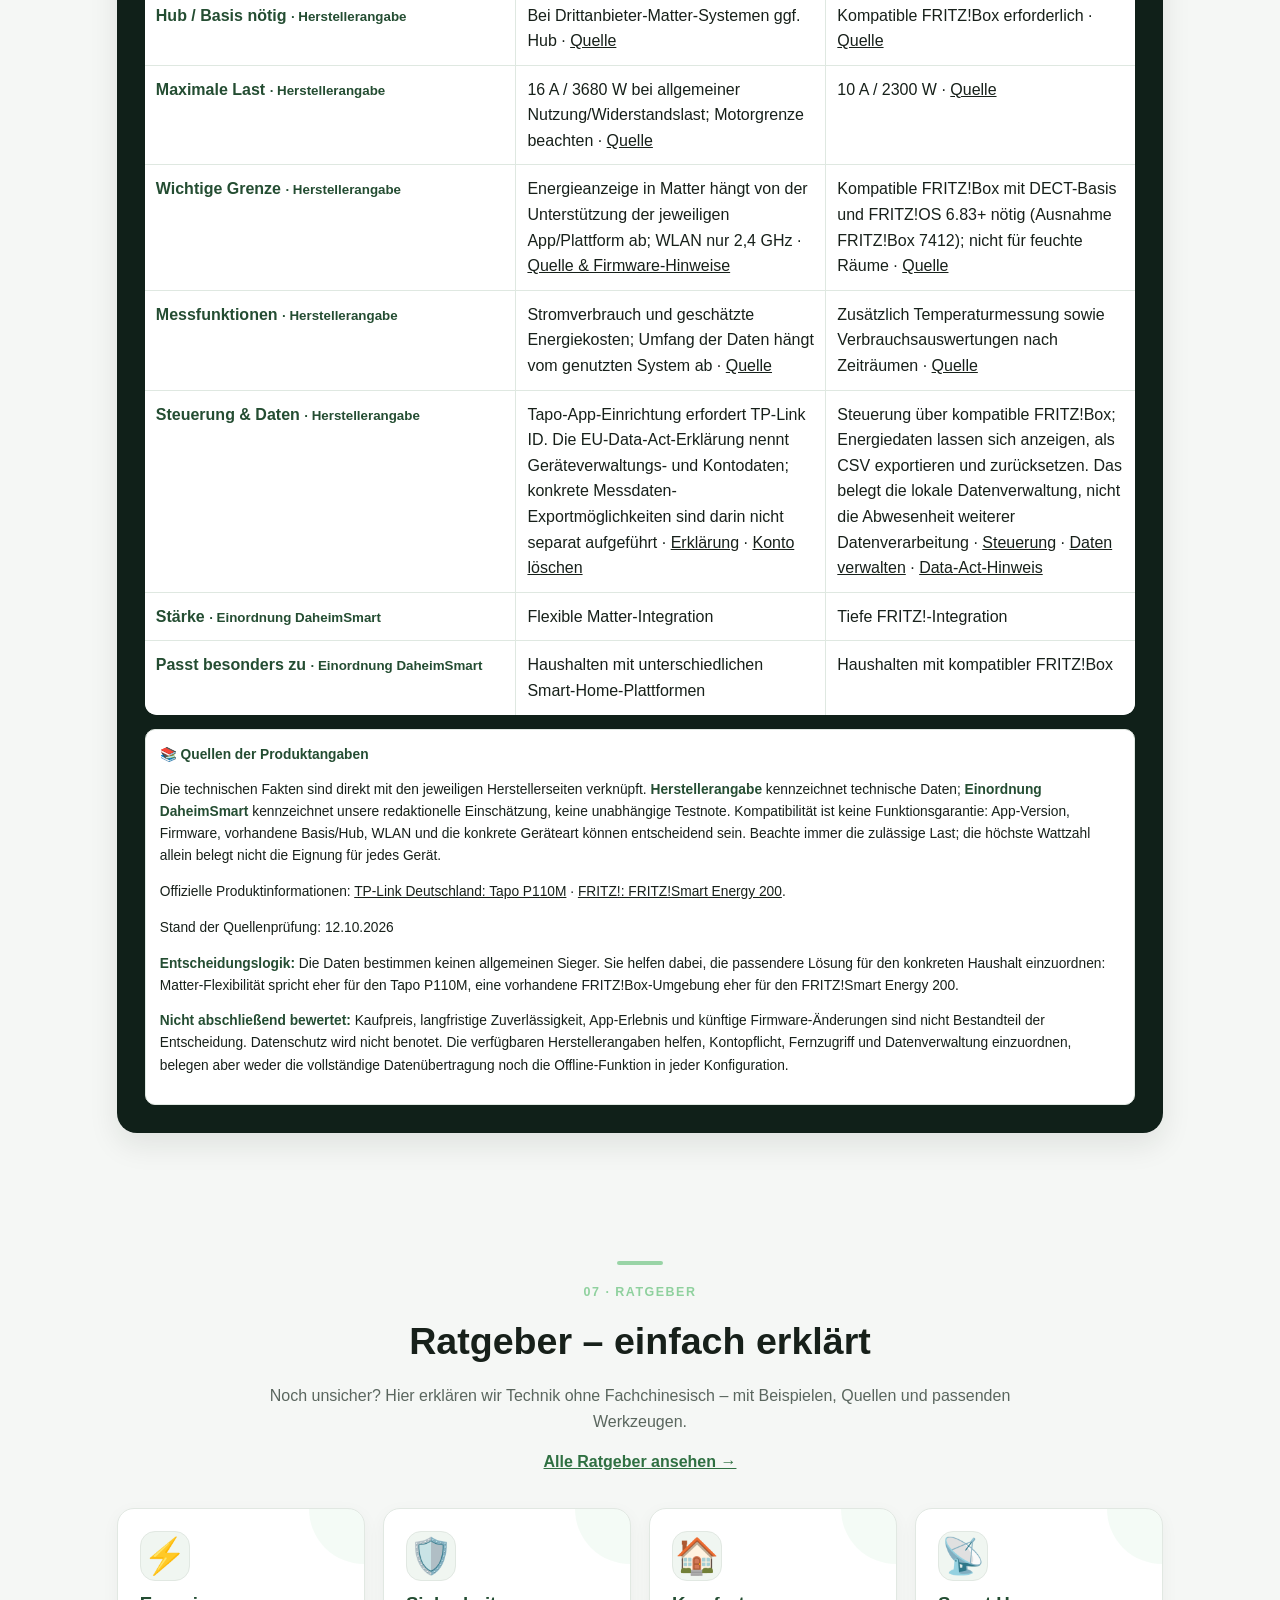
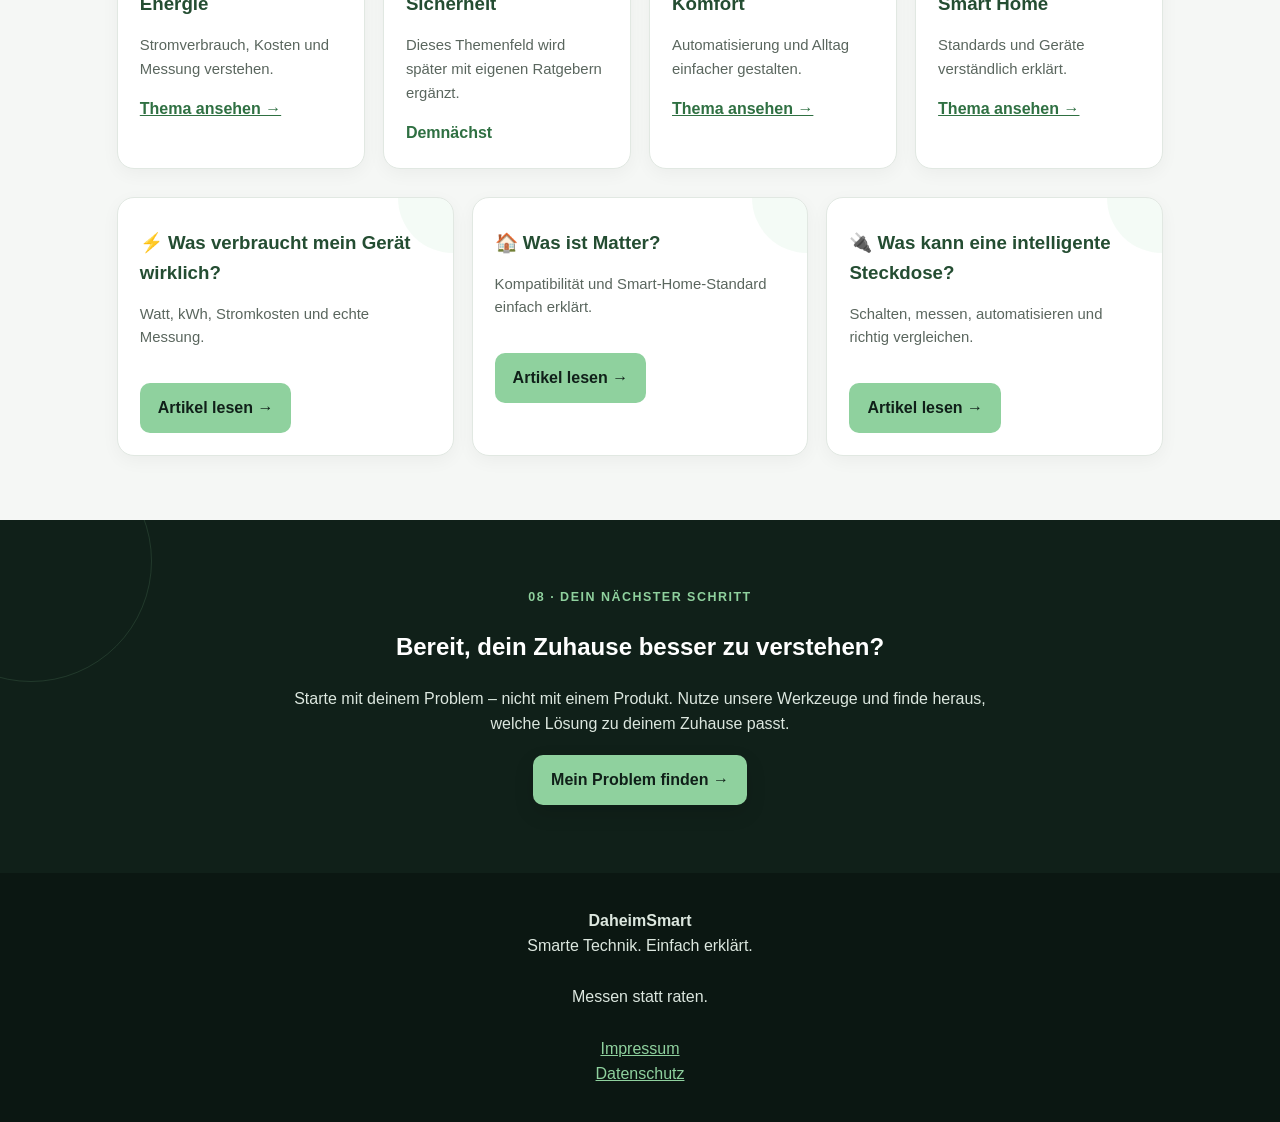
==== commit 6df69a3d: "Update homepage source review date" ====
--- a/index.html
+++ b/index.html
@@ -40,7 +40,7 @@
 <div class="calculator" id="rechner"><h3>⚡ Stromkosten berechnen</h3><p class="intro">Alle Werte sind veränderbar. Kein Login und keine Speicherung.</p><div class="form"><div><label for="power">Leistung des Geräts (Watt)</label><input id="power" type="number" min="0" step="1" value="100"></div><div><label for="hours">Stunden pro Tag</label><input id="hours" type="number" min="0" max="24" step="0.1" value="4"></div><div><label for="days">Tage pro Monat</label><input id="days" type="number" min="0" max="31" step="1" value="30"></div><div><label for="price">Strompreis (€/kWh)</label><input id="price" type="number" min="0" step="0.01" value="0.35"></div></div><div class="result" aria-live="polite"><div class="resultgrid"><div>Verbrauch / Monat<strong id="kwh">12,00 kWh</strong></div><div>Kosten / Monat<strong id="monthly">4,20 €</strong></div><div>Kosten / Jahr<strong id="yearly">50,40 €</strong></div><div>Kosten / 5 Jahre<strong id="fiveyear">252,00 €</strong></div></div></div><p class="notice">Hinweis: Rechnerische Näherung. Der tatsächliche Verbrauch kann je nach Gerät und Nutzung abweichen.</p></div>
 <div class="calculator" id="vergleich"><h3>⚖️ Zwei Geräte vergleichen</h3><p class="intro">Vergleiche zwei Geräte mit deinem Strompreis. Du kannst unterschiedliche tägliche Nutzungszeiten eingeben; Strompreis und Monatstage gelten für beide gleich.</p><p class="notice">Wichtig: Die Rechnung nutzt die eingegebene Leistung als vereinfachten Verbrauchsansatz. Wenn die Leistung nur ein Maximalwert ist oder das Gerät automatisch regelt, ist das Ergebnis eine Schätzung. Für eine bessere Entscheidung nutze möglichst gemessene Verbrauchswerte.</p><div class="form"><div><h4>Gerät A</h4><label for="deviceA">Name</label><input id="deviceA" value="Gerät A"><label for="powerA">Leistung (Watt)</label><input id="powerA" type="number" min="0" step="any" value="100"><label for="hoursA">Stunden pro Tag</label><input id="hoursA" type="number" min="0" max="24" step="0.1" value="4"></div><div><h4>Gerät B</h4><label for="deviceB">Name</label><input id="deviceB" value="Gerät B"><label for="powerB">Leistung (Watt)</label><input id="powerB" type="number" min="0" step="any" value="60"><label for="hoursB">Stunden pro Tag</label><input id="hoursB" type="number" min="0" max="24" step="0.1" value="4"></div><div><label for="compareDays">Tage pro Monat</label><input id="compareDays" type="number" min="0" max="31" step="1" value="30"></div><div><label for="comparePrice">Strompreis (€/kWh)</label><input id="comparePrice" type="number" min="0" step="0.01" value="0.35"></div></div><div class="result" aria-live="polite"><div class="table"><div class="head">Vergleich</div><div class="head" id="compareLabelA">Gerät A</div><div class="head" id="compareLabelB">Gerät B</div><div>Verbrauch / Monat</div><div id="compareKwhA">12,00 kWh</div><div id="compareKwhB">7,20 kWh</div><div>Kosten / Monat</div><div id="compareMonthlyA">4,20 €</div><div id="compareMonthlyB">2,52 €</div><div>Kosten / Jahr</div><div id="compareAnnualA">50,40 €</div><div id="compareAnnualB">30,24 €</div></div><p><strong id="compareDiffYear">20,16 €</strong> Unterschied pro Jahr · <strong id="compareDiffFive">100,80 €</strong> in 5 Jahren</p><p id="compareMessage">Gerät B ist bei diesen Annahmen günstiger.</p></div></div></section>
 <section class="section"><div class="eyebrow" style="text-align:center">05 · Vertrauen</div><h2>Messen statt raten. Vergleichen statt glauben.</h2><p class="lead">DaheimSmart zeigt dir, woher Informationen kommen, wann sie geprüft wurden und welche Grenzen eine Angabe hat.</p><div class="grid three"><article class="card"><span class="icon">📊</span><h3>Nachvollziehbare Daten</h3><p>Zahlen und technische Angaben werden verständlich erklärt.</p></article><article class="card"><span class="icon">📚</span><h3>Transparente Quellen</h3><p>Produktinformationen werden mit ihren Quellen nachvollziehbar gemacht.</p></article><article class="card"><span class="icon">⚖️</span><h3>Ehrliche Vergleiche</h3><p>Vorteile und Einschränkungen gehören gleichermaßen dazu.</p><p><strong>DaheimSmart empfiehlt nicht einfach das teuerste oder beliebteste Produkt.</strong> Entscheidend sind Daten, Kriterien und dein konkreter Bedarf.</p></article></div><div class="card" style="max-width:900px;margin:24px auto;text-align:center;background:#e9f4eb"><strong style="color:#244d32">Woher kommen die Angaben?</strong><br>Herstellerangaben, technische Daten und nachvollziehbare Berechnungen bilden die Grundlage unserer Vergleiche.<br><strong>Methode: Daten → Kriterien → Vergleich → Einschränkungen → Entscheidung</strong><br><span style="color:#5a665e">Quelle · Prüfdatum · Vorteile · Einschränkungen</span></div></section>
-<section class="section"><div class="compare"><div class="eyebrow" style="text-align:center">06 · Produktvergleich</div><h2>Ein Beispiel: Zwei Lösungen, ein Problem</h2><p class="lead">Zwei Geräte können dasselbe Problem lösen, aber unterschiedlich gut zu deinem Zuhause passen.</p><div class="table"><div class="head">Kriterium</div><div class="head">Tapo P110M</div><div class="head">FRITZ!Smart Energy 200</div><div>Technologie <small>· Herstellerangabe</small></div><div>WLAN + Matter · <a href="https://www.tp-link.com/de/home-networking/smart-plug/tapo-p110m/v1/" target="_blank" rel="noopener noreferrer">Quelle</a></div><div>DECT ULE · <a href="https://fritz.com/products/fritz-smart-energy-200-20003113" target="_blank" rel="noopener noreferrer">Quelle</a></div><div>Energieüberwachung <small>· Herstellerangabe</small></div><div>Ja · <a href="https://www.tp-link.com/de/home-networking/smart-plug/tapo-p110m/v1/" target="_blank" rel="noopener noreferrer">Quelle</a></div><div>Ja · <a href="https://fritz.com/products/fritz-smart-energy-200-20003113" target="_blank" rel="noopener noreferrer">Quelle</a></div><div>Kompatibilität <small>· Herstellerangabe</small></div><div>Matter, Apple Home, Alexa, Google Home · <a href="https://www.tp-link.com/de/home-networking/smart-plug/tapo-p110m/v1/" target="_blank" rel="noopener noreferrer">Quelle</a></div><div>FRITZ!Box / FRITZ!Smart Home · <a href="https://fritz.com/products/fritz-smart-energy-200-20003113" target="_blank" rel="noopener noreferrer">Quelle</a></div><div>Hub / Basis nötig <small>· Herstellerangabe</small></div><div>Bei Drittanbieter-Matter-Systemen ggf. Hub · <a href="https://www.tp-link.com/de/home-networking/smart-plug/tapo-p110m/v1/" target="_blank" rel="noopener noreferrer">Quelle</a></div><div>Kompatible FRITZ!Box erforderlich · <a href="https://fritz.com/products/fritz-smart-energy-200-20003113" target="_blank" rel="noopener noreferrer">Quelle</a></div><div>Maximale Last <small>· Herstellerangabe</small></div><div>16 A / 3680 W bei allgemeiner Nutzung/Widerstandslast; Motorgrenze beachten · <a href="https://www.tp-link.com/de/home-networking/smart-plug/tapo-p110m/v1/" target="_blank" rel="noopener noreferrer">Quelle</a></div><div>10 A / 2300 W · <a href="https://fritz.com/products/fritz-smart-energy-200-20003113" target="_blank" rel="noopener noreferrer">Quelle</a></div><div>Wichtige Grenze <small>· Herstellerangabe</small></div><div>Energieanzeige in Matter hängt von der Unterstützung der jeweiligen App/Plattform ab; WLAN nur 2,4 GHz · <a href="https://www.tp-link.com/de/support/download/tapo-p110m/v1/" target="_blank" rel="noopener noreferrer">Quelle & Firmware-Hinweise</a></div><div>Kompatible FRITZ!Box mit DECT-Basis und FRITZ!OS 6.83+ nötig (Ausnahme FRITZ!Box 7412); nicht für feuchte Räume · <a href="https://fritz.com/products/fritz-smart-energy-200-20003113" target="_blank" rel="noopener noreferrer">Quelle</a></div><div>Messfunktionen <small>· Herstellerangabe</small></div><div>Stromverbrauch und geschätzte Energiekosten; Umfang der Daten hängt vom genutzten System ab · <a href="https://www.tp-link.com/de/home-networking/smart-plug/tapo-p110m/v1/" target="_blank" rel="noopener noreferrer">Quelle</a></div><div>Zusätzlich Temperaturmessung sowie Verbrauchsauswertungen nach Zeiträumen · <a href="https://fritz.com/products/fritz-smart-energy-200-20003113" target="_blank" rel="noopener noreferrer">Quelle</a></div><div>Steuerung & Daten <small>· Herstellerangabe</small></div><div>Tapo-App-Einrichtung erfordert TP-Link ID. Die EU-Data-Act-Erklärung nennt Geräteverwaltungs- und Kontodaten; konkrete Messdaten-Exportmöglichkeiten sind darin nicht separat aufgeführt · <a href="https://www.tp-link.com/es/support/download/tapo-p110m/v1/" target="_blank" rel="noopener noreferrer">Erklärung</a> · <a href="https://account-delete.tplinkcloud.com/" target="_blank" rel="noopener noreferrer">Konto löschen</a></div><div>Steuerung über kompatible FRITZ!Box; Energiedaten lassen sich anzeigen, als CSV exportieren und zurücksetzen. Das belegt die lokale Datenverwaltung, nicht die Abwesenheit weiterer Datenverarbeitung · <a href="https://fritz.com/apps/knowledge-base/FRITZ-Box-5690-Pro/1311_Smart-Home-Gerate-uber-Internet-und-im-FRITZ-Heimnetz-schalten" target="_blank" rel="noopener noreferrer">Steuerung</a> · <a href="https://fritz.com/apps/knowledge-base/fritz-smart-energy-200/1405_energiedaten-speichern-und-zurucksetzen" target="_blank" rel="noopener noreferrer">Daten verwalten</a> · <a href="https://fritz.com/products/fritz-smart-energy-200-20003113" target="_blank" rel="noopener noreferrer">Data-Act-Hinweis</a></div><div>Stärke <small>· Einordnung DaheimSmart</small></div><div>Flexible Matter-Integration</div><div>Tiefe FRITZ!-Integration</div><div>Passt besonders zu <small>· Einordnung DaheimSmart</small></div><div>Haushalten mit unterschiedlichen Smart-Home-Plattformen</div><div>Haushalten mit kompatibler FRITZ!Box</div></div><div class="sources"><strong>📚 Quellen der Produktangaben</strong><p>Die technischen Fakten sind direkt mit den jeweiligen Herstellerseiten verknüpft. <strong>Herstellerangabe</strong> kennzeichnet technische Daten; <strong>Einordnung DaheimSmart</strong> kennzeichnet unsere redaktionelle Einschätzung, keine unabhängige Testnote. Kompatibilität ist keine Funktionsgarantie: App-Version, Firmware, vorhandene Basis/Hub, WLAN und die konkrete Geräteart können entscheidend sein. Beachte immer die zulässige Last; die höchste Wattzahl allein belegt nicht die Eignung für jedes Gerät.</p><p>Offizielle Produktinformationen: <a href="https://www.tp-link.com/de/home-networking/smart-plug/tapo-p110m/v1/" target="_blank" rel="noopener noreferrer">TP-Link Deutschland: Tapo P110M</a> · <a href="https://fritz.com/products/fritz-smart-energy-200-20003113" target="_blank" rel="noopener noreferrer">FRITZ!: FRITZ!Smart Energy 200</a>.</p><p>Stand der Quellenprüfung: 10.10.2026</p><p><strong>Entscheidungslogik:</strong> Die Daten bestimmen keinen allgemeinen Sieger. Sie helfen dabei, die passendere Lösung für den konkreten Haushalt einzuordnen: Matter-Flexibilität spricht eher für den Tapo P110M, eine vorhandene FRITZ!Box-Umgebung eher für den FRITZ!Smart Energy 200.</p><p><strong>Nicht abschließend bewertet:</strong> Kaufpreis, langfristige Zuverlässigkeit, App-Erlebnis und künftige Firmware-Änderungen sind nicht Bestandteil der Entscheidung. Datenschutz wird nicht benotet. Die verfügbaren Herstellerangaben helfen, Kontopflicht, Fernzugriff und Datenverwaltung einzuordnen, belegen aber weder die vollständige Datenübertragung noch die Offline-Funktion in jeder Konfiguration.</p></div></div></section>
+<section class="section"><div class="compare"><div class="eyebrow" style="text-align:center">06 · Produktvergleich</div><h2>Ein Beispiel: Zwei Lösungen, ein Problem</h2><p class="lead">Zwei Geräte können dasselbe Problem lösen, aber unterschiedlich gut zu deinem Zuhause passen.</p><div class="table"><div class="head">Kriterium</div><div class="head">Tapo P110M</div><div class="head">FRITZ!Smart Energy 200</div><div>Technologie <small>· Herstellerangabe</small></div><div>WLAN + Matter · <a href="https://www.tp-link.com/de/home-networking/smart-plug/tapo-p110m/v1/" target="_blank" rel="noopener noreferrer">Quelle</a></div><div>DECT ULE · <a href="https://fritz.com/products/fritz-smart-energy-200-20003113" target="_blank" rel="noopener noreferrer">Quelle</a></div><div>Energieüberwachung <small>· Herstellerangabe</small></div><div>Ja · <a href="https://www.tp-link.com/de/home-networking/smart-plug/tapo-p110m/v1/" target="_blank" rel="noopener noreferrer">Quelle</a></div><div>Ja · <a href="https://fritz.com/products/fritz-smart-energy-200-20003113" target="_blank" rel="noopener noreferrer">Quelle</a></div><div>Kompatibilität <small>· Herstellerangabe</small></div><div>Matter, Apple Home, Alexa, Google Home · <a href="https://www.tp-link.com/de/home-networking/smart-plug/tapo-p110m/v1/" target="_blank" rel="noopener noreferrer">Quelle</a></div><div>FRITZ!Box / FRITZ!Smart Home · <a href="https://fritz.com/products/fritz-smart-energy-200-20003113" target="_blank" rel="noopener noreferrer">Quelle</a></div><div>Hub / Basis nötig <small>· Herstellerangabe</small></div><div>Bei Drittanbieter-Matter-Systemen ggf. Hub · <a href="https://www.tp-link.com/de/home-networking/smart-plug/tapo-p110m/v1/" target="_blank" rel="noopener noreferrer">Quelle</a></div><div>Kompatible FRITZ!Box erforderlich · <a href="https://fritz.com/products/fritz-smart-energy-200-20003113" target="_blank" rel="noopener noreferrer">Quelle</a></div><div>Maximale Last <small>· Herstellerangabe</small></div><div>16 A / 3680 W bei allgemeiner Nutzung/Widerstandslast; Motorgrenze beachten · <a href="https://www.tp-link.com/de/home-networking/smart-plug/tapo-p110m/v1/" target="_blank" rel="noopener noreferrer">Quelle</a></div><div>10 A / 2300 W · <a href="https://fritz.com/products/fritz-smart-energy-200-20003113" target="_blank" rel="noopener noreferrer">Quelle</a></div><div>Wichtige Grenze <small>· Herstellerangabe</small></div><div>Energieanzeige in Matter hängt von der Unterstützung der jeweiligen App/Plattform ab; WLAN nur 2,4 GHz · <a href="https://www.tp-link.com/de/support/download/tapo-p110m/v1/" target="_blank" rel="noopener noreferrer">Quelle & Firmware-Hinweise</a></div><div>Kompatible FRITZ!Box mit DECT-Basis und FRITZ!OS 6.83+ nötig (Ausnahme FRITZ!Box 7412); nicht für feuchte Räume · <a href="https://fritz.com/products/fritz-smart-energy-200-20003113" target="_blank" rel="noopener noreferrer">Quelle</a></div><div>Messfunktionen <small>· Herstellerangabe</small></div><div>Stromverbrauch und geschätzte Energiekosten; Umfang der Daten hängt vom genutzten System ab · <a href="https://www.tp-link.com/de/home-networking/smart-plug/tapo-p110m/v1/" target="_blank" rel="noopener noreferrer">Quelle</a></div><div>Zusätzlich Temperaturmessung sowie Verbrauchsauswertungen nach Zeiträumen · <a href="https://fritz.com/products/fritz-smart-energy-200-20003113" target="_blank" rel="noopener noreferrer">Quelle</a></div><div>Steuerung & Daten <small>· Herstellerangabe</small></div><div>Tapo-App-Einrichtung erfordert TP-Link ID. Die EU-Data-Act-Erklärung nennt Geräteverwaltungs- und Kontodaten; konkrete Messdaten-Exportmöglichkeiten sind darin nicht separat aufgeführt · <a href="https://www.tp-link.com/de/support/download/tapo-p110m/v1/" target="_blank" rel="noopener noreferrer">Erklärung</a> · <a href="https://account-delete.tplinkcloud.com/" target="_blank" rel="noopener noreferrer">Konto löschen</a></div><div>Steuerung über kompatible FRITZ!Box; Energiedaten lassen sich anzeigen, als CSV exportieren und zurücksetzen. Das belegt die lokale Datenverwaltung, nicht die Abwesenheit weiterer Datenverarbeitung · <a href="https://fritz.com/apps/knowledge-base/FRITZ-Box-5690-Pro/1311_Smart-Home-Gerate-uber-Internet-und-im-FRITZ-Heimnetz-schalten" target="_blank" rel="noopener noreferrer">Steuerung</a> · <a href="https://fritz.com/apps/knowledge-base/fritz-smart-energy-200/1405_energiedaten-speichern-und-zurucksetzen" target="_blank" rel="noopener noreferrer">Daten verwalten</a> · <a href="https://fritz.com/products/fritz-smart-energy-200-20003113" target="_blank" rel="noopener noreferrer">Data-Act-Hinweis</a></div><div>Stärke <small>· Einordnung DaheimSmart</small></div><div>Flexible Matter-Integration</div><div>Tiefe FRITZ!-Integration</div><div>Passt besonders zu <small>· Einordnung DaheimSmart</small></div><div>Haushalten mit unterschiedlichen Smart-Home-Plattformen</div><div>Haushalten mit kompatibler FRITZ!Box</div></div><div class="sources"><strong>📚 Quellen der Produktangaben</strong><p>Die technischen Fakten sind direkt mit den jeweiligen Herstellerseiten verknüpft. <strong>Herstellerangabe</strong> kennzeichnet technische Daten; <strong>Einordnung DaheimSmart</strong> kennzeichnet unsere redaktionelle Einschätzung, keine unabhängige Testnote. Kompatibilität ist keine Funktionsgarantie: App-Version, Firmware, vorhandene Basis/Hub, WLAN und die konkrete Geräteart können entscheidend sein. Beachte immer die zulässige Last; die höchste Wattzahl allein belegt nicht die Eignung für jedes Gerät.</p><p>Offizielle Produktinformationen: <a href="https://www.tp-link.com/de/home-networking/smart-plug/tapo-p110m/v1/" target="_blank" rel="noopener noreferrer">TP-Link Deutschland: Tapo P110M</a> · <a href="https://fritz.com/products/fritz-smart-energy-200-20003113" target="_blank" rel="noopener noreferrer">FRITZ!: FRITZ!Smart Energy 200</a>.</p><p>Stand der Quellenprüfung: 12.10.2026</p><p><strong>Entscheidungslogik:</strong> Die Daten bestimmen keinen allgemeinen Sieger. Sie helfen dabei, die passendere Lösung für den konkreten Haushalt einzuordnen: Matter-Flexibilität spricht eher für den Tapo P110M, eine vorhandene FRITZ!Box-Umgebung eher für den FRITZ!Smart Energy 200.</p><p><strong>Nicht abschließend bewertet:</strong> Kaufpreis, langfristige Zuverlässigkeit, App-Erlebnis und künftige Firmware-Änderungen sind nicht Bestandteil der Entscheidung. Datenschutz wird nicht benotet. Die verfügbaren Herstellerangaben helfen, Kontopflicht, Fernzugriff und Datenverwaltung einzuordnen, belegen aber weder die vollständige Datenübertragung noch die Offline-Funktion in jeder Konfiguration.</p></div></div></section>
 <section class="section" id="ratgeber"><div class="eyebrow" style="text-align:center">07 · Ratgeber</div><h2>Ratgeber – einfach erklärt</h2><p class="lead">Noch unsicher? Hier erklären wir Technik ohne Fachchinesisch – mit Beispielen, Quellen und passenden Werkzeugen. <a class="link" href="ratgeber.html">Alle Ratgeber ansehen →</a></p><div class="grid four"><article class="card"><span class="icon">⚡</span><h3>Energie</h3><p>Stromverbrauch, Kosten und Messung verstehen.</p><a class="link" href="ratgeber.html#energie">Thema ansehen →</a></article><article class="card"><span class="icon">🛡️</span><h3>Sicherheit</h3><p>Dieses Themenfeld wird später mit eigenen Ratgebern ergänzt.</p><span class="link">Demnächst</span></article><article class="card"><span class="icon">🏠</span><h3>Komfort</h3><p>Automatisierung und Alltag einfacher gestalten.</p><a class="link" href="ratgeber.html#komfort">Thema ansehen →</a></article><article class="card"><span class="icon">📡</span><h3>Smart Home</h3><p>Standards und Geräte verständlich erklärt.</p><a class="link" href="ratgeber.html#smart-home">Thema ansehen →</a></article></div><div class="grid three" style="margin-top:28px"><article class="card"><h3>⚡ Was verbraucht mein Gerät wirklich?</h3><p>Watt, kWh, Stromkosten und echte Messung.</p><a class="btn" href="ratgeber-stromverbrauch.html">Artikel lesen →</a></article><article class="card"><h3>🏠 Was ist Matter?</h3><p>Kompatibilität und Smart-Home-Standard einfach erklärt.</p><a class="btn" href="ratgeber-matter.html">Artikel lesen →</a></article><article class="card"><h3>🔌 Was kann eine intelligente Steckdose?</h3><p>Schalten, messen, automatisieren und richtig vergleichen.</p><a class="btn" href="ratgeber-intelligente-steckdose.html">Artikel lesen →</a></article></div></section><section class="cta"><div class="eyebrow">08 · Dein nächster Schritt</div><h2>Bereit, dein Zuhause besser zu verstehen?</h2><p>Starte mit deinem Problem – nicht mit einem Produkt. Nutze unsere Werkzeuge und finde heraus, welche Lösung zu deinem Zuhause passt.</p><a class="btn" href="#loesungen">Mein Problem finden →</a></section>
 </main><footer><strong>DaheimSmart</strong><br>Smarte Technik. Einfach erklärt.<br><br>Messen statt raten.<br><br><a href="impressum.html">Impressum</a><br><a href="datenschutz.html">Datenschutz</a></footer>
 <script>
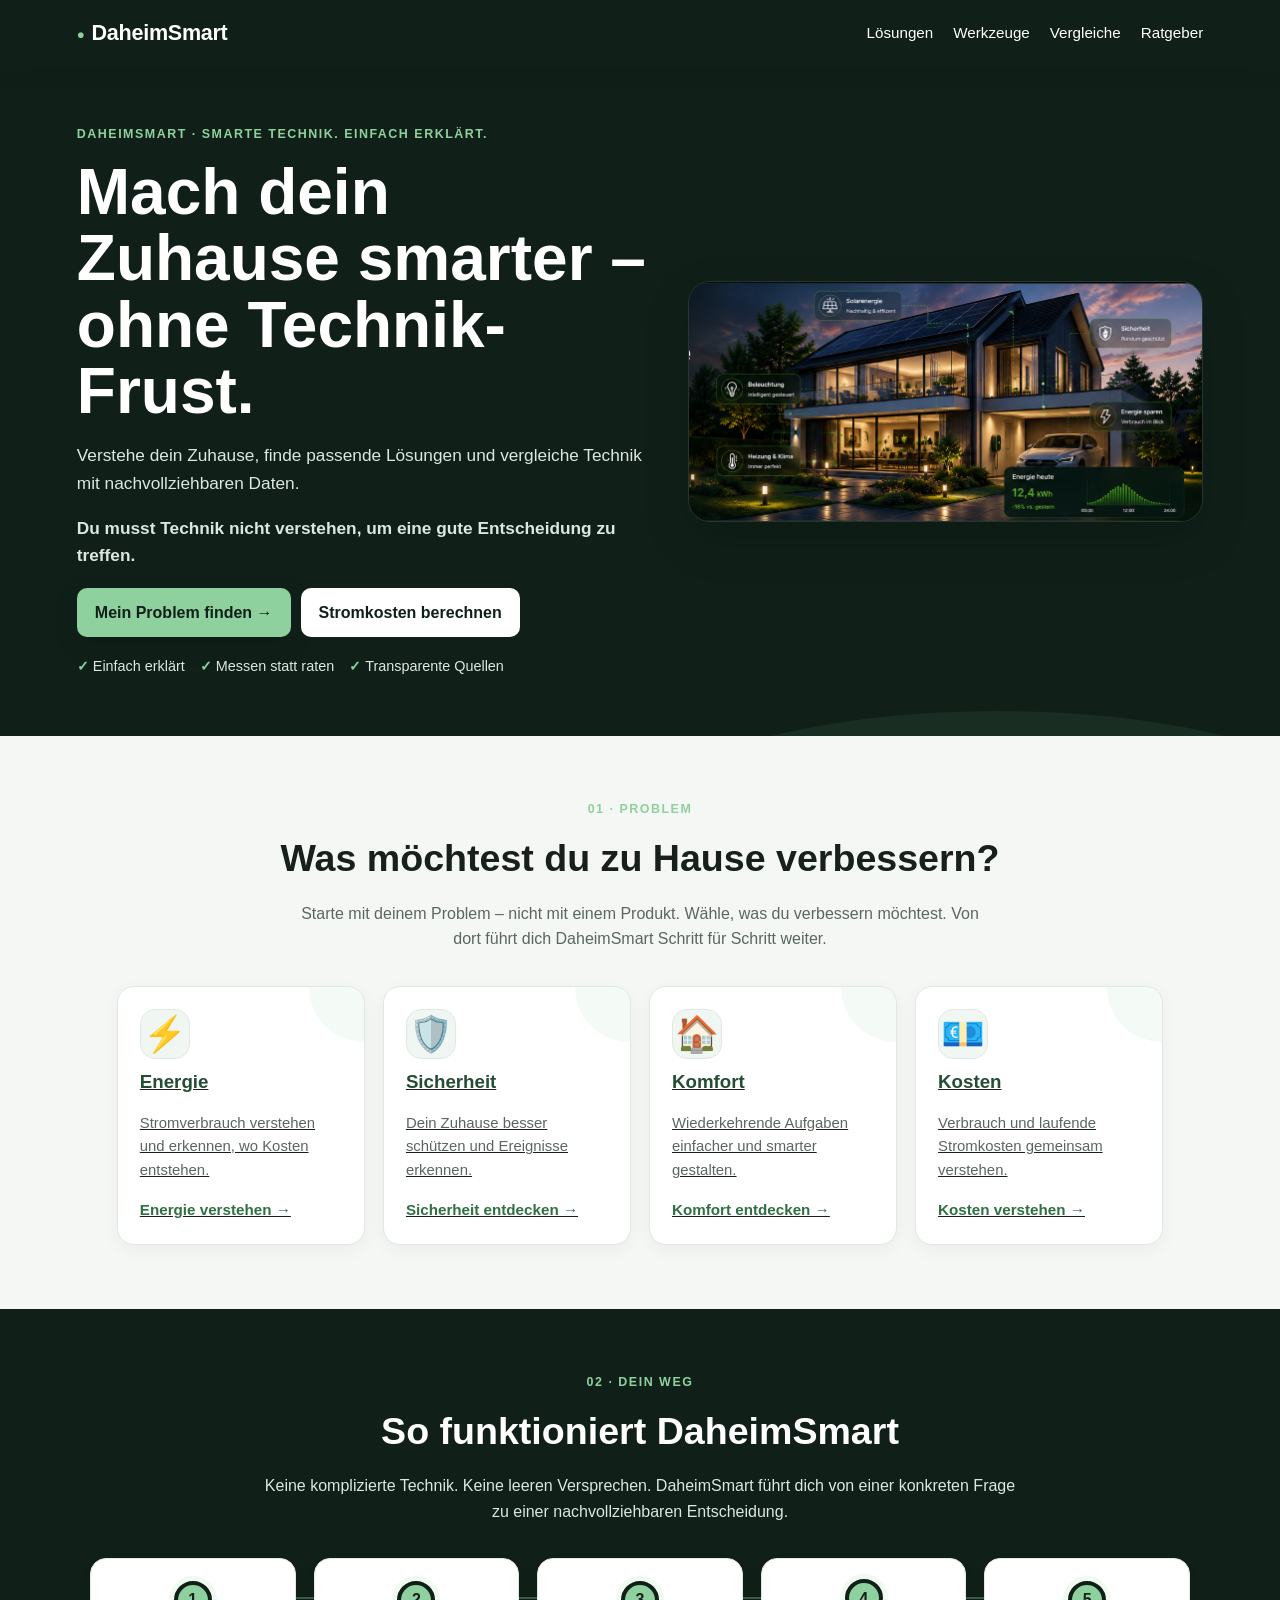
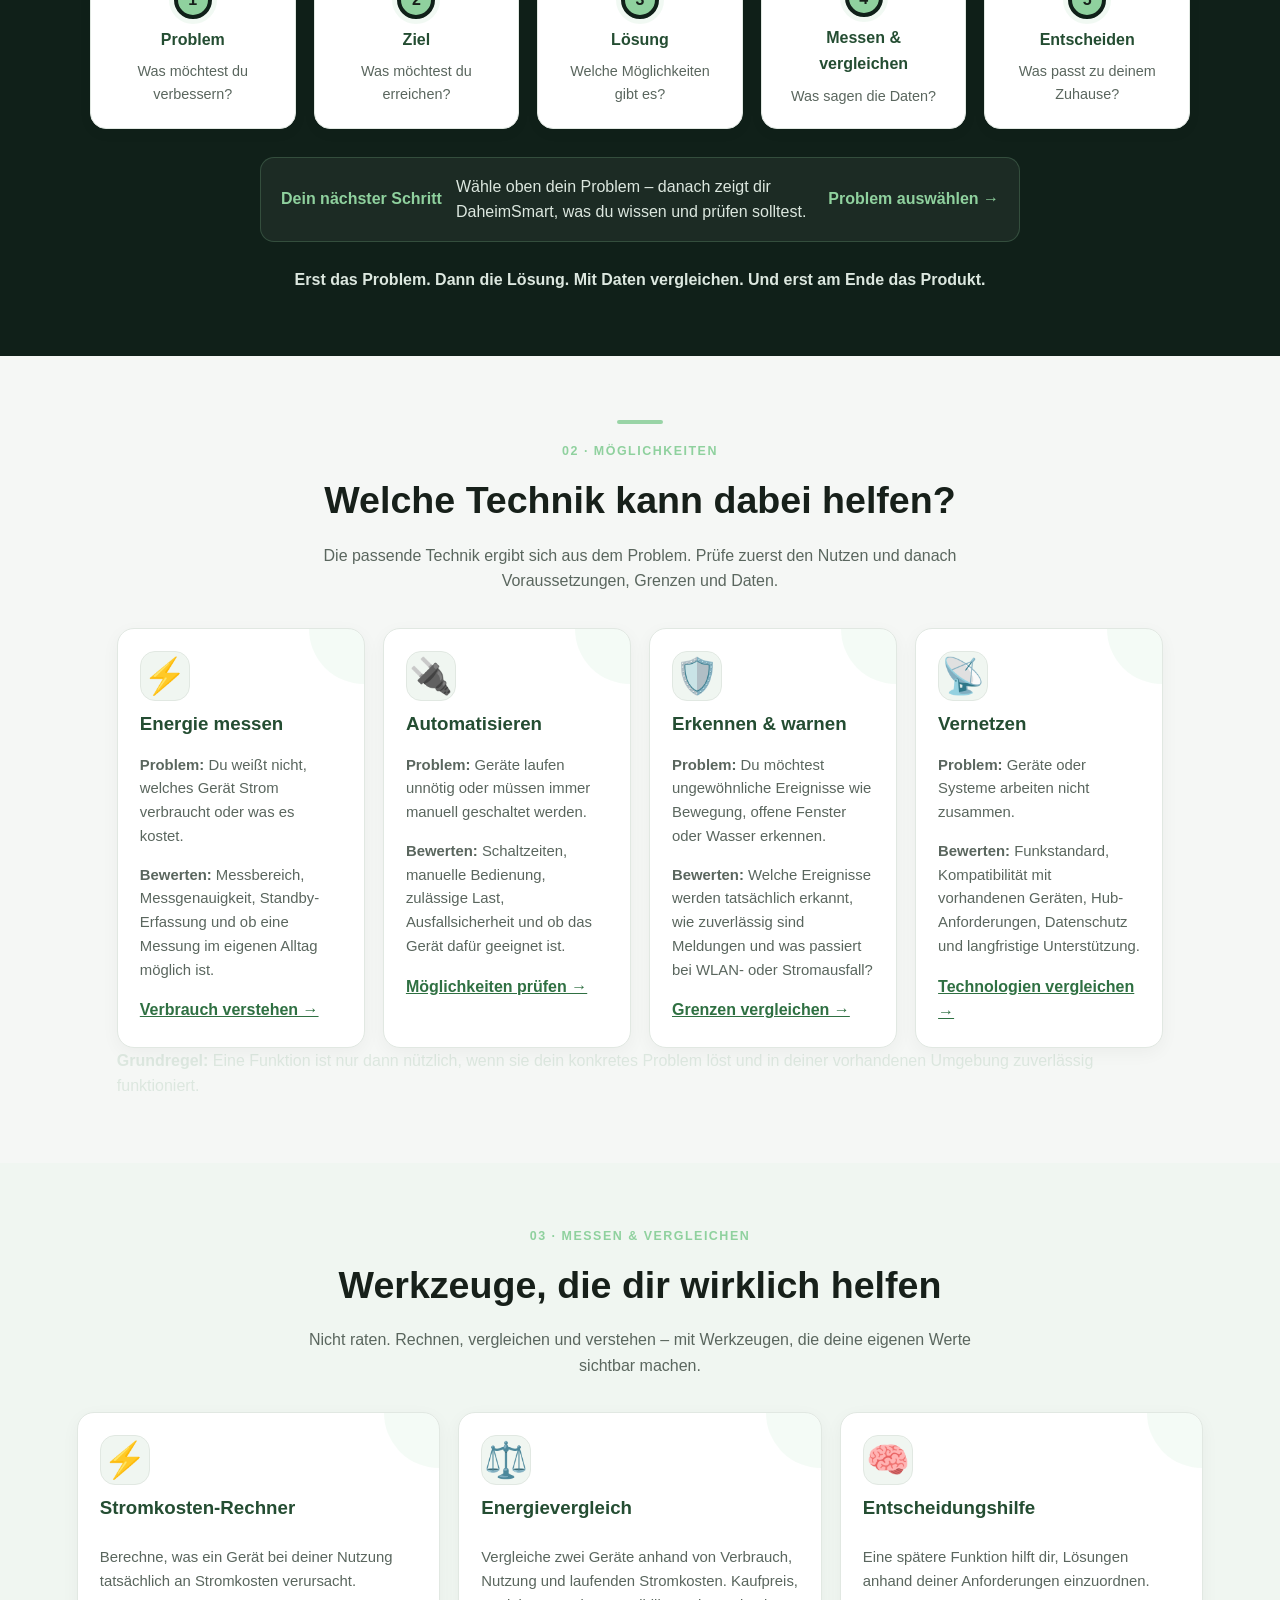
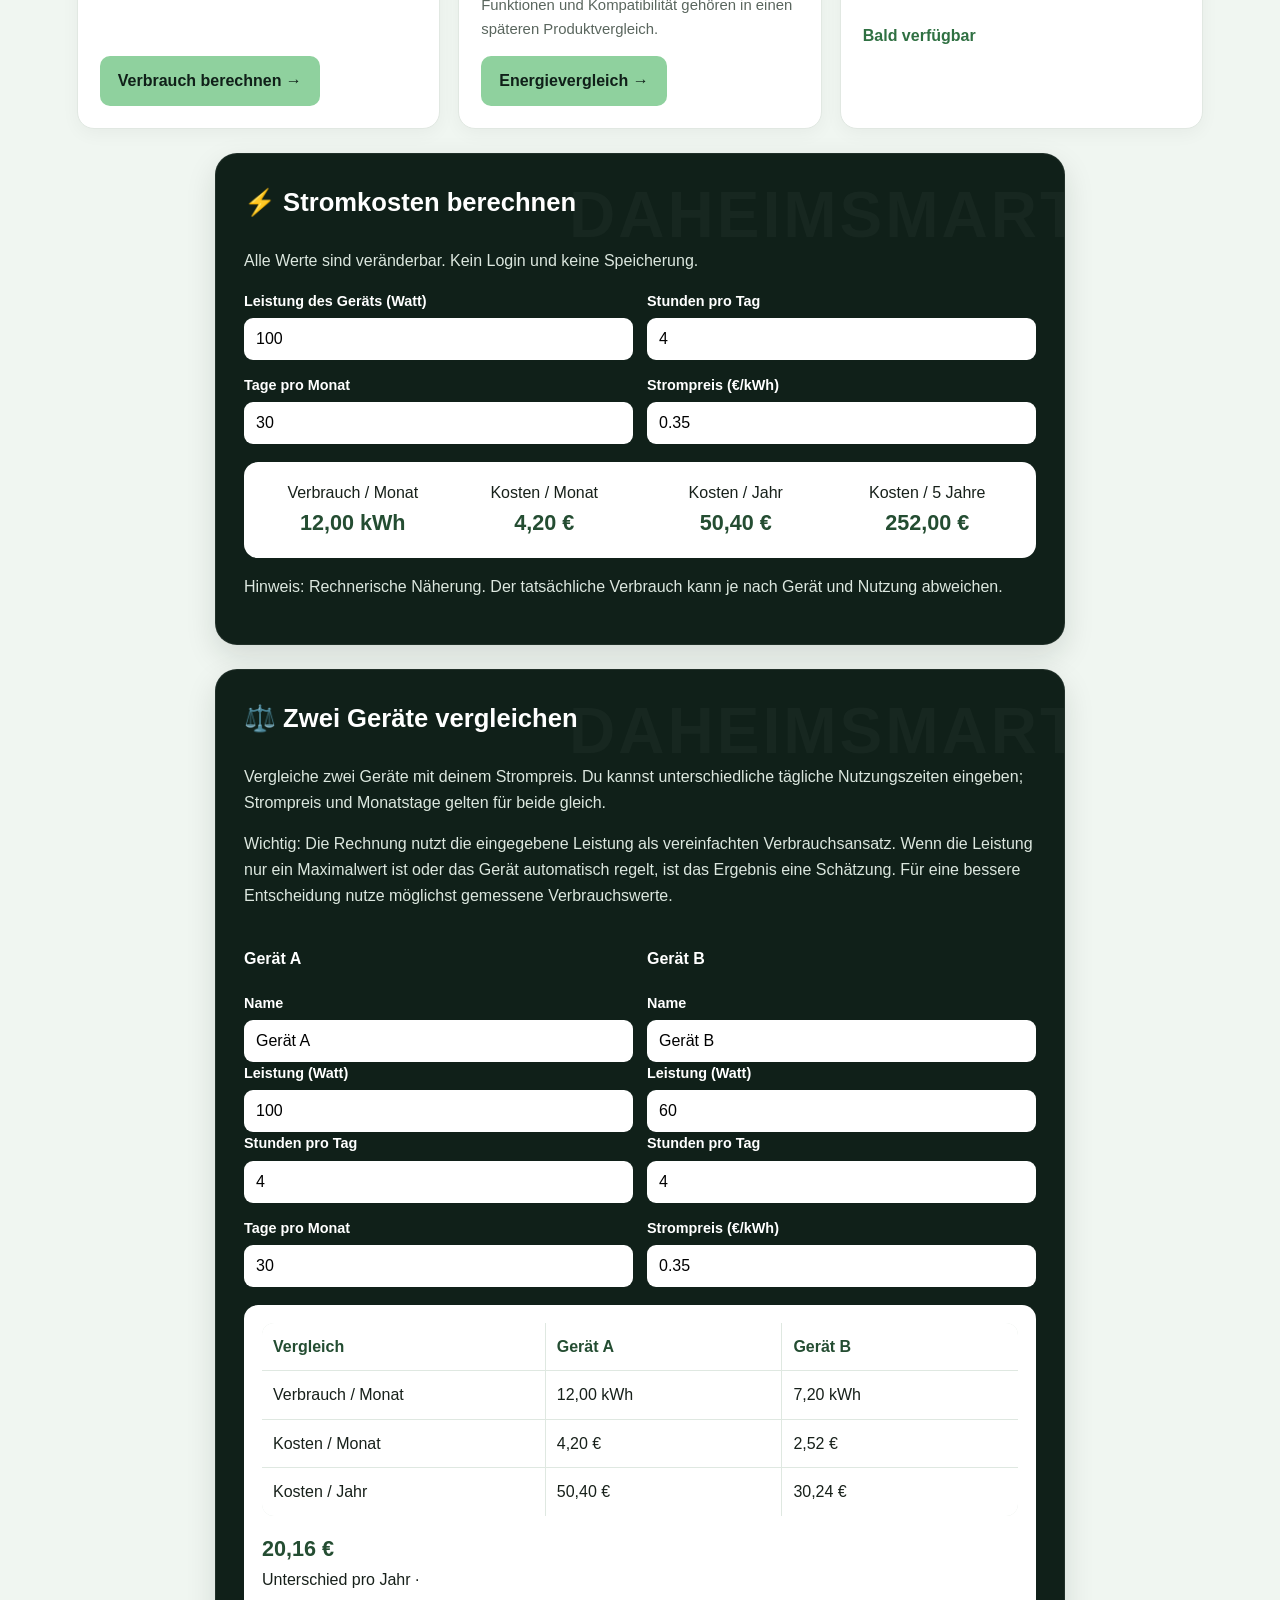
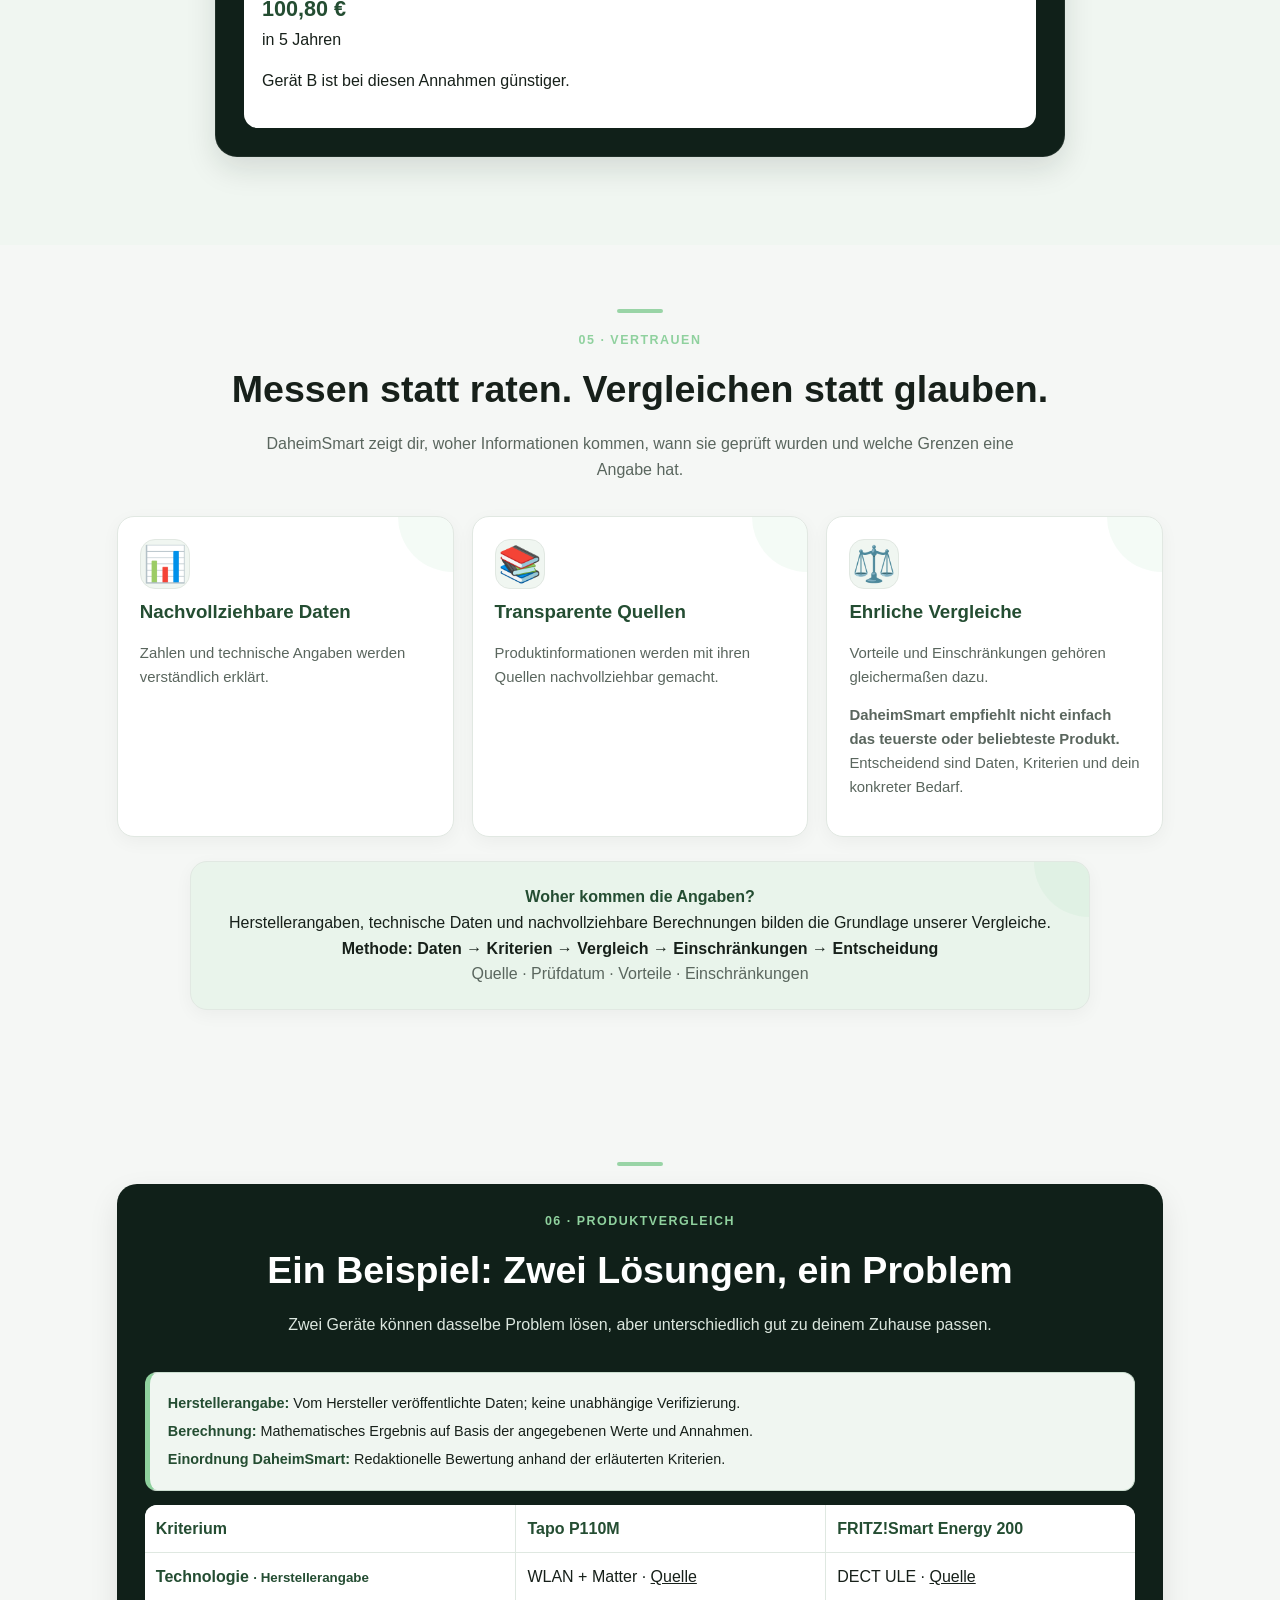
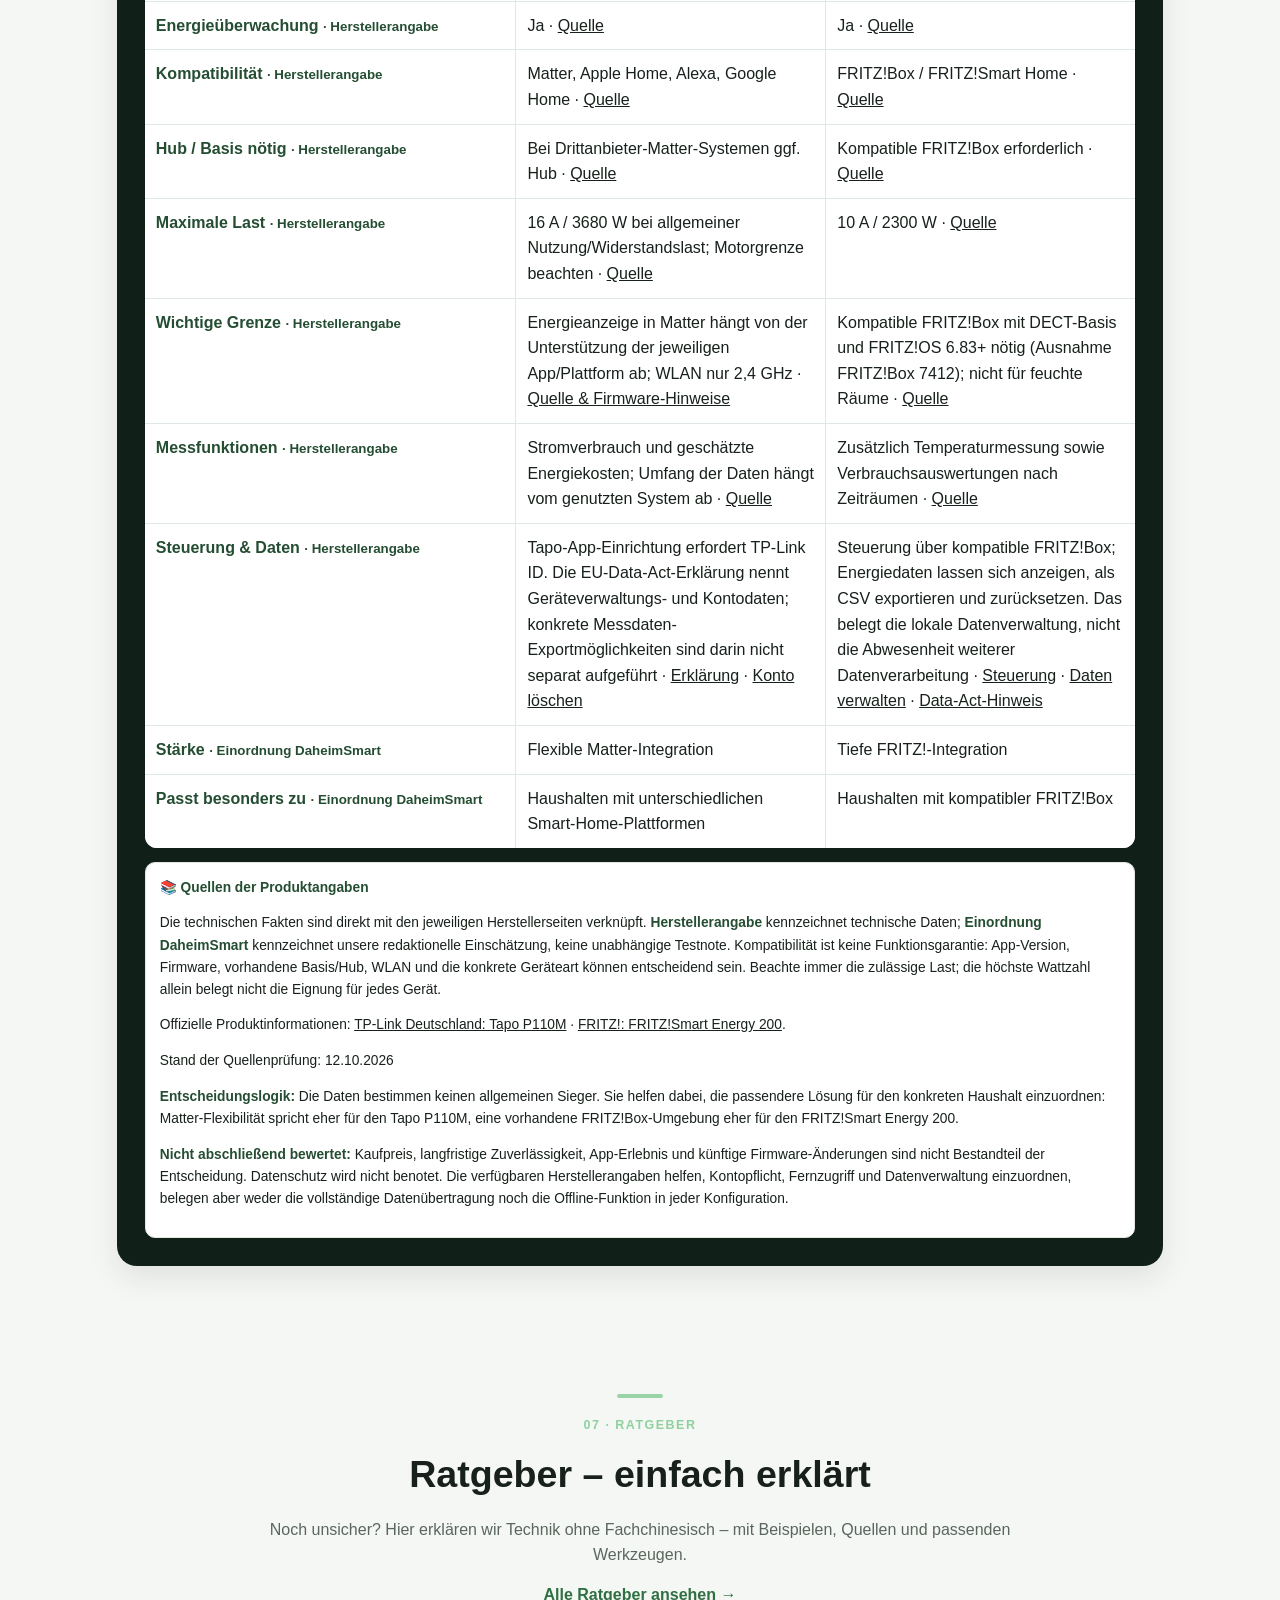
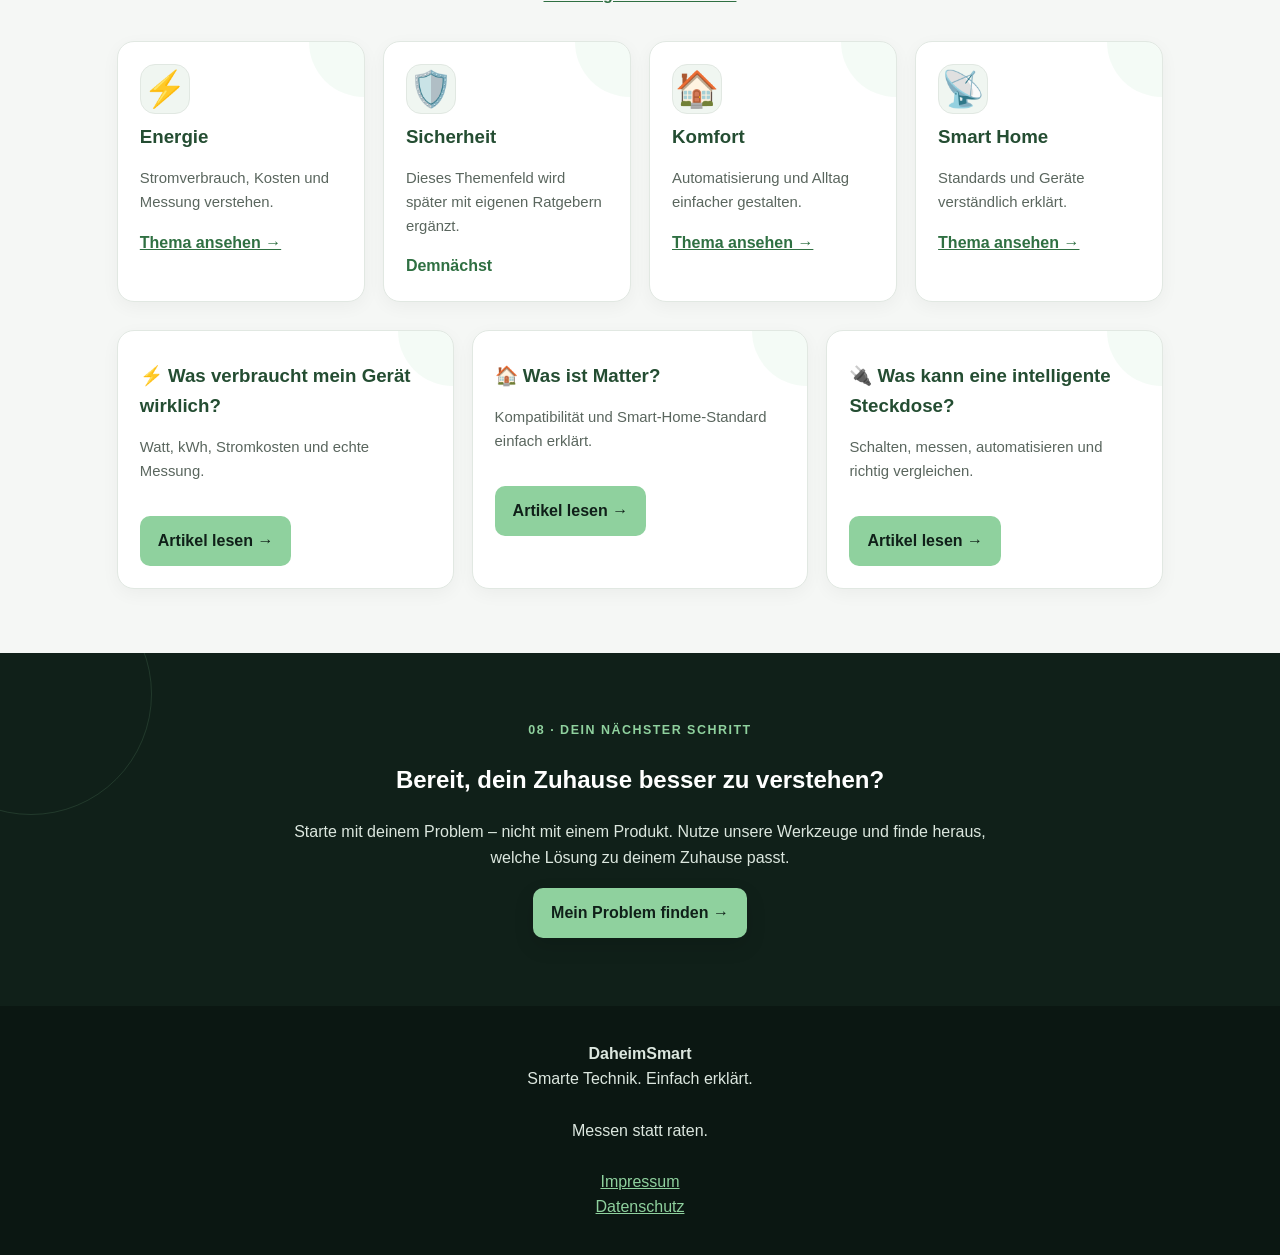
==== commit d4d5d8fc: "Add visible comparison legend for data categories" ====
--- a/index.html
+++ b/index.html
@@ -32,7 +32,7 @@
 .journey-next strong{color:#8fd19e}.journey-next span{color:#dce7df;flex:1 1 300px}.journey-next a{color:#8fd19e;font-weight:800;text-decoration:none;white-space:nowrap}.journey-next a:hover{text-decoration:underline}
 .tools>.lead{max-width:700px}
 @media(max-width:800px){.journey-next{align-items:flex-start}.journey-next a{width:100%}}
-</style></head><body><a class="skip" href="#main-content">Zum Inhalt springen</a><header><div class="logo">DaheimSmart</div><button class="menu-toggle" type="button" aria-expanded="false" aria-controls="main-nav" aria-label="Menü öffnen">☰</button><nav id="main-nav" aria-label="Hauptnavigation"><a href="#loesungen">Lösungen</a><a href="werkzeuge.html">Werkzeuge</a><a href="vergleiche.html">Vergleiche</a><a href="ratgeber.html">Ratgeber</a></nav></header><main id="main-content">
+.comparison-legend{margin:18px 0 14px;padding:14px 18px;background:#f0f6f1;color:#17201a;border:1px solid #cbded0;border-left:5px solid #8fd19e;border-radius:12px;font-size:.9rem}.comparison-legend p{margin:5px 0}.comparison-legend strong{color:#244d32}@media(max-width:800px){.comparison-legend{padding:12px;font-size:.88rem}}</style></head><body><a class="skip" href="#main-content">Zum Inhalt springen</a><header><div class="logo">DaheimSmart</div><button class="menu-toggle" type="button" aria-expanded="false" aria-controls="main-nav" aria-label="Menü öffnen">☰</button><nav id="main-nav" aria-label="Hauptnavigation"><a href="#loesungen">Lösungen</a><a href="werkzeuge.html">Werkzeuge</a><a href="vergleiche.html">Vergleiche</a><a href="ratgeber.html">Ratgeber</a></nav></header><main id="main-content">
 <section class="hero"><div><div class="eyebrow">DaheimSmart · Smarte Technik. Einfach erklärt.</div><h1>Mach dein Zuhause smarter – ohne Technik-Frust.</h1><p>Verstehe dein Zuhause, finde passende Lösungen und vergleiche Technik mit nachvollziehbaren Daten.</p><p class="hero-note">Du musst Technik nicht verstehen, um eine gute Entscheidung zu treffen.</p><div class="actions"><a class="btn" href="#loesungen">Mein Problem finden →</a><a class="btn alt" href="#rechner">Stromkosten berechnen</a></div><div class="ticks"><span>Einfach erklärt</span><span>Messen statt raten</span><span>Transparente Quellen</span></div></div><img src="daheimsmart-house-hero.png" alt="Modernes futuristisches Smart Home bei Abendlicht"></section>
 <section class="section" id="loesungen"><div class="eyebrow" style="text-align:center">01 · Problem</div><h2>Was möchtest du zu Hause verbessern?</h2><p class="lead">Starte mit deinem Problem – nicht mit einem Produkt. Wähle, was du verbessern möchtest. Von dort führt dich DaheimSmart Schritt für Schritt weiter.</p><div class="grid four"><a class="card" href="#rechner"><span class="icon">⚡</span><h3>Energie</h3><p>Stromverbrauch verstehen und erkennen, wo Kosten entstehen.</p><span class="link">Energie verstehen →</span></a><a class="card" href="ratgeber.html"><span class="icon">🛡️</span><h3>Sicherheit</h3><p>Dein Zuhause besser schützen und Ereignisse erkennen.</p><span class="link">Sicherheit entdecken →</span></a><a class="card" href="ratgeber.html#komfort"><span class="icon">🏠</span><h3>Komfort</h3><p>Wiederkehrende Aufgaben einfacher und smarter gestalten.</p><span class="link">Komfort entdecken →</span></a><a class="card" href="#rechner"><span class="icon">💶</span><h3>Kosten</h3><p>Verbrauch und laufende Stromkosten gemeinsam verstehen.</p><span class="link">Kosten verstehen →</span></a></div></section>
 <section class="section dark"><div class="eyebrow" style="text-align:center">02 · Dein Weg</div><h2>So funktioniert DaheimSmart</h2><p class="lead">Keine komplizierte Technik. Keine leeren Versprechen. DaheimSmart führt dich von einer konkreten Frage zu einer nachvollziehbaren Entscheidung.</p><div class="grid journey"><a class="step" href="#loesungen"><span class="num">1</span><strong>Problem</strong><span>Was möchtest du verbessern?</span></a><a class="step" href="#loesungen"><span class="num">2</span><strong>Ziel</strong><span>Was möchtest du erreichen?</span></a><a class="step" href="ratgeber.html"><span class="num">3</span><strong>Lösung</strong><span>Welche Möglichkeiten gibt es?</span></a><a class="step" href="werkzeuge.html"><span class="num">4</span><strong>Messen & vergleichen</strong><span>Was sagen die Daten?</span></a><a class="step" href="vergleiche.html"><span class="num">5</span><strong>Entscheiden</strong><span>Was passt zu deinem Zuhause?</span></a></div><div class="journey-next"><strong>Dein nächster Schritt</strong><span>Wähle oben dein Problem – danach zeigt dir DaheimSmart, was du wissen und prüfen solltest.</span><a href="#loesungen">Problem auswählen →</a></div><p class="principle">Erst das Problem. Dann die Lösung. Mit Daten vergleichen. Und erst am Ende das Produkt.</p></section>
@@ -40,7 +40,7 @@
 <div class="calculator" id="rechner"><h3>⚡ Stromkosten berechnen</h3><p class="intro">Alle Werte sind veränderbar. Kein Login und keine Speicherung.</p><div class="form"><div><label for="power">Leistung des Geräts (Watt)</label><input id="power" type="number" min="0" step="1" value="100"></div><div><label for="hours">Stunden pro Tag</label><input id="hours" type="number" min="0" max="24" step="0.1" value="4"></div><div><label for="days">Tage pro Monat</label><input id="days" type="number" min="0" max="31" step="1" value="30"></div><div><label for="price">Strompreis (€/kWh)</label><input id="price" type="number" min="0" step="0.01" value="0.35"></div></div><div class="result" aria-live="polite"><div class="resultgrid"><div>Verbrauch / Monat<strong id="kwh">12,00 kWh</strong></div><div>Kosten / Monat<strong id="monthly">4,20 €</strong></div><div>Kosten / Jahr<strong id="yearly">50,40 €</strong></div><div>Kosten / 5 Jahre<strong id="fiveyear">252,00 €</strong></div></div></div><p class="notice">Hinweis: Rechnerische Näherung. Der tatsächliche Verbrauch kann je nach Gerät und Nutzung abweichen.</p></div>
 <div class="calculator" id="vergleich"><h3>⚖️ Zwei Geräte vergleichen</h3><p class="intro">Vergleiche zwei Geräte mit deinem Strompreis. Du kannst unterschiedliche tägliche Nutzungszeiten eingeben; Strompreis und Monatstage gelten für beide gleich.</p><p class="notice">Wichtig: Die Rechnung nutzt die eingegebene Leistung als vereinfachten Verbrauchsansatz. Wenn die Leistung nur ein Maximalwert ist oder das Gerät automatisch regelt, ist das Ergebnis eine Schätzung. Für eine bessere Entscheidung nutze möglichst gemessene Verbrauchswerte.</p><div class="form"><div><h4>Gerät A</h4><label for="deviceA">Name</label><input id="deviceA" value="Gerät A"><label for="powerA">Leistung (Watt)</label><input id="powerA" type="number" min="0" step="any" value="100"><label for="hoursA">Stunden pro Tag</label><input id="hoursA" type="number" min="0" max="24" step="0.1" value="4"></div><div><h4>Gerät B</h4><label for="deviceB">Name</label><input id="deviceB" value="Gerät B"><label for="powerB">Leistung (Watt)</label><input id="powerB" type="number" min="0" step="any" value="60"><label for="hoursB">Stunden pro Tag</label><input id="hoursB" type="number" min="0" max="24" step="0.1" value="4"></div><div><label for="compareDays">Tage pro Monat</label><input id="compareDays" type="number" min="0" max="31" step="1" value="30"></div><div><label for="comparePrice">Strompreis (€/kWh)</label><input id="comparePrice" type="number" min="0" step="0.01" value="0.35"></div></div><div class="result" aria-live="polite"><div class="table"><div class="head">Vergleich</div><div class="head" id="compareLabelA">Gerät A</div><div class="head" id="compareLabelB">Gerät B</div><div>Verbrauch / Monat</div><div id="compareKwhA">12,00 kWh</div><div id="compareKwhB">7,20 kWh</div><div>Kosten / Monat</div><div id="compareMonthlyA">4,20 €</div><div id="compareMonthlyB">2,52 €</div><div>Kosten / Jahr</div><div id="compareAnnualA">50,40 €</div><div id="compareAnnualB">30,24 €</div></div><p><strong id="compareDiffYear">20,16 €</strong> Unterschied pro Jahr · <strong id="compareDiffFive">100,80 €</strong> in 5 Jahren</p><p id="compareMessage">Gerät B ist bei diesen Annahmen günstiger.</p></div></div></section>
 <section class="section"><div class="eyebrow" style="text-align:center">05 · Vertrauen</div><h2>Messen statt raten. Vergleichen statt glauben.</h2><p class="lead">DaheimSmart zeigt dir, woher Informationen kommen, wann sie geprüft wurden und welche Grenzen eine Angabe hat.</p><div class="grid three"><article class="card"><span class="icon">📊</span><h3>Nachvollziehbare Daten</h3><p>Zahlen und technische Angaben werden verständlich erklärt.</p></article><article class="card"><span class="icon">📚</span><h3>Transparente Quellen</h3><p>Produktinformationen werden mit ihren Quellen nachvollziehbar gemacht.</p></article><article class="card"><span class="icon">⚖️</span><h3>Ehrliche Vergleiche</h3><p>Vorteile und Einschränkungen gehören gleichermaßen dazu.</p><p><strong>DaheimSmart empfiehlt nicht einfach das teuerste oder beliebteste Produkt.</strong> Entscheidend sind Daten, Kriterien und dein konkreter Bedarf.</p></article></div><div class="card" style="max-width:900px;margin:24px auto;text-align:center;background:#e9f4eb"><strong style="color:#244d32">Woher kommen die Angaben?</strong><br>Herstellerangaben, technische Daten und nachvollziehbare Berechnungen bilden die Grundlage unserer Vergleiche.<br><strong>Methode: Daten → Kriterien → Vergleich → Einschränkungen → Entscheidung</strong><br><span style="color:#5a665e">Quelle · Prüfdatum · Vorteile · Einschränkungen</span></div></section>
-<section class="section"><div class="compare"><div class="eyebrow" style="text-align:center">06 · Produktvergleich</div><h2>Ein Beispiel: Zwei Lösungen, ein Problem</h2><p class="lead">Zwei Geräte können dasselbe Problem lösen, aber unterschiedlich gut zu deinem Zuhause passen.</p><div class="table"><div class="head">Kriterium</div><div class="head">Tapo P110M</div><div class="head">FRITZ!Smart Energy 200</div><div>Technologie <small>· Herstellerangabe</small></div><div>WLAN + Matter · <a href="https://www.tp-link.com/de/home-networking/smart-plug/tapo-p110m/v1/" target="_blank" rel="noopener noreferrer">Quelle</a></div><div>DECT ULE · <a href="https://fritz.com/products/fritz-smart-energy-200-20003113" target="_blank" rel="noopener noreferrer">Quelle</a></div><div>Energieüberwachung <small>· Herstellerangabe</small></div><div>Ja · <a href="https://www.tp-link.com/de/home-networking/smart-plug/tapo-p110m/v1/" target="_blank" rel="noopener noreferrer">Quelle</a></div><div>Ja · <a href="https://fritz.com/products/fritz-smart-energy-200-20003113" target="_blank" rel="noopener noreferrer">Quelle</a></div><div>Kompatibilität <small>· Herstellerangabe</small></div><div>Matter, Apple Home, Alexa, Google Home · <a href="https://www.tp-link.com/de/home-networking/smart-plug/tapo-p110m/v1/" target="_blank" rel="noopener noreferrer">Quelle</a></div><div>FRITZ!Box / FRITZ!Smart Home · <a href="https://fritz.com/products/fritz-smart-energy-200-20003113" target="_blank" rel="noopener noreferrer">Quelle</a></div><div>Hub / Basis nötig <small>· Herstellerangabe</small></div><div>Bei Drittanbieter-Matter-Systemen ggf. Hub · <a href="https://www.tp-link.com/de/home-networking/smart-plug/tapo-p110m/v1/" target="_blank" rel="noopener noreferrer">Quelle</a></div><div>Kompatible FRITZ!Box erforderlich · <a href="https://fritz.com/products/fritz-smart-energy-200-20003113" target="_blank" rel="noopener noreferrer">Quelle</a></div><div>Maximale Last <small>· Herstellerangabe</small></div><div>16 A / 3680 W bei allgemeiner Nutzung/Widerstandslast; Motorgrenze beachten · <a href="https://www.tp-link.com/de/home-networking/smart-plug/tapo-p110m/v1/" target="_blank" rel="noopener noreferrer">Quelle</a></div><div>10 A / 2300 W · <a href="https://fritz.com/products/fritz-smart-energy-200-20003113" target="_blank" rel="noopener noreferrer">Quelle</a></div><div>Wichtige Grenze <small>· Herstellerangabe</small></div><div>Energieanzeige in Matter hängt von der Unterstützung der jeweiligen App/Plattform ab; WLAN nur 2,4 GHz · <a href="https://www.tp-link.com/de/support/download/tapo-p110m/v1/" target="_blank" rel="noopener noreferrer">Quelle & Firmware-Hinweise</a></div><div>Kompatible FRITZ!Box mit DECT-Basis und FRITZ!OS 6.83+ nötig (Ausnahme FRITZ!Box 7412); nicht für feuchte Räume · <a href="https://fritz.com/products/fritz-smart-energy-200-20003113" target="_blank" rel="noopener noreferrer">Quelle</a></div><div>Messfunktionen <small>· Herstellerangabe</small></div><div>Stromverbrauch und geschätzte Energiekosten; Umfang der Daten hängt vom genutzten System ab · <a href="https://www.tp-link.com/de/home-networking/smart-plug/tapo-p110m/v1/" target="_blank" rel="noopener noreferrer">Quelle</a></div><div>Zusätzlich Temperaturmessung sowie Verbrauchsauswertungen nach Zeiträumen · <a href="https://fritz.com/products/fritz-smart-energy-200-20003113" target="_blank" rel="noopener noreferrer">Quelle</a></div><div>Steuerung & Daten <small>· Herstellerangabe</small></div><div>Tapo-App-Einrichtung erfordert TP-Link ID. Die EU-Data-Act-Erklärung nennt Geräteverwaltungs- und Kontodaten; konkrete Messdaten-Exportmöglichkeiten sind darin nicht separat aufgeführt · <a href="https://www.tp-link.com/de/support/download/tapo-p110m/v1/" target="_blank" rel="noopener noreferrer">Erklärung</a> · <a href="https://account-delete.tplinkcloud.com/" target="_blank" rel="noopener noreferrer">Konto löschen</a></div><div>Steuerung über kompatible FRITZ!Box; Energiedaten lassen sich anzeigen, als CSV exportieren und zurücksetzen. Das belegt die lokale Datenverwaltung, nicht die Abwesenheit weiterer Datenverarbeitung · <a href="https://fritz.com/apps/knowledge-base/FRITZ-Box-5690-Pro/1311_Smart-Home-Gerate-uber-Internet-und-im-FRITZ-Heimnetz-schalten" target="_blank" rel="noopener noreferrer">Steuerung</a> · <a href="https://fritz.com/apps/knowledge-base/fritz-smart-energy-200/1405_energiedaten-speichern-und-zurucksetzen" target="_blank" rel="noopener noreferrer">Daten verwalten</a> · <a href="https://fritz.com/products/fritz-smart-energy-200-20003113" target="_blank" rel="noopener noreferrer">Data-Act-Hinweis</a></div><div>Stärke <small>· Einordnung DaheimSmart</small></div><div>Flexible Matter-Integration</div><div>Tiefe FRITZ!-Integration</div><div>Passt besonders zu <small>· Einordnung DaheimSmart</small></div><div>Haushalten mit unterschiedlichen Smart-Home-Plattformen</div><div>Haushalten mit kompatibler FRITZ!Box</div></div><div class="sources"><strong>📚 Quellen der Produktangaben</strong><p>Die technischen Fakten sind direkt mit den jeweiligen Herstellerseiten verknüpft. <strong>Herstellerangabe</strong> kennzeichnet technische Daten; <strong>Einordnung DaheimSmart</strong> kennzeichnet unsere redaktionelle Einschätzung, keine unabhängige Testnote. Kompatibilität ist keine Funktionsgarantie: App-Version, Firmware, vorhandene Basis/Hub, WLAN und die konkrete Geräteart können entscheidend sein. Beachte immer die zulässige Last; die höchste Wattzahl allein belegt nicht die Eignung für jedes Gerät.</p><p>Offizielle Produktinformationen: <a href="https://www.tp-link.com/de/home-networking/smart-plug/tapo-p110m/v1/" target="_blank" rel="noopener noreferrer">TP-Link Deutschland: Tapo P110M</a> · <a href="https://fritz.com/products/fritz-smart-energy-200-20003113" target="_blank" rel="noopener noreferrer">FRITZ!: FRITZ!Smart Energy 200</a>.</p><p>Stand der Quellenprüfung: 12.10.2026</p><p><strong>Entscheidungslogik:</strong> Die Daten bestimmen keinen allgemeinen Sieger. Sie helfen dabei, die passendere Lösung für den konkreten Haushalt einzuordnen: Matter-Flexibilität spricht eher für den Tapo P110M, eine vorhandene FRITZ!Box-Umgebung eher für den FRITZ!Smart Energy 200.</p><p><strong>Nicht abschließend bewertet:</strong> Kaufpreis, langfristige Zuverlässigkeit, App-Erlebnis und künftige Firmware-Änderungen sind nicht Bestandteil der Entscheidung. Datenschutz wird nicht benotet. Die verfügbaren Herstellerangaben helfen, Kontopflicht, Fernzugriff und Datenverwaltung einzuordnen, belegen aber weder die vollständige Datenübertragung noch die Offline-Funktion in jeder Konfiguration.</p></div></div></section>
+<section class="section"><div class="compare"><div class="eyebrow" style="text-align:center">06 · Produktvergleich</div><h2>Ein Beispiel: Zwei Lösungen, ein Problem</h2><p class="lead">Zwei Geräte können dasselbe Problem lösen, aber unterschiedlich gut zu deinem Zuhause passen.</p><div class="comparison-legend" aria-label="Legende zur Einordnung der Angaben"><p><strong>Herstellerangabe:</strong> Vom Hersteller veröffentlichte Daten; keine unabhängige Verifizierung.</p><p><strong>Berechnung:</strong> Mathematisches Ergebnis auf Basis der angegebenen Werte und Annahmen.</p><p><strong>Einordnung DaheimSmart:</strong> Redaktionelle Bewertung anhand der erläuterten Kriterien.</p></div><div class="table"><div class="head">Kriterium</div><div class="head">Tapo P110M</div><div class="head">FRITZ!Smart Energy 200</div><div>Technologie <small>· Herstellerangabe</small></div><div>WLAN + Matter · <a href="https://www.tp-link.com/de/home-networking/smart-plug/tapo-p110m/v1/" target="_blank" rel="noopener noreferrer">Quelle</a></div><div>DECT ULE · <a href="https://fritz.com/products/fritz-smart-energy-200-20003113" target="_blank" rel="noopener noreferrer">Quelle</a></div><div>Energieüberwachung <small>· Herstellerangabe</small></div><div>Ja · <a href="https://www.tp-link.com/de/home-networking/smart-plug/tapo-p110m/v1/" target="_blank" rel="noopener noreferrer">Quelle</a></div><div>Ja · <a href="https://fritz.com/products/fritz-smart-energy-200-20003113" target="_blank" rel="noopener noreferrer">Quelle</a></div><div>Kompatibilität <small>· Herstellerangabe</small></div><div>Matter, Apple Home, Alexa, Google Home · <a href="https://www.tp-link.com/de/home-networking/smart-plug/tapo-p110m/v1/" target="_blank" rel="noopener noreferrer">Quelle</a></div><div>FRITZ!Box / FRITZ!Smart Home · <a href="https://fritz.com/products/fritz-smart-energy-200-20003113" target="_blank" rel="noopener noreferrer">Quelle</a></div><div>Hub / Basis nötig <small>· Herstellerangabe</small></div><div>Bei Drittanbieter-Matter-Systemen ggf. Hub · <a href="https://www.tp-link.com/de/home-networking/smart-plug/tapo-p110m/v1/" target="_blank" rel="noopener noreferrer">Quelle</a></div><div>Kompatible FRITZ!Box erforderlich · <a href="https://fritz.com/products/fritz-smart-energy-200-20003113" target="_blank" rel="noopener noreferrer">Quelle</a></div><div>Maximale Last <small>· Herstellerangabe</small></div><div>16 A / 3680 W bei allgemeiner Nutzung/Widerstandslast; Motorgrenze beachten · <a href="https://www.tp-link.com/de/home-networking/smart-plug/tapo-p110m/v1/" target="_blank" rel="noopener noreferrer">Quelle</a></div><div>10 A / 2300 W · <a href="https://fritz.com/products/fritz-smart-energy-200-20003113" target="_blank" rel="noopener noreferrer">Quelle</a></div><div>Wichtige Grenze <small>· Herstellerangabe</small></div><div>Energieanzeige in Matter hängt von der Unterstützung der jeweiligen App/Plattform ab; WLAN nur 2,4 GHz · <a href="https://www.tp-link.com/de/support/download/tapo-p110m/v1/" target="_blank" rel="noopener noreferrer">Quelle & Firmware-Hinweise</a></div><div>Kompatible FRITZ!Box mit DECT-Basis und FRITZ!OS 6.83+ nötig (Ausnahme FRITZ!Box 7412); nicht für feuchte Räume · <a href="https://fritz.com/products/fritz-smart-energy-200-20003113" target="_blank" rel="noopener noreferrer">Quelle</a></div><div>Messfunktionen <small>· Herstellerangabe</small></div><div>Stromverbrauch und geschätzte Energiekosten; Umfang der Daten hängt vom genutzten System ab · <a href="https://www.tp-link.com/de/home-networking/smart-plug/tapo-p110m/v1/" target="_blank" rel="noopener noreferrer">Quelle</a></div><div>Zusätzlich Temperaturmessung sowie Verbrauchsauswertungen nach Zeiträumen · <a href="https://fritz.com/products/fritz-smart-energy-200-20003113" target="_blank" rel="noopener noreferrer">Quelle</a></div><div>Steuerung & Daten <small>· Herstellerangabe</small></div><div>Tapo-App-Einrichtung erfordert TP-Link ID. Die EU-Data-Act-Erklärung nennt Geräteverwaltungs- und Kontodaten; konkrete Messdaten-Exportmöglichkeiten sind darin nicht separat aufgeführt · <a href="https://www.tp-link.com/de/support/download/tapo-p110m/v1/" target="_blank" rel="noopener noreferrer">Erklärung</a> · <a href="https://account-delete.tplinkcloud.com/" target="_blank" rel="noopener noreferrer">Konto löschen</a></div><div>Steuerung über kompatible FRITZ!Box; Energiedaten lassen sich anzeigen, als CSV exportieren und zurücksetzen. Das belegt die lokale Datenverwaltung, nicht die Abwesenheit weiterer Datenverarbeitung · <a href="https://fritz.com/apps/knowledge-base/FRITZ-Box-5690-Pro/1311_Smart-Home-Gerate-uber-Internet-und-im-FRITZ-Heimnetz-schalten" target="_blank" rel="noopener noreferrer">Steuerung</a> · <a href="https://fritz.com/apps/knowledge-base/fritz-smart-energy-200/1405_energiedaten-speichern-und-zurucksetzen" target="_blank" rel="noopener noreferrer">Daten verwalten</a> · <a href="https://fritz.com/products/fritz-smart-energy-200-20003113" target="_blank" rel="noopener noreferrer">Data-Act-Hinweis</a></div><div>Stärke <small>· Einordnung DaheimSmart</small></div><div>Flexible Matter-Integration</div><div>Tiefe FRITZ!-Integration</div><div>Passt besonders zu <small>· Einordnung DaheimSmart</small></div><div>Haushalten mit unterschiedlichen Smart-Home-Plattformen</div><div>Haushalten mit kompatibler FRITZ!Box</div></div><div class="sources"><strong>📚 Quellen der Produktangaben</strong><p>Die technischen Fakten sind direkt mit den jeweiligen Herstellerseiten verknüpft. <strong>Herstellerangabe</strong> kennzeichnet technische Daten; <strong>Einordnung DaheimSmart</strong> kennzeichnet unsere redaktionelle Einschätzung, keine unabhängige Testnote. Kompatibilität ist keine Funktionsgarantie: App-Version, Firmware, vorhandene Basis/Hub, WLAN und die konkrete Geräteart können entscheidend sein. Beachte immer die zulässige Last; die höchste Wattzahl allein belegt nicht die Eignung für jedes Gerät.</p><p>Offizielle Produktinformationen: <a href="https://www.tp-link.com/de/home-networking/smart-plug/tapo-p110m/v1/" target="_blank" rel="noopener noreferrer">TP-Link Deutschland: Tapo P110M</a> · <a href="https://fritz.com/products/fritz-smart-energy-200-20003113" target="_blank" rel="noopener noreferrer">FRITZ!: FRITZ!Smart Energy 200</a>.</p><p>Stand der Quellenprüfung: 12.10.2026</p><p><strong>Entscheidungslogik:</strong> Die Daten bestimmen keinen allgemeinen Sieger. Sie helfen dabei, die passendere Lösung für den konkreten Haushalt einzuordnen: Matter-Flexibilität spricht eher für den Tapo P110M, eine vorhandene FRITZ!Box-Umgebung eher für den FRITZ!Smart Energy 200.</p><p><strong>Nicht abschließend bewertet:</strong> Kaufpreis, langfristige Zuverlässigkeit, App-Erlebnis und künftige Firmware-Änderungen sind nicht Bestandteil der Entscheidung. Datenschutz wird nicht benotet. Die verfügbaren Herstellerangaben helfen, Kontopflicht, Fernzugriff und Datenverwaltung einzuordnen, belegen aber weder die vollständige Datenübertragung noch die Offline-Funktion in jeder Konfiguration.</p></div></div></section>
 <section class="section" id="ratgeber"><div class="eyebrow" style="text-align:center">07 · Ratgeber</div><h2>Ratgeber – einfach erklärt</h2><p class="lead">Noch unsicher? Hier erklären wir Technik ohne Fachchinesisch – mit Beispielen, Quellen und passenden Werkzeugen. <a class="link" href="ratgeber.html">Alle Ratgeber ansehen →</a></p><div class="grid four"><article class="card"><span class="icon">⚡</span><h3>Energie</h3><p>Stromverbrauch, Kosten und Messung verstehen.</p><a class="link" href="ratgeber.html#energie">Thema ansehen →</a></article><article class="card"><span class="icon">🛡️</span><h3>Sicherheit</h3><p>Dieses Themenfeld wird später mit eigenen Ratgebern ergänzt.</p><span class="link">Demnächst</span></article><article class="card"><span class="icon">🏠</span><h3>Komfort</h3><p>Automatisierung und Alltag einfacher gestalten.</p><a class="link" href="ratgeber.html#komfort">Thema ansehen →</a></article><article class="card"><span class="icon">📡</span><h3>Smart Home</h3><p>Standards und Geräte verständlich erklärt.</p><a class="link" href="ratgeber.html#smart-home">Thema ansehen →</a></article></div><div class="grid three" style="margin-top:28px"><article class="card"><h3>⚡ Was verbraucht mein Gerät wirklich?</h3><p>Watt, kWh, Stromkosten und echte Messung.</p><a class="btn" href="ratgeber-stromverbrauch.html">Artikel lesen →</a></article><article class="card"><h3>🏠 Was ist Matter?</h3><p>Kompatibilität und Smart-Home-Standard einfach erklärt.</p><a class="btn" href="ratgeber-matter.html">Artikel lesen →</a></article><article class="card"><h3>🔌 Was kann eine intelligente Steckdose?</h3><p>Schalten, messen, automatisieren und richtig vergleichen.</p><a class="btn" href="ratgeber-intelligente-steckdose.html">Artikel lesen →</a></article></div></section><section class="cta"><div class="eyebrow">08 · Dein nächster Schritt</div><h2>Bereit, dein Zuhause besser zu verstehen?</h2><p>Starte mit deinem Problem – nicht mit einem Produkt. Nutze unsere Werkzeuge und finde heraus, welche Lösung zu deinem Zuhause passt.</p><a class="btn" href="#loesungen">Mein Problem finden →</a></section>
 </main><footer><strong>DaheimSmart</strong><br>Smarte Technik. Einfach erklärt.<br><br>Messen statt raten.<br><br><a href="impressum.html">Impressum</a><br><a href="datenschutz.html">Datenschutz</a></footer>
 <script>
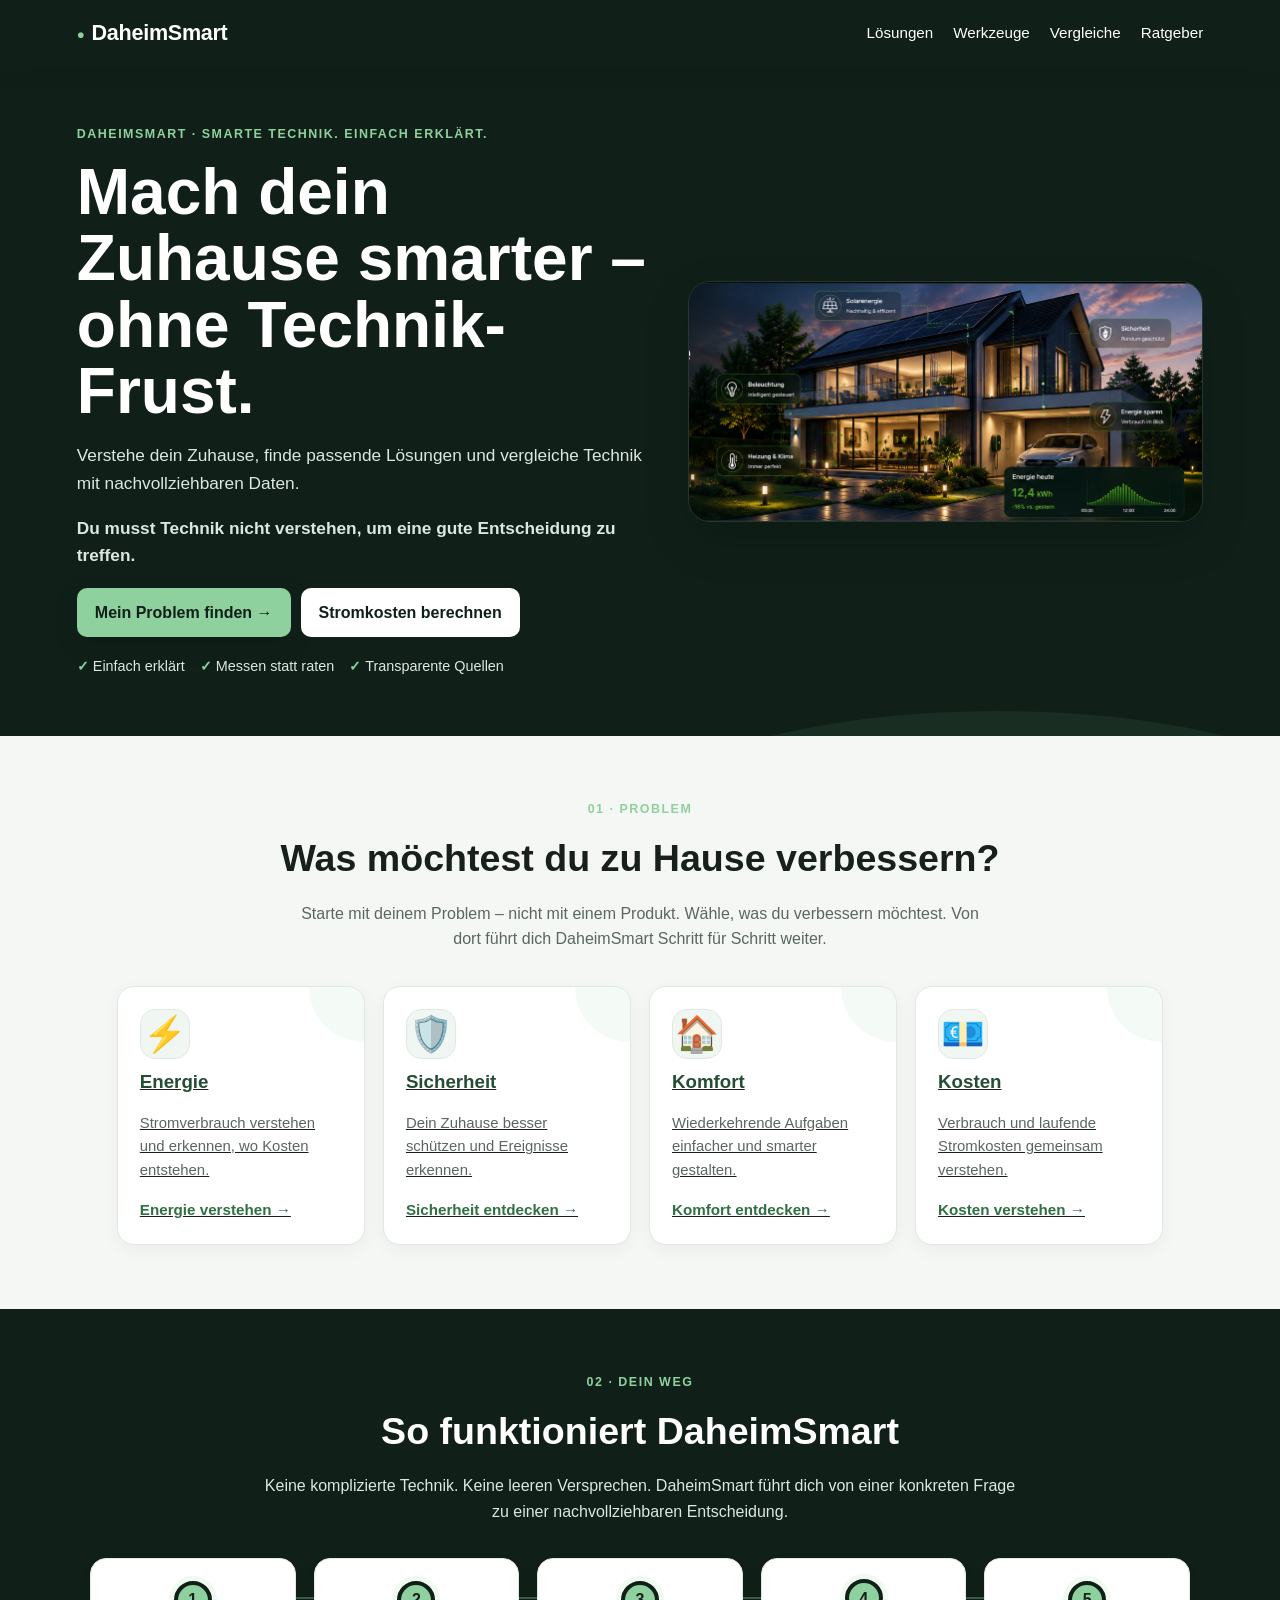
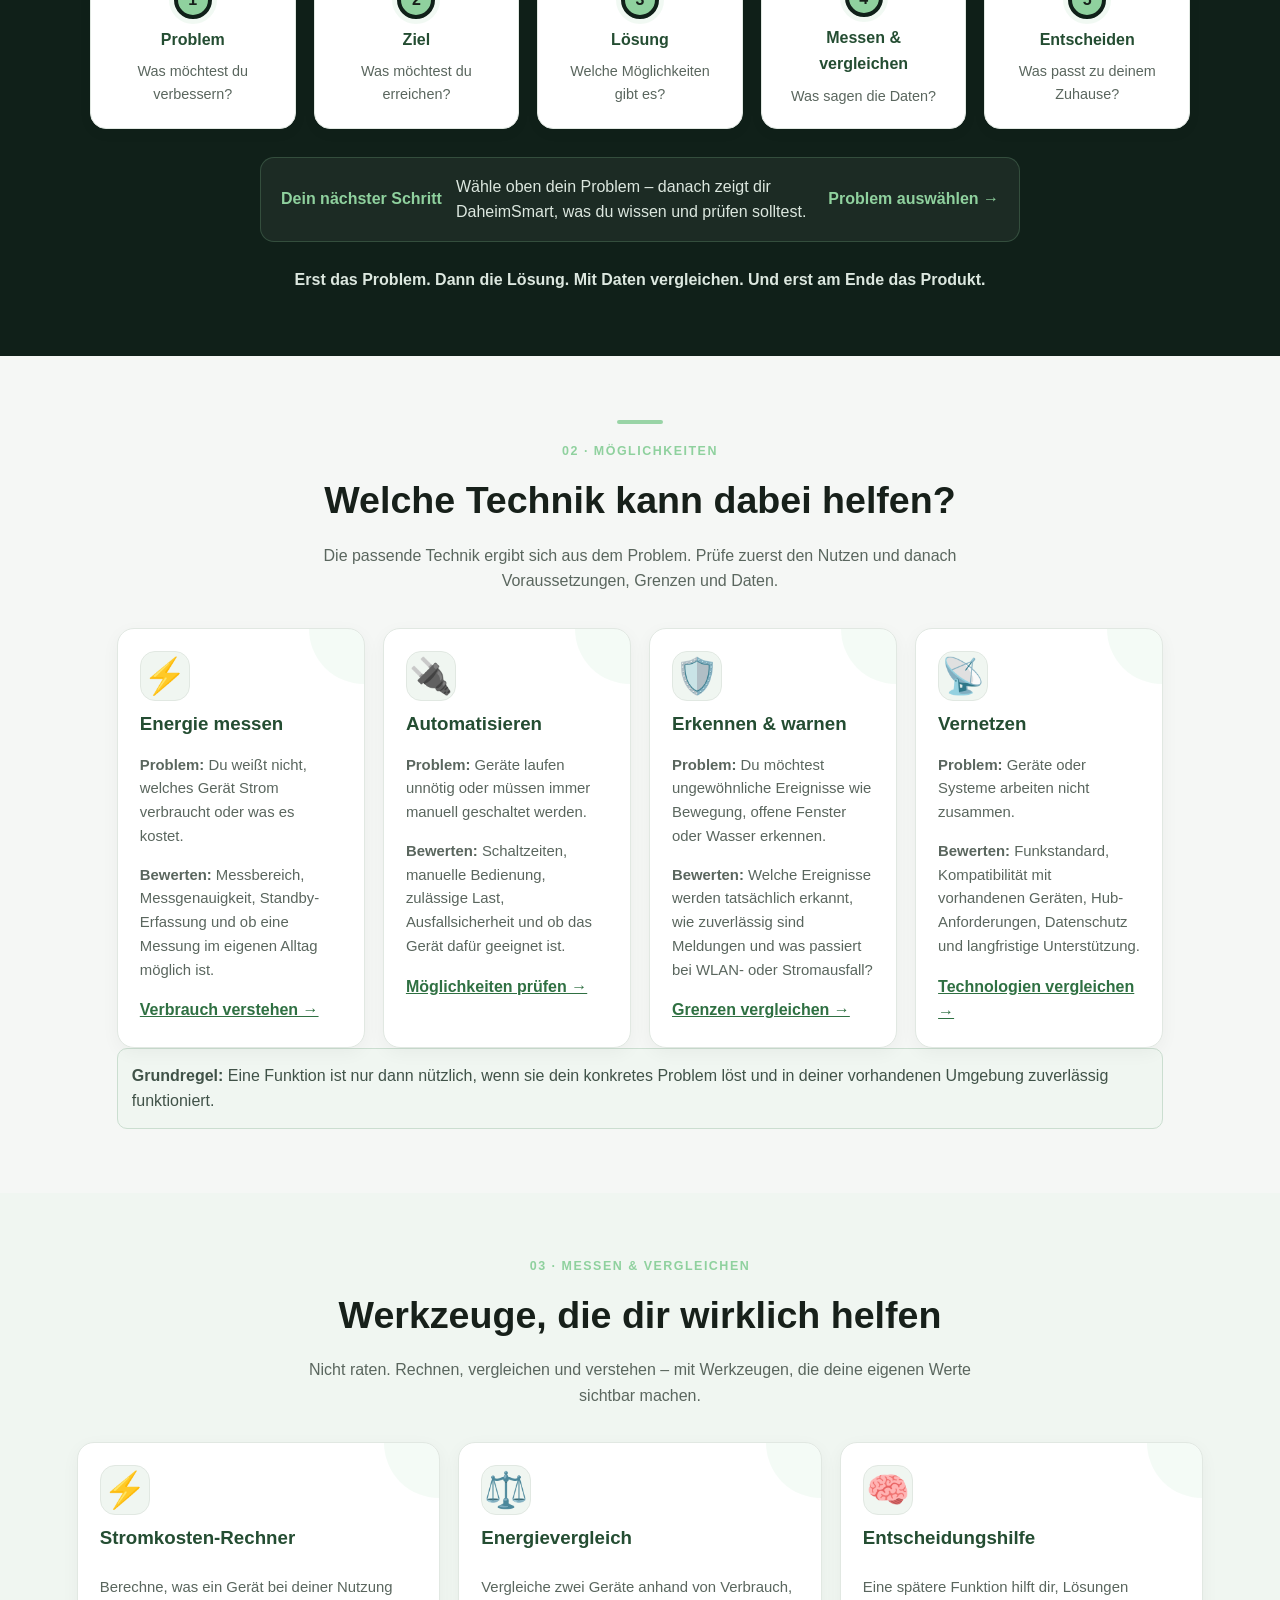
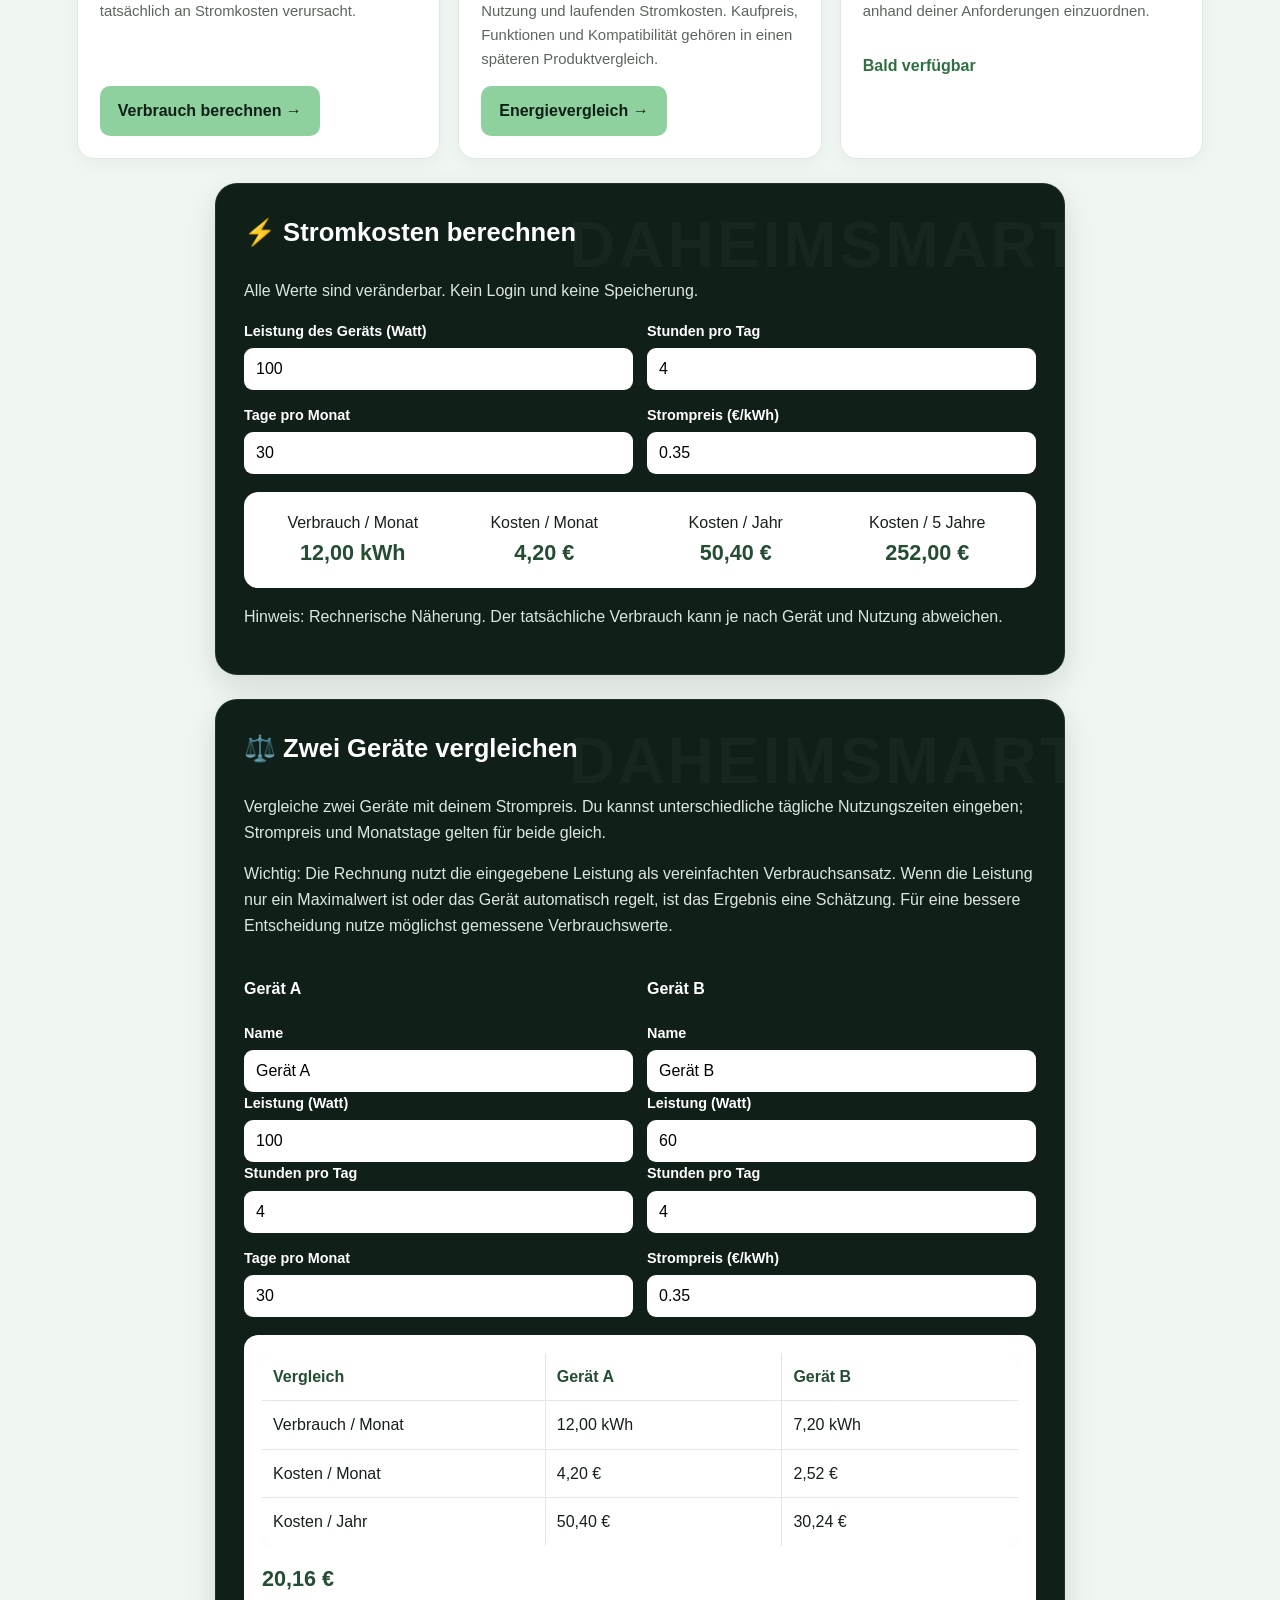
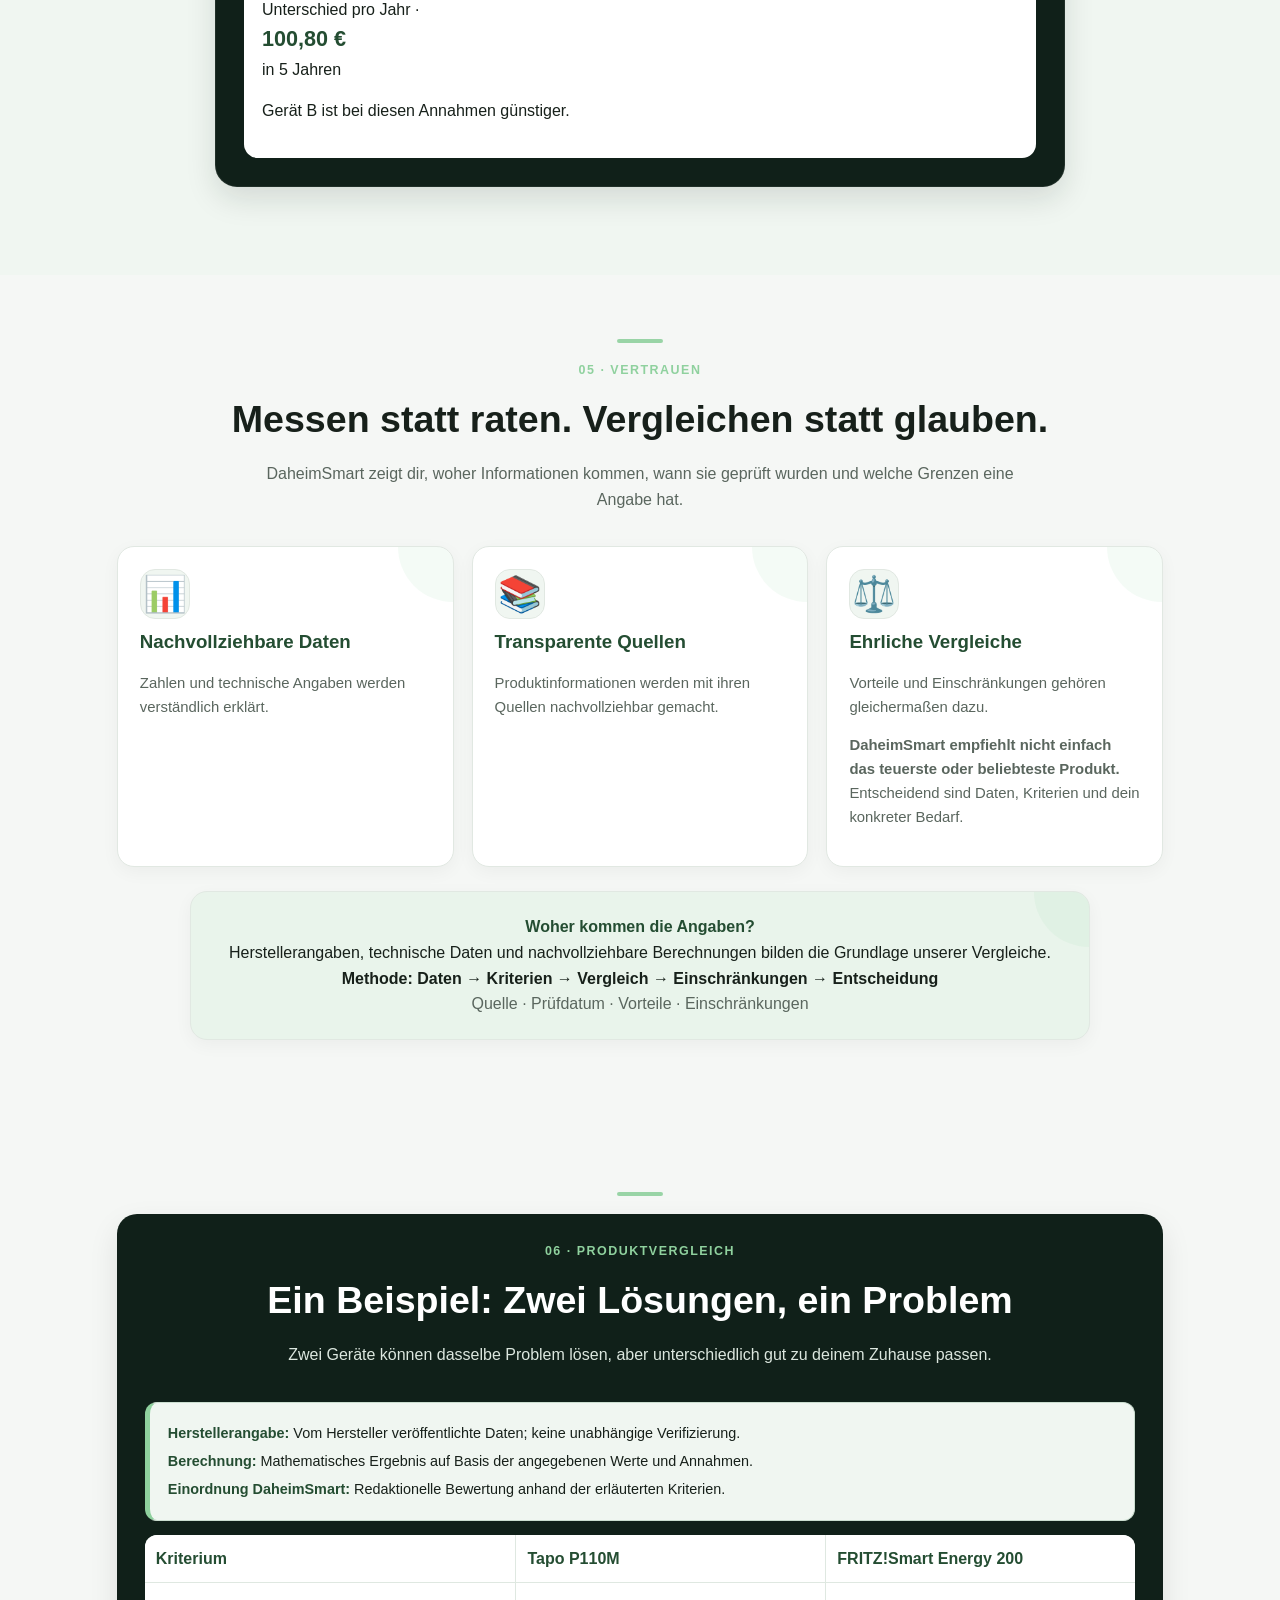
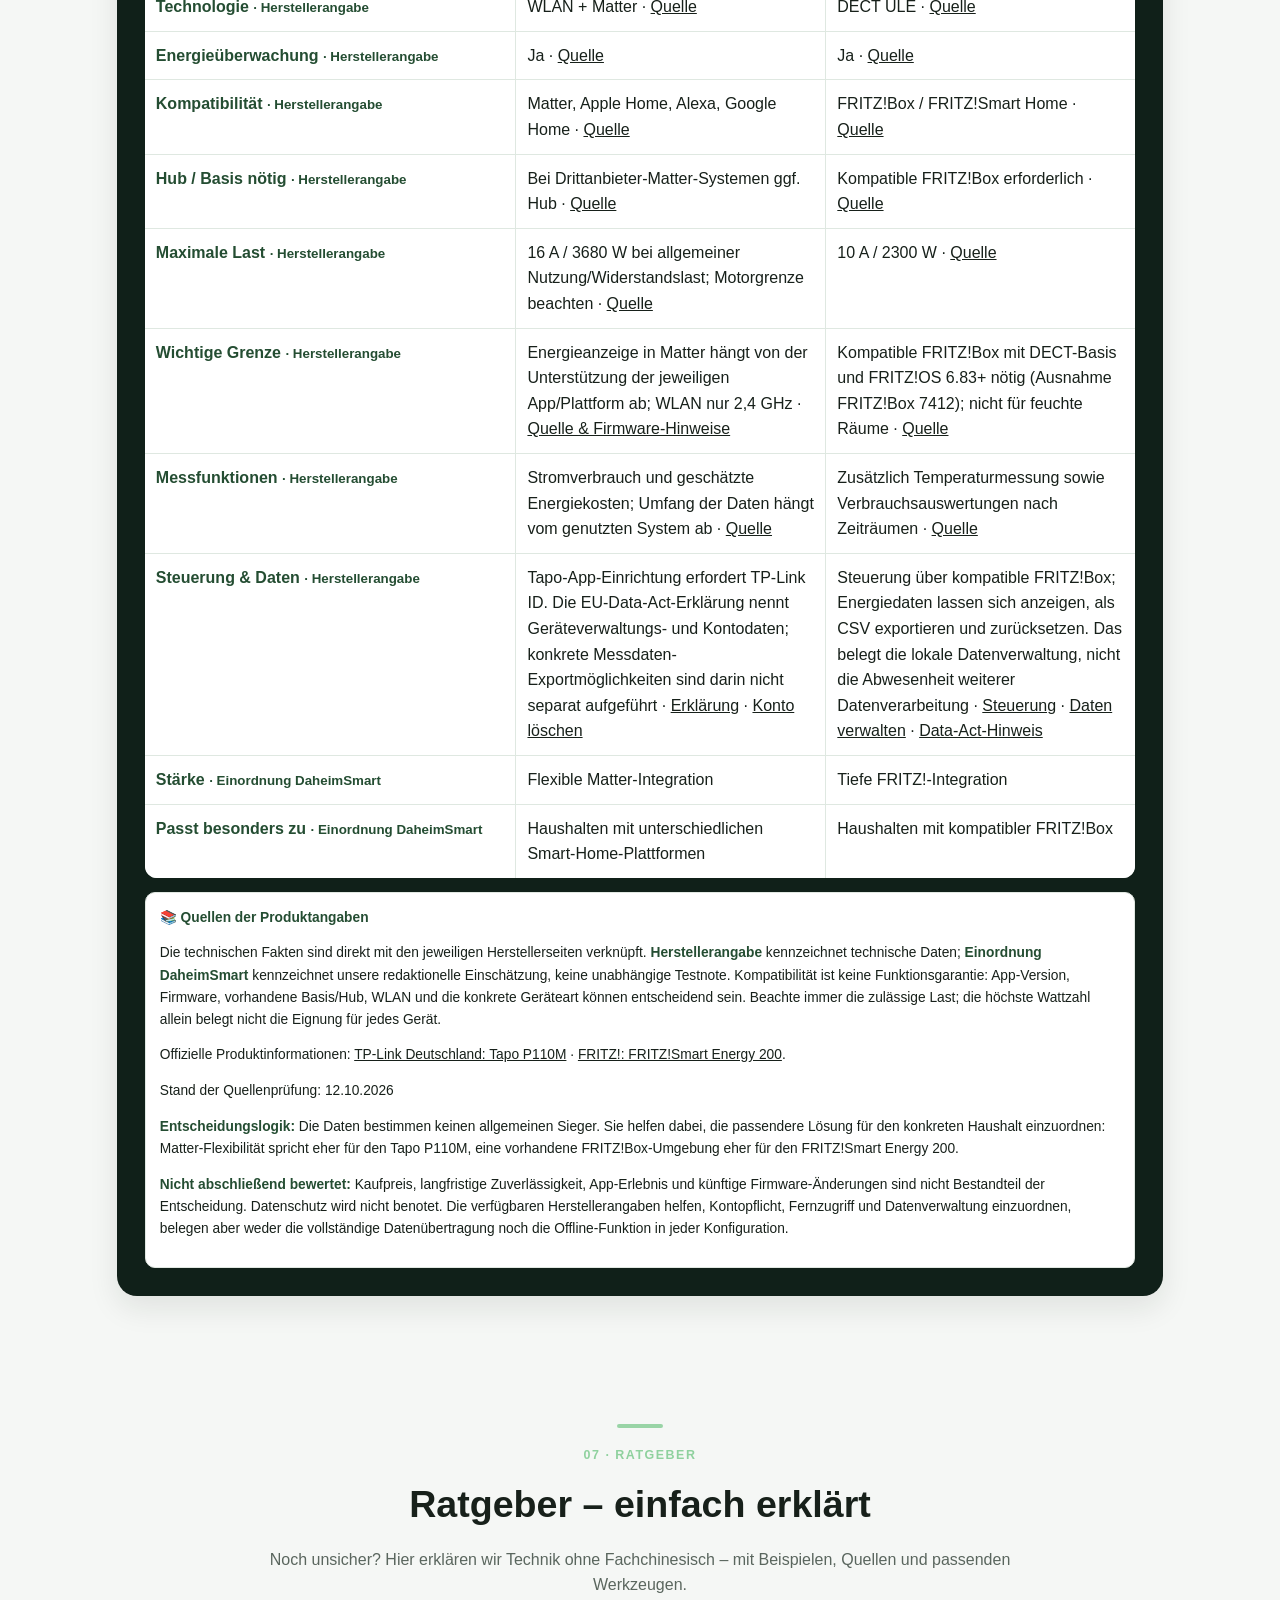
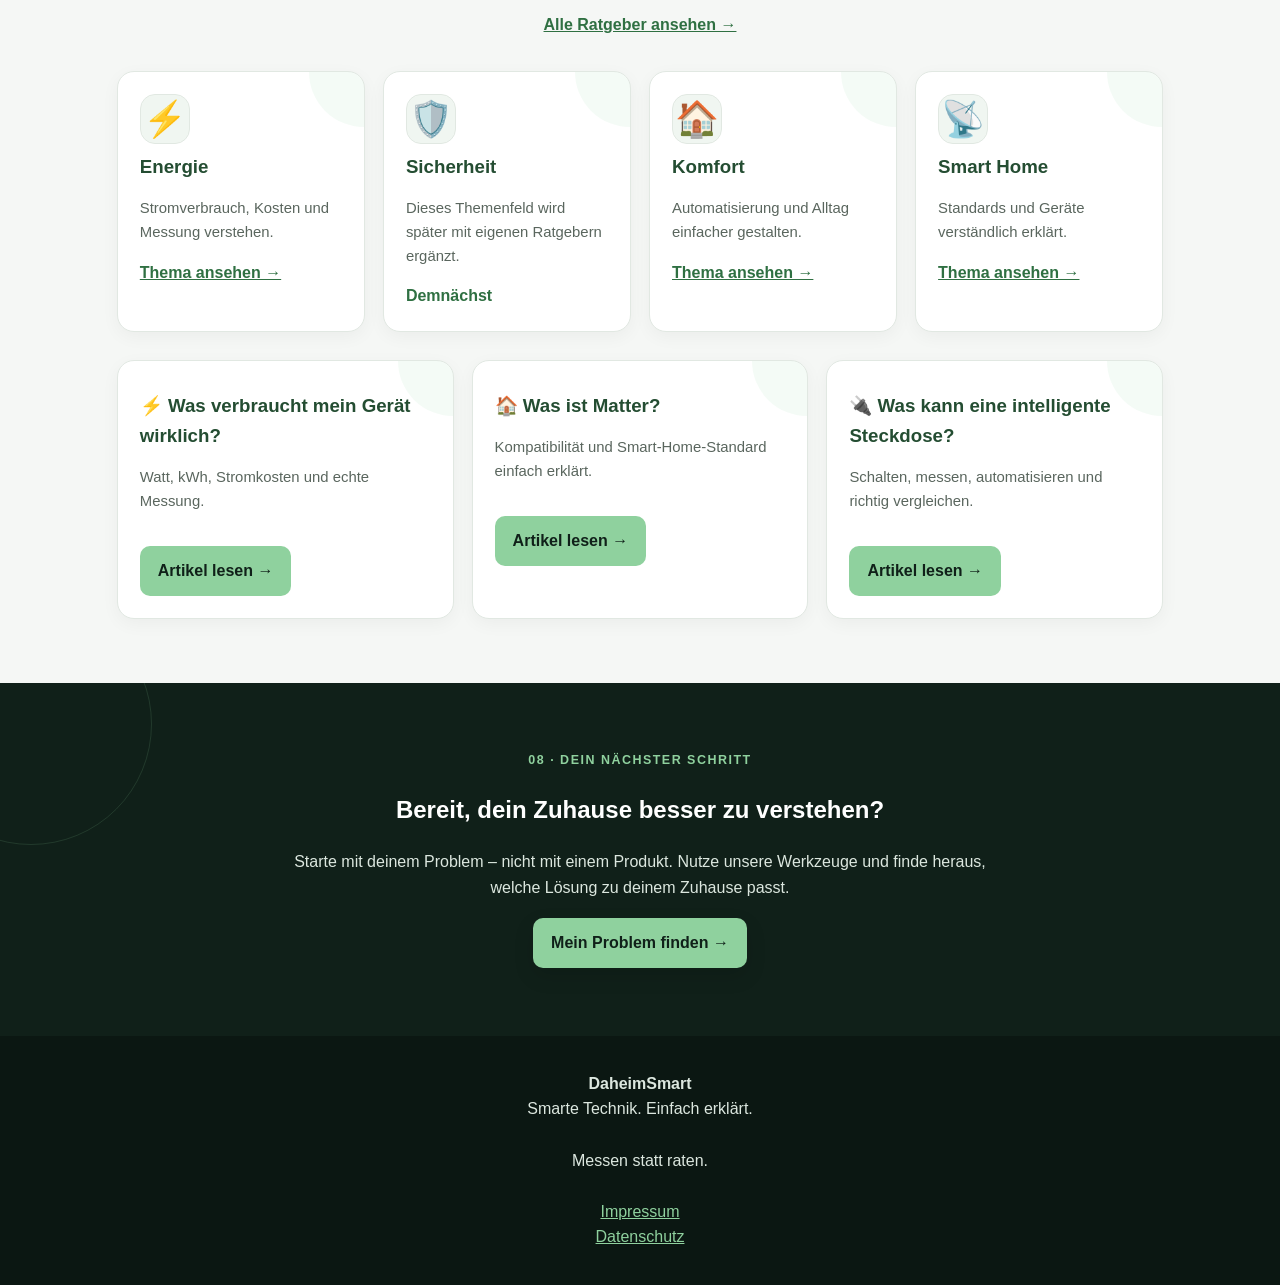
==== commit 90234b3e: "Improve contrast of technology guidance notice" ====
--- a/index.html
+++ b/index.html
@@ -32,7 +32,7 @@
 .journey-next strong{color:#8fd19e}.journey-next span{color:#dce7df;flex:1 1 300px}.journey-next a{color:#8fd19e;font-weight:800;text-decoration:none;white-space:nowrap}.journey-next a:hover{text-decoration:underline}
 .tools>.lead{max-width:700px}
 @media(max-width:800px){.journey-next{align-items:flex-start}.journey-next a{width:100%}}
-.comparison-legend{margin:18px 0 14px;padding:14px 18px;background:#f0f6f1;color:#17201a;border:1px solid #cbded0;border-left:5px solid #8fd19e;border-radius:12px;font-size:.9rem}.comparison-legend p{margin:5px 0}.comparison-legend strong{color:#244d32}@media(max-width:800px){.comparison-legend{padding:12px;font-size:.88rem}}</style></head><body><a class="skip" href="#main-content">Zum Inhalt springen</a><header><div class="logo">DaheimSmart</div><button class="menu-toggle" type="button" aria-expanded="false" aria-controls="main-nav" aria-label="Menü öffnen">☰</button><nav id="main-nav" aria-label="Hauptnavigation"><a href="#loesungen">Lösungen</a><a href="werkzeuge.html">Werkzeuge</a><a href="vergleiche.html">Vergleiche</a><a href="ratgeber.html">Ratgeber</a></nav></header><main id="main-content">
+.comparison-legend{margin:18px 0 14px;padding:14px 18px;background:#f0f6f1;color:#17201a;border:1px solid #cbded0;border-left:5px solid #8fd19e;border-radius:12px;font-size:.9rem}.comparison-legend p{margin:5px 0}.comparison-legend strong{color:#244d32}@media(max-width:800px){.comparison-legend{padding:12px;font-size:.88rem}}#technik>.notice{color:#405248;background:#f0f6f1;padding:14px;border:1px solid #cbded0;border-radius:10px}</style></head><body><a class="skip" href="#main-content">Zum Inhalt springen</a><header><div class="logo">DaheimSmart</div><button class="menu-toggle" type="button" aria-expanded="false" aria-controls="main-nav" aria-label="Menü öffnen">☰</button><nav id="main-nav" aria-label="Hauptnavigation"><a href="#loesungen">Lösungen</a><a href="werkzeuge.html">Werkzeuge</a><a href="vergleiche.html">Vergleiche</a><a href="ratgeber.html">Ratgeber</a></nav></header><main id="main-content">
 <section class="hero"><div><div class="eyebrow">DaheimSmart · Smarte Technik. Einfach erklärt.</div><h1>Mach dein Zuhause smarter – ohne Technik-Frust.</h1><p>Verstehe dein Zuhause, finde passende Lösungen und vergleiche Technik mit nachvollziehbaren Daten.</p><p class="hero-note">Du musst Technik nicht verstehen, um eine gute Entscheidung zu treffen.</p><div class="actions"><a class="btn" href="#loesungen">Mein Problem finden →</a><a class="btn alt" href="#rechner">Stromkosten berechnen</a></div><div class="ticks"><span>Einfach erklärt</span><span>Messen statt raten</span><span>Transparente Quellen</span></div></div><img src="daheimsmart-house-hero.png" alt="Modernes futuristisches Smart Home bei Abendlicht"></section>
 <section class="section" id="loesungen"><div class="eyebrow" style="text-align:center">01 · Problem</div><h2>Was möchtest du zu Hause verbessern?</h2><p class="lead">Starte mit deinem Problem – nicht mit einem Produkt. Wähle, was du verbessern möchtest. Von dort führt dich DaheimSmart Schritt für Schritt weiter.</p><div class="grid four"><a class="card" href="#rechner"><span class="icon">⚡</span><h3>Energie</h3><p>Stromverbrauch verstehen und erkennen, wo Kosten entstehen.</p><span class="link">Energie verstehen →</span></a><a class="card" href="ratgeber.html"><span class="icon">🛡️</span><h3>Sicherheit</h3><p>Dein Zuhause besser schützen und Ereignisse erkennen.</p><span class="link">Sicherheit entdecken →</span></a><a class="card" href="ratgeber.html#komfort"><span class="icon">🏠</span><h3>Komfort</h3><p>Wiederkehrende Aufgaben einfacher und smarter gestalten.</p><span class="link">Komfort entdecken →</span></a><a class="card" href="#rechner"><span class="icon">💶</span><h3>Kosten</h3><p>Verbrauch und laufende Stromkosten gemeinsam verstehen.</p><span class="link">Kosten verstehen →</span></a></div></section>
 <section class="section dark"><div class="eyebrow" style="text-align:center">02 · Dein Weg</div><h2>So funktioniert DaheimSmart</h2><p class="lead">Keine komplizierte Technik. Keine leeren Versprechen. DaheimSmart führt dich von einer konkreten Frage zu einer nachvollziehbaren Entscheidung.</p><div class="grid journey"><a class="step" href="#loesungen"><span class="num">1</span><strong>Problem</strong><span>Was möchtest du verbessern?</span></a><a class="step" href="#loesungen"><span class="num">2</span><strong>Ziel</strong><span>Was möchtest du erreichen?</span></a><a class="step" href="ratgeber.html"><span class="num">3</span><strong>Lösung</strong><span>Welche Möglichkeiten gibt es?</span></a><a class="step" href="werkzeuge.html"><span class="num">4</span><strong>Messen & vergleichen</strong><span>Was sagen die Daten?</span></a><a class="step" href="vergleiche.html"><span class="num">5</span><strong>Entscheiden</strong><span>Was passt zu deinem Zuhause?</span></a></div><div class="journey-next"><strong>Dein nächster Schritt</strong><span>Wähle oben dein Problem – danach zeigt dir DaheimSmart, was du wissen und prüfen solltest.</span><a href="#loesungen">Problem auswählen →</a></div><p class="principle">Erst das Problem. Dann die Lösung. Mit Daten vergleichen. Und erst am Ende das Produkt.</p></section>
